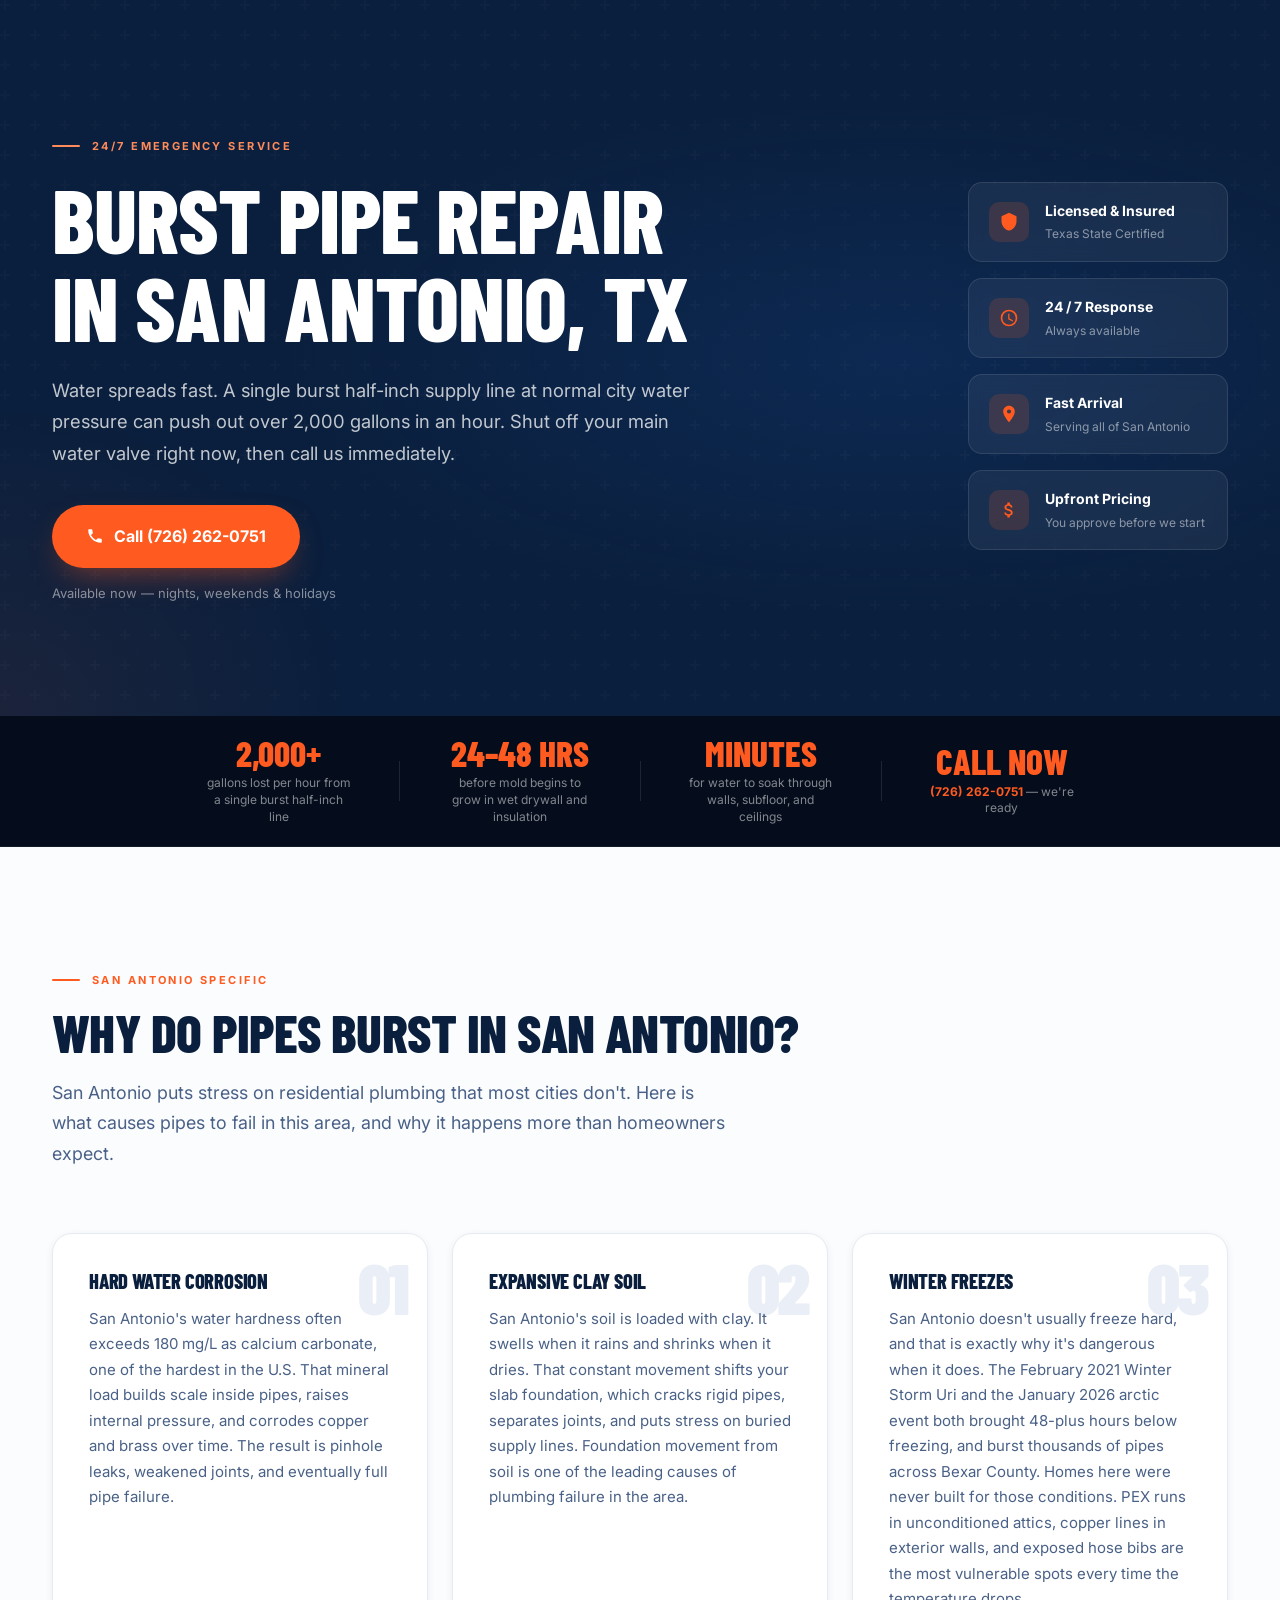
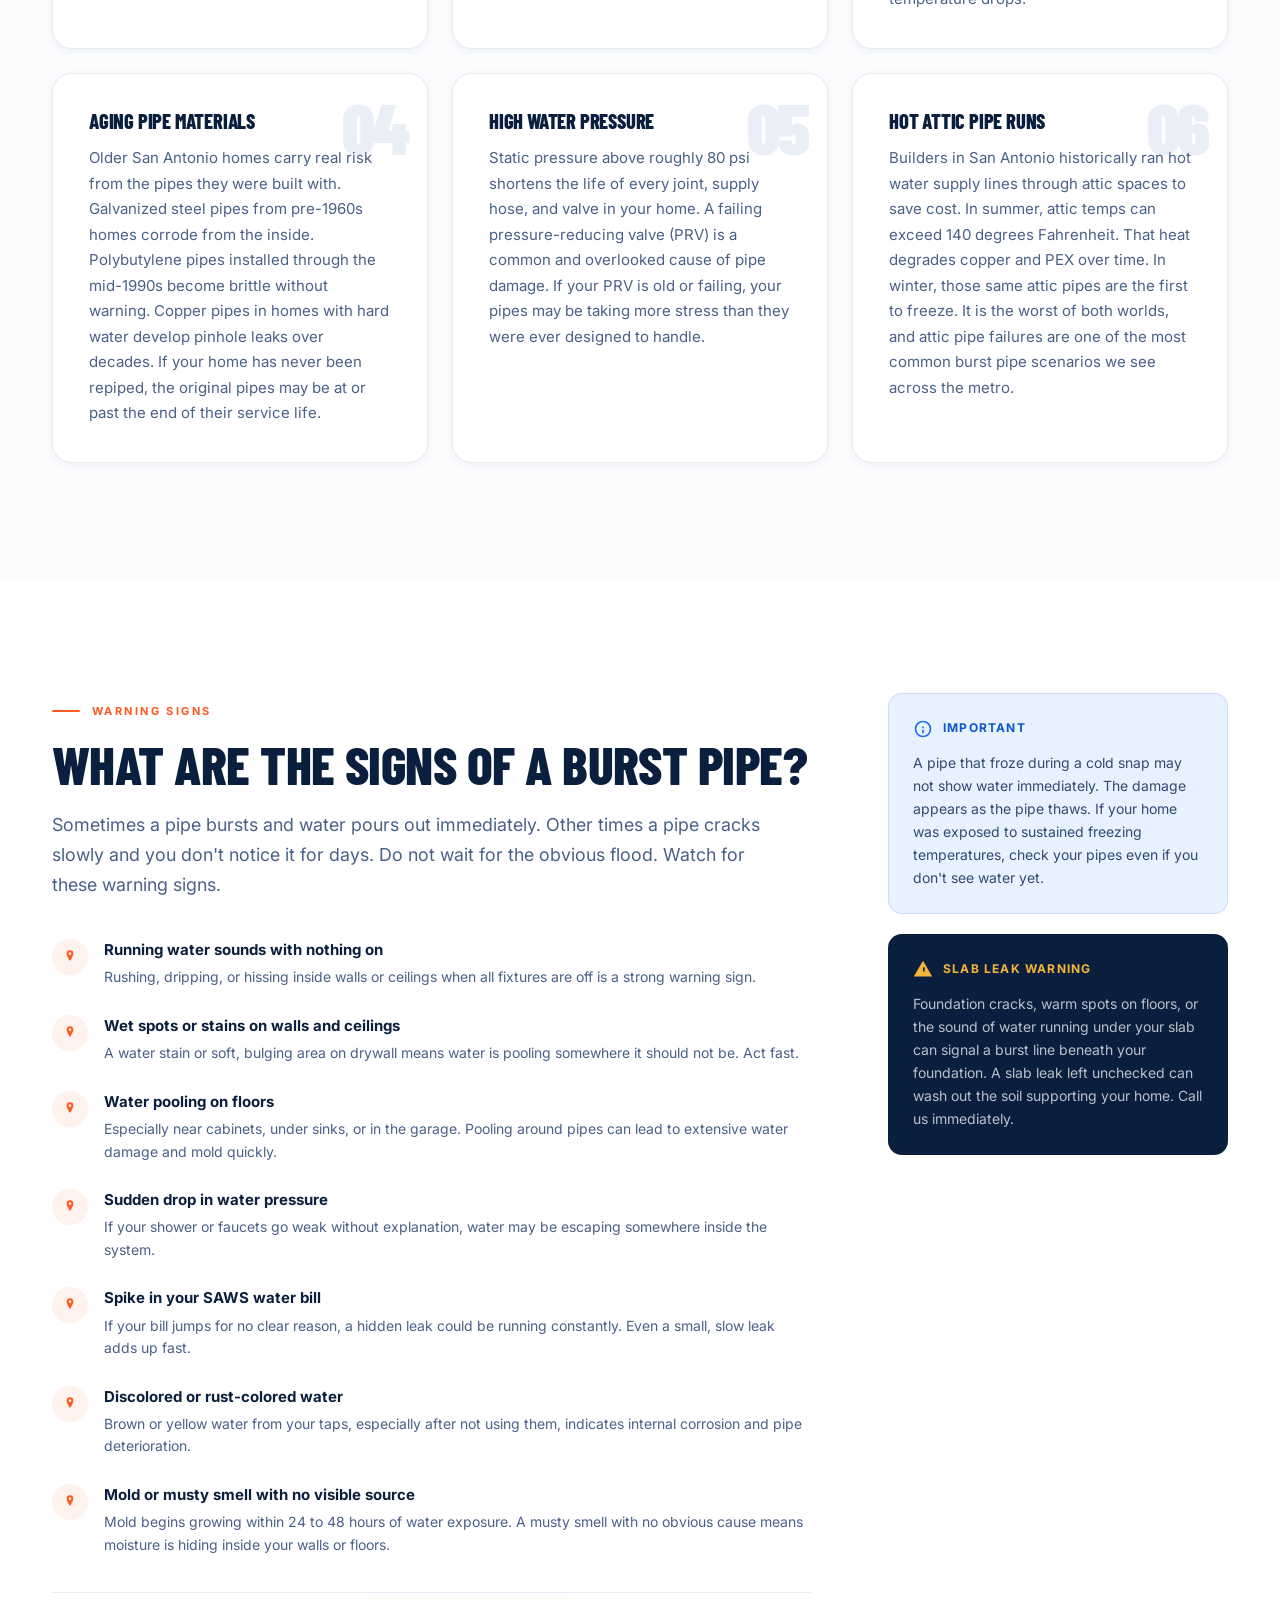
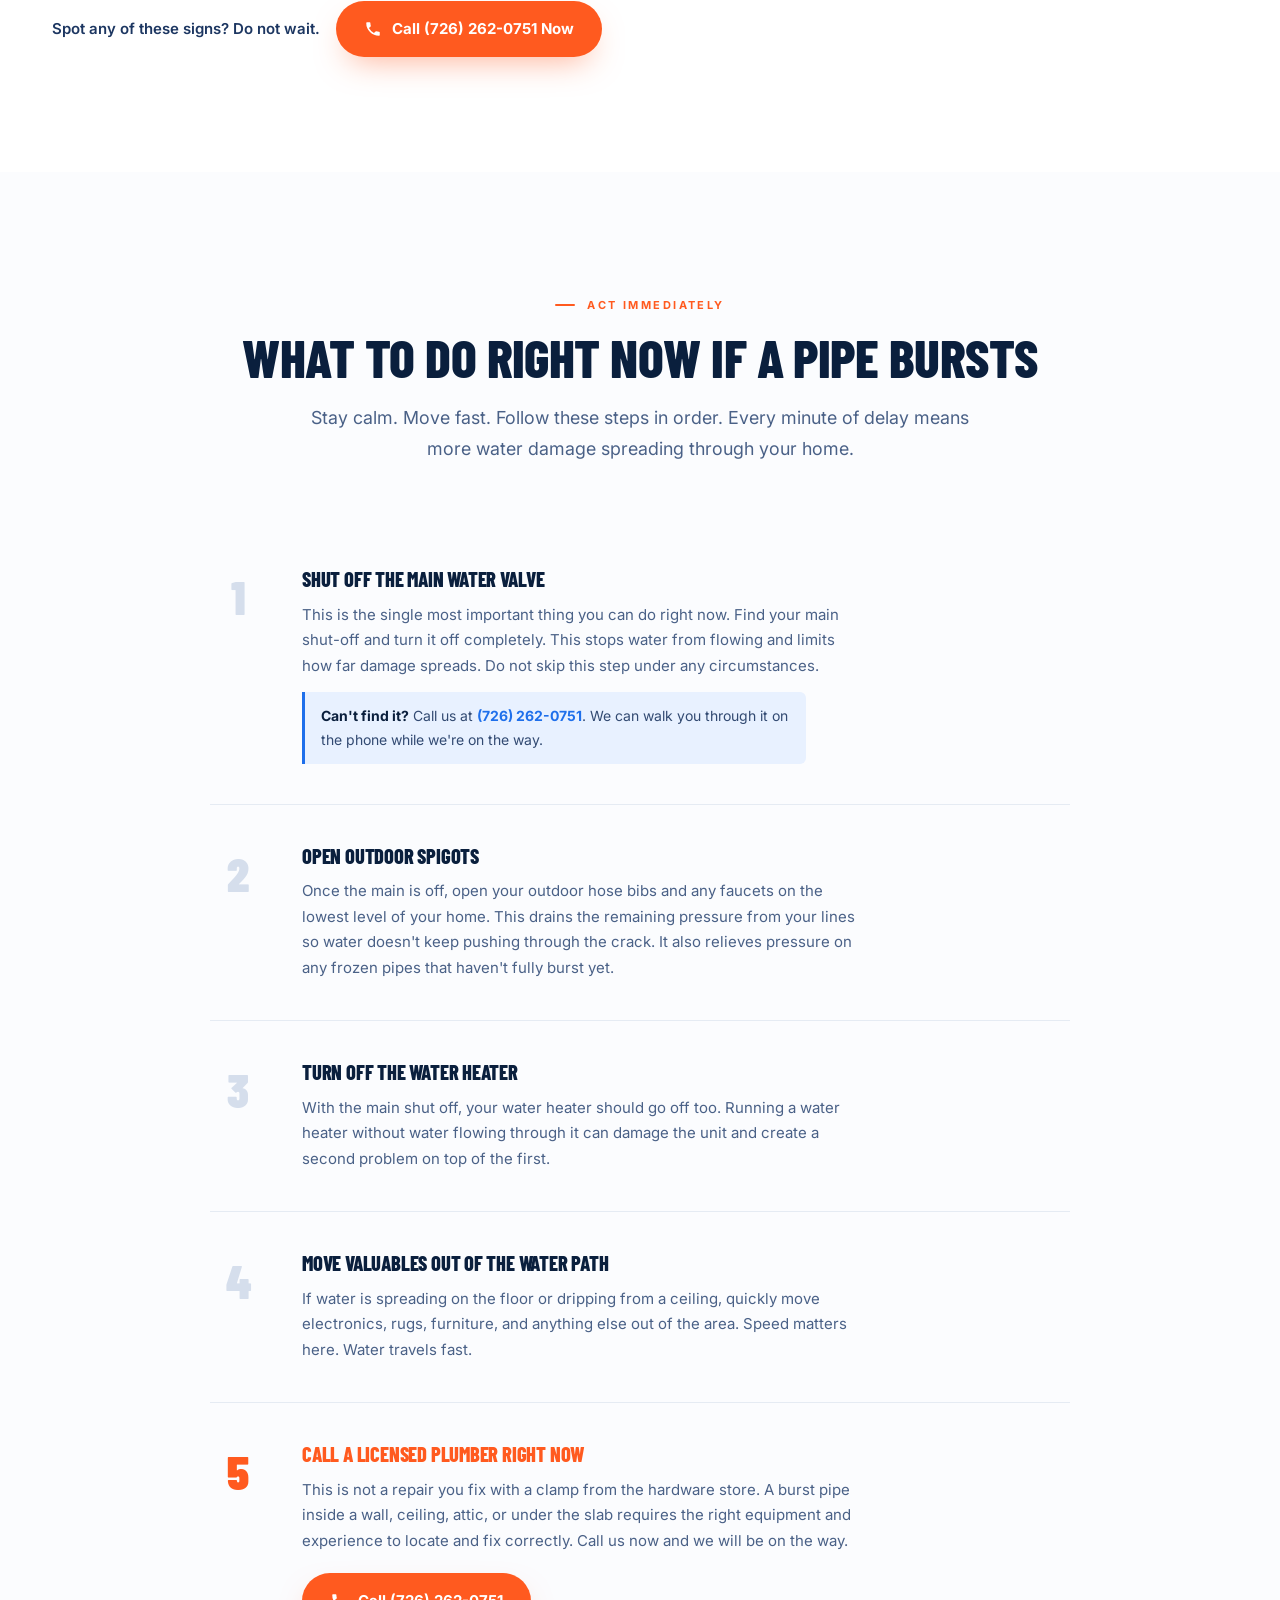
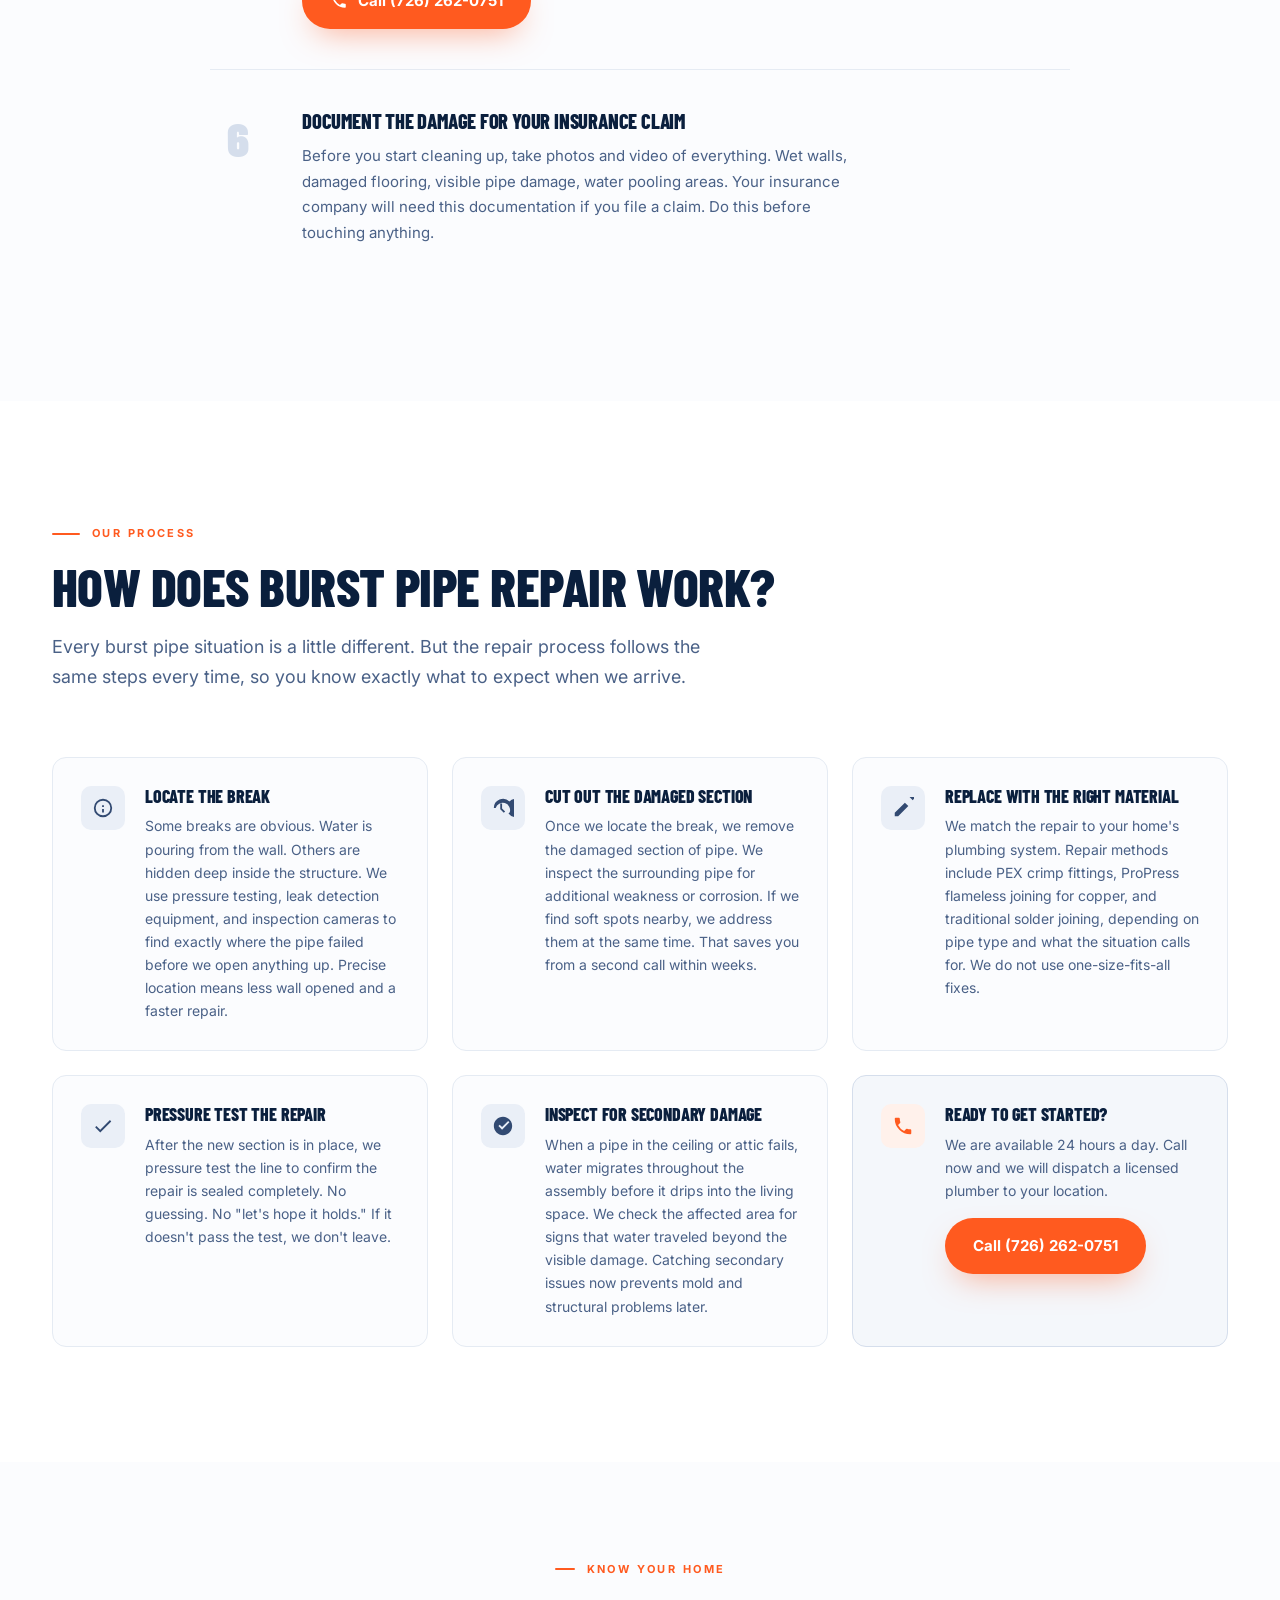
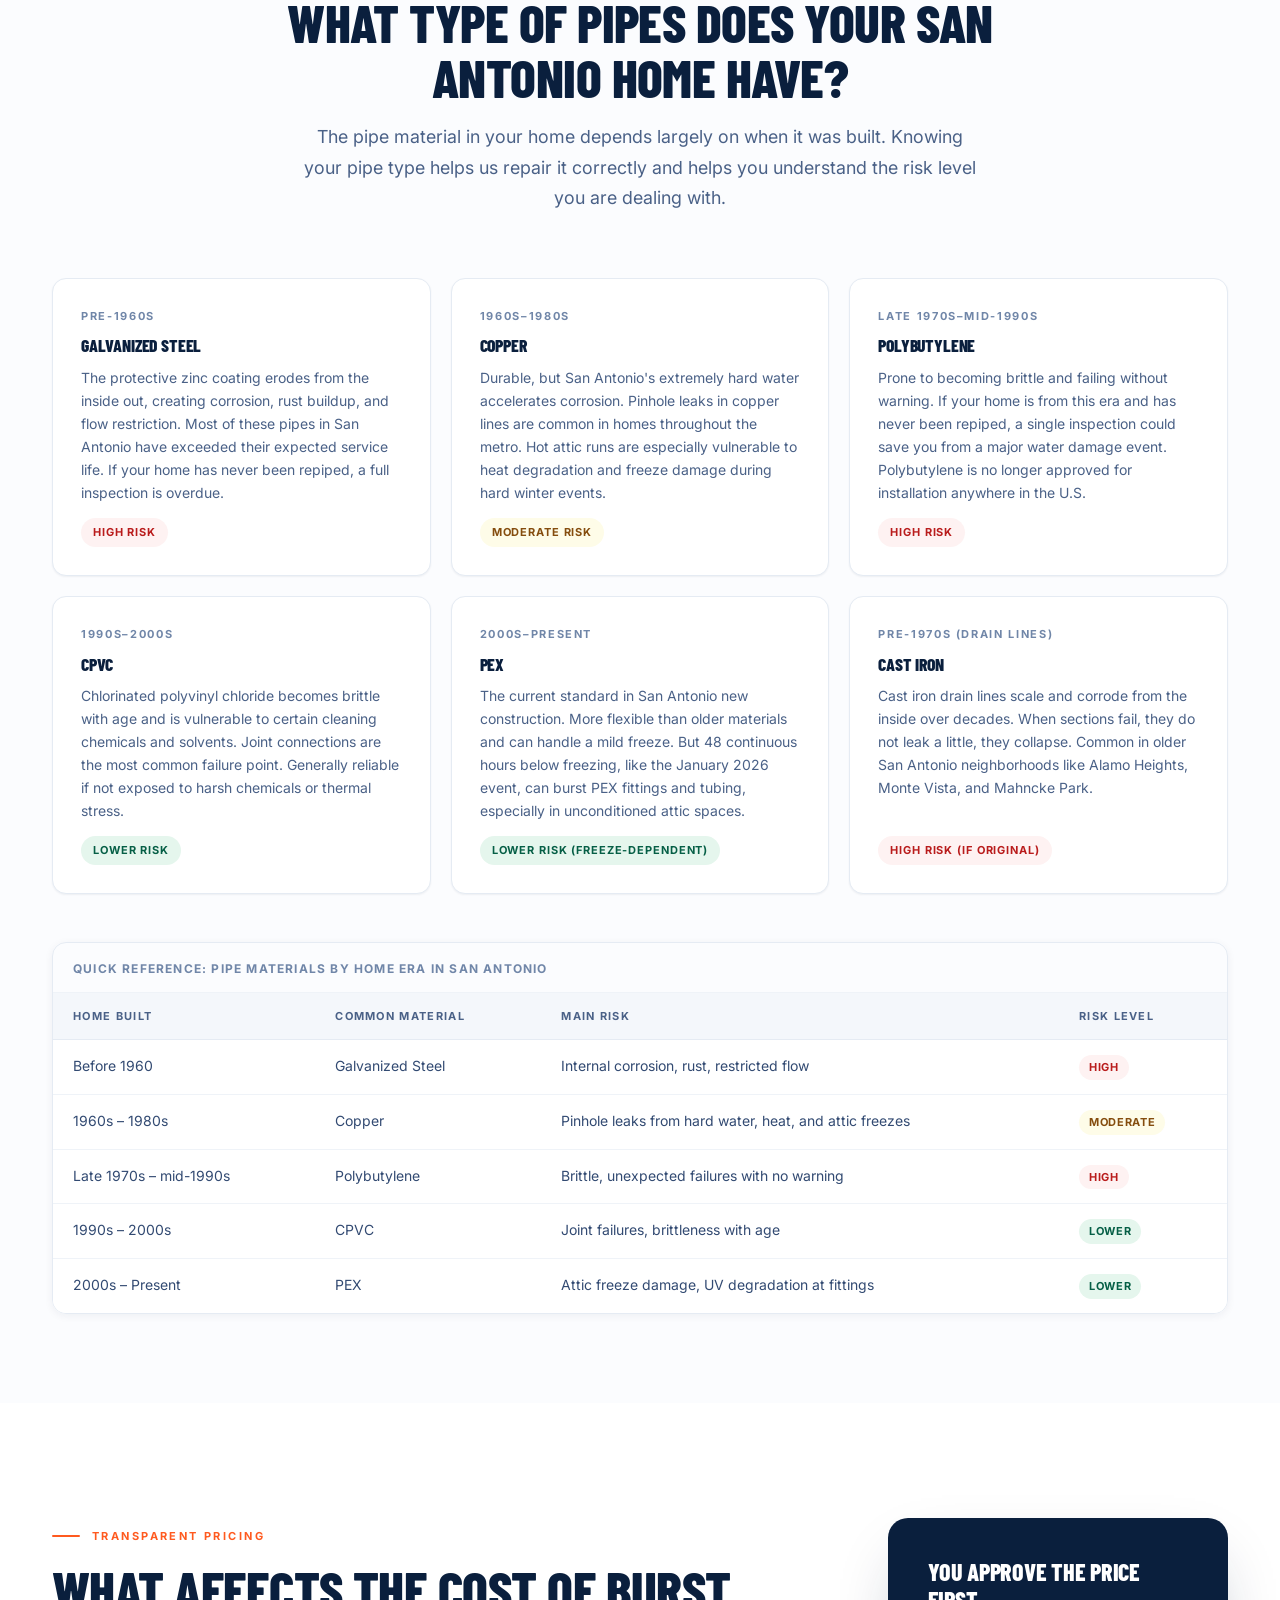
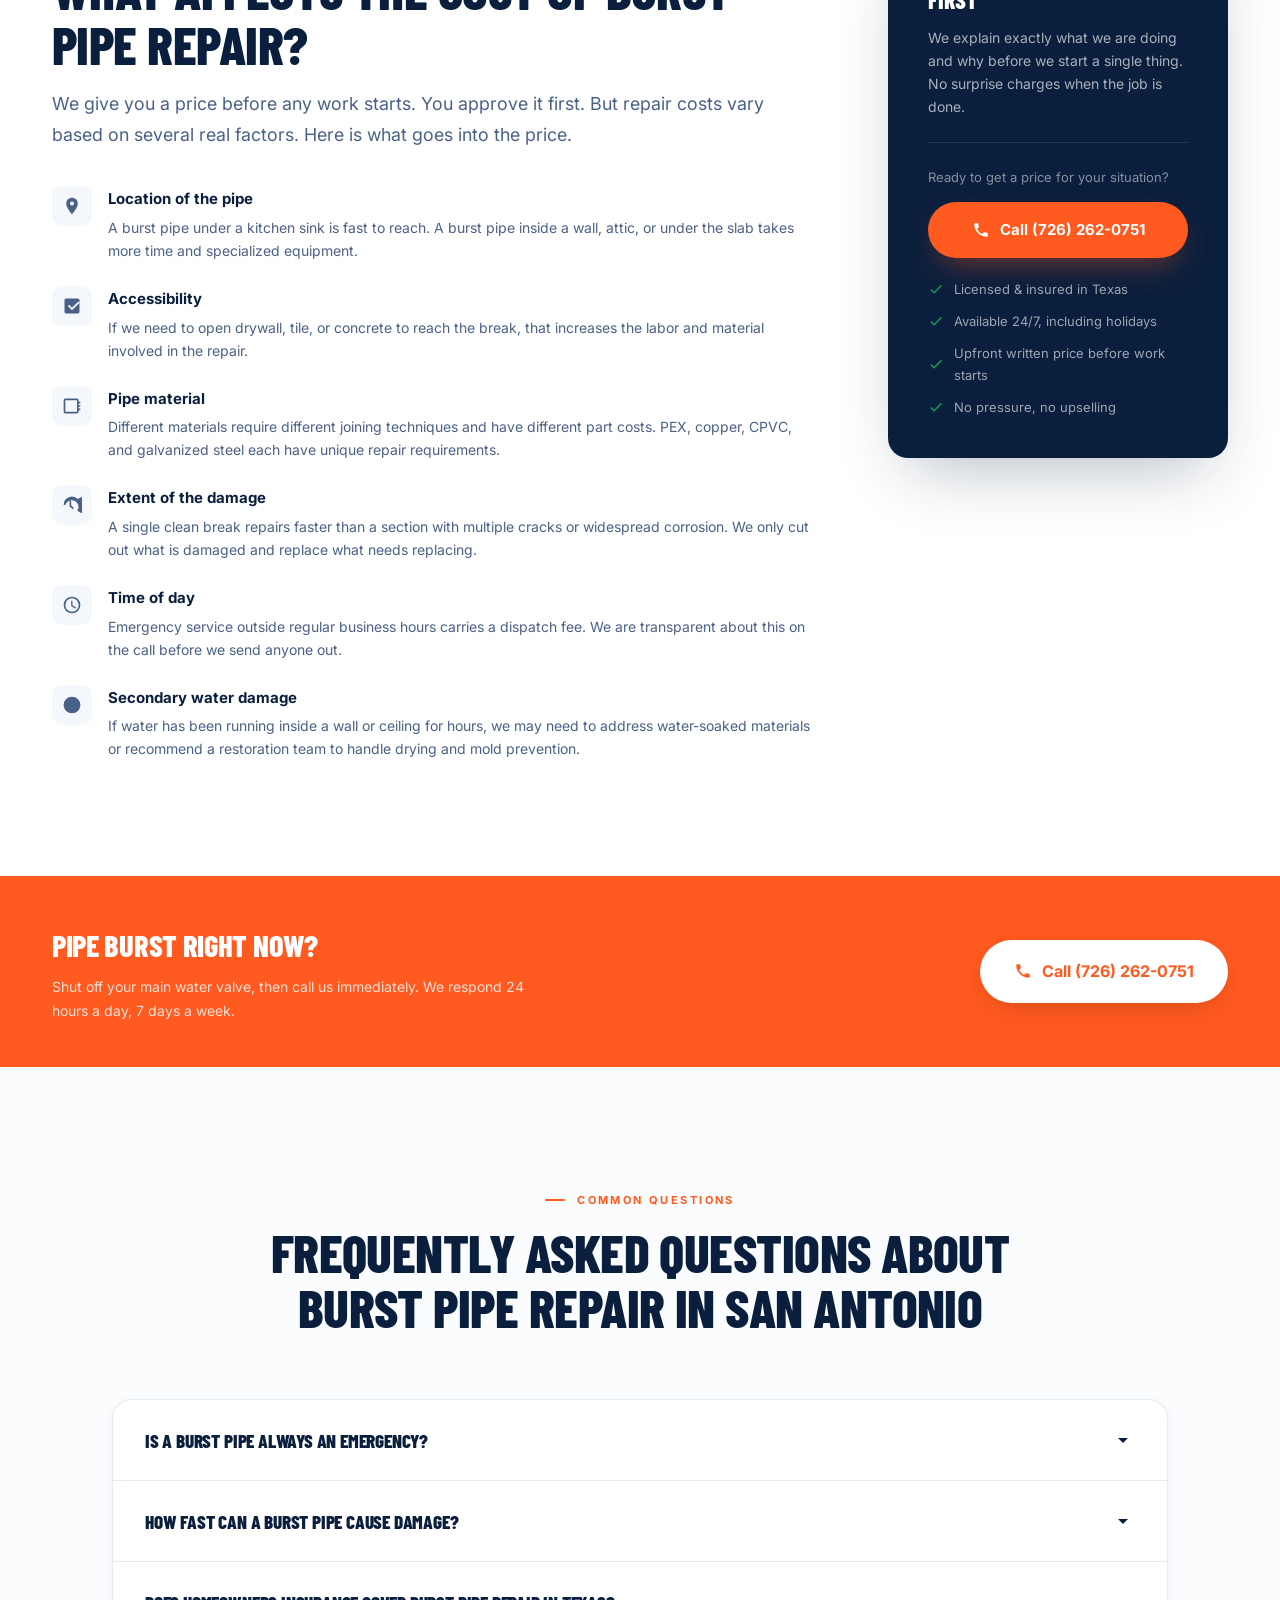
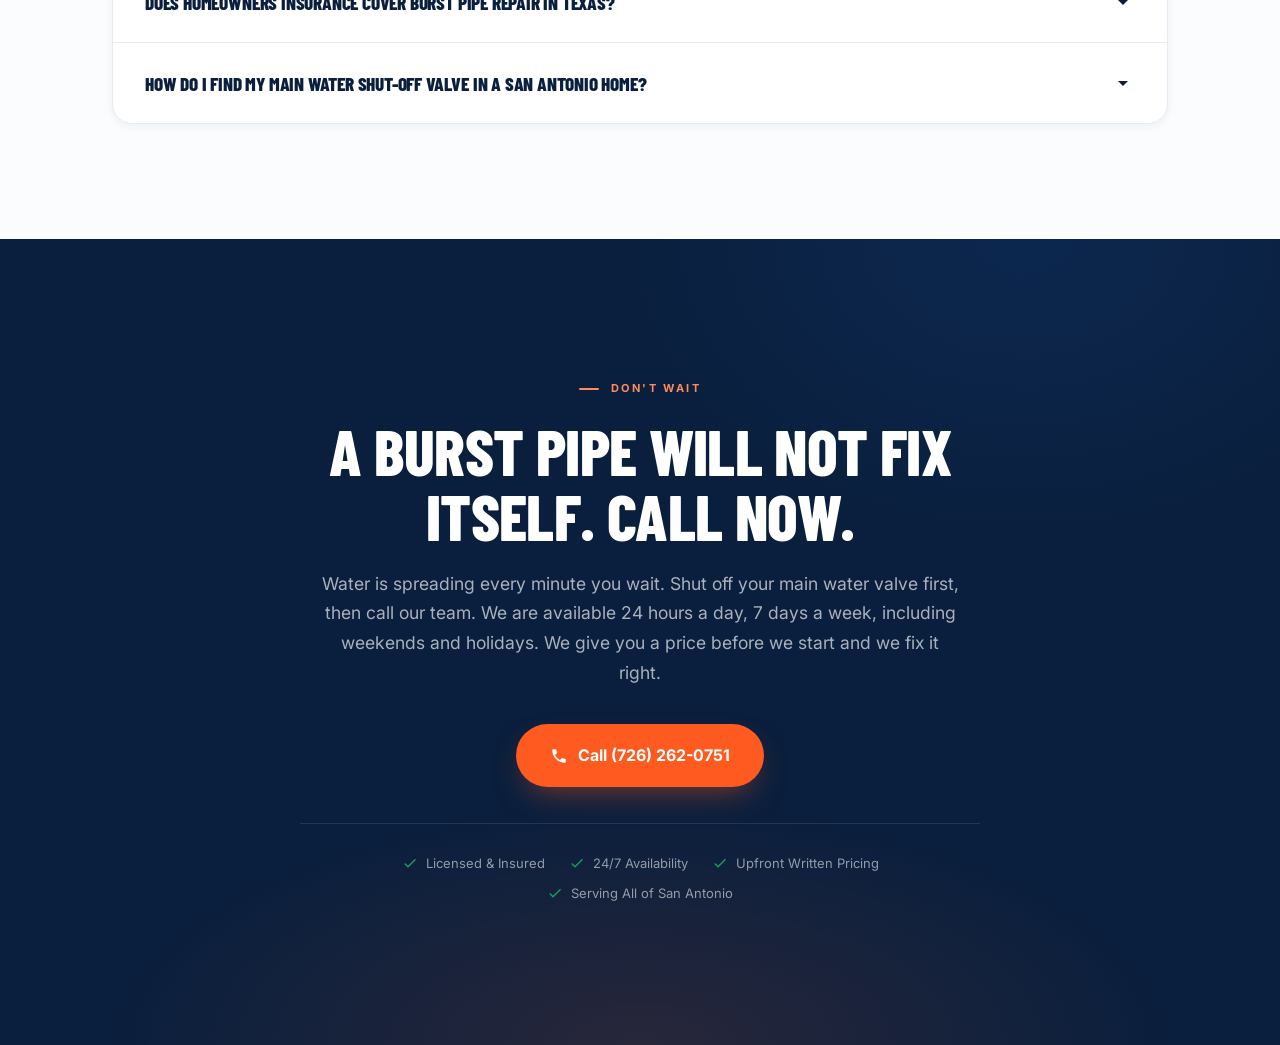
==== burst-Pipe-Repair-in-San-Antonio/index.html @ 498087d6 "add burst pipe repair page" ====
<!DOCTYPE html>
<html lang="en">
<head>
  <meta charset="UTF-8">
  <meta name="viewport" content="width=device-width, initial-scale=1.0">
  <title>Burst Pipe Repair San Antonio, TX | 24/7 Emergency Plumber</title>
  <meta name="description" content="Burst pipe in San Antonio? We respond 24/7, arrive fast, and fix it right. Licensed & insured. Upfront pricing. Call (726) 262-0751 now.">
  <link rel="canonical" href="https://emergency-plumber-san-antonio.com/burst-pipe-repair/">
  <meta name="robots" content="index, follow, max-image-preview:large, max-snippet:-1">
  <meta name="theme-color" content="#0A1F3D">

  <!-- Open Graph -->
  <meta property="og:type" content="website">
  <meta property="og:locale" content="en_US">
  <meta property="og:title" content="Burst Pipe Repair San Antonio, TX | 24/7 Emergency Plumber">
  <meta property="og:description" content="Burst pipe in San Antonio? We respond 24/7, arrive fast, and fix it right. Licensed & insured. Upfront pricing. Call (726) 262-0751 now.">
  <meta property="og:url" content="https://emergency-plumber-san-antonio.com/burst-pipe-repair/">
  <meta property="og:image" content="https://emergency-plumber-san-antonio.com/assets/images/burst-pipe-repair-san-antonio.webp">
  <meta property="og:site_name" content="Emergency Plumber San Antonio">

  <!-- Twitter -->
  <meta name="twitter:card" content="summary_large_image">
  <meta name="twitter:title" content="Burst Pipe Repair San Antonio, TX | 24/7 Emergency Plumber">
  <meta name="twitter:description" content="Burst pipe in San Antonio? We respond 24/7, arrive fast, and fix it right. Licensed & insured. Upfront pricing. Call (726) 262-0751 now.">
  <meta name="twitter:image" content="https://emergency-plumber-san-antonio.com/assets/images/burst-pipe-repair-san-antonio.webp">

  <!-- Favicons -->
  <link rel="icon" type="image/png" href="/assets/images/favicon-96x96.png" sizes="96x96">
  <link rel="icon" type="image/svg+xml" href="/assets/images/favicon.svg">
  <link rel="shortcut icon" href="/favicon.ico">
  <link rel="apple-touch-icon" sizes="180x180" href="/assets/images/apple-touch-icon.png">
  <meta name="apple-mobile-web-app-title" content="E Plumber">
  <link rel="manifest" href="/site.webmanifest">

  <!-- Fonts -->
  <link rel="preconnect" href="https://fonts.googleapis.com">
  <link rel="preconnect" href="https://fonts.gstatic.com" crossorigin>
  <link href="https://fonts.googleapis.com/css2?family=Barlow+Condensed:wght@500;600;700;800;900&family=Inter:wght@400;500;600;700&display=swap" rel="stylesheet">

  <!-- Page Styles -->
  <link rel="stylesheet" href="/assets/css/burst-Pipe-Repair-in-San-Antonio.css">

  <script>document.documentElement.classList.add('js')</script>
</head>
<body>

<!-- ============================================================
     HEADER INJECTED BY TEMPLATE
============================================================ -->

<main id="main-content">

  <!-- ============================================================
       HERO
  ============================================================ -->
  <section class="bpr-hero" aria-label="Burst pipe repair emergency service">
    <div class="bpr-hero__inner container">
      <div class="bpr-hero__content">
        <span class="eyebrow on-dark">24/7 Emergency Service</span>
        <h1 class="bpr-hero__h1">Burst Pipe Repair<br>in San Antonio, TX</h1>
        <p class="bpr-hero__lead">
          Water spreads fast. A single burst half-inch supply line at normal city water pressure can push out over 2,000 gallons in an hour. Shut off your main water valve right now, then call us immediately.
        </p>
        <div class="bpr-hero__cta-group">
          <a href="tel:+17262620751" class="btn btn-accent btn-lg bpr-pulse">
            <svg xmlns="http://www.w3.org/2000/svg" viewBox="0 0 24 24" fill="currentColor" aria-hidden="true"><path d="M6.62 10.79a15.05 15.05 0 006.59 6.59l2.2-2.2a1 1 0 011.01-.24 11.47 11.47 0 003.6.57 1 1 0 011 1V20a1 1 0 01-1 1A17 17 0 013 4a1 1 0 011-1h3.5a1 1 0 011 1 11.47 11.47 0 00.57 3.6 1 1 0 01-.25 1.01l-2.2 2.18z"/></svg>
            Call (726) 262-0751
          </a>
          <p class="bpr-hero__sub">Available now &mdash; nights, weekends &amp; holidays</p>
        </div>
      </div>
      <div class="bpr-hero__badges" aria-label="Trust indicators">
        <div class="bpr-badge">
          <div class="bpr-badge__icon" aria-hidden="true">
            <svg xmlns="http://www.w3.org/2000/svg" viewBox="0 0 24 24" fill="currentColor"><path d="M12 1l9 4v6c0 5.25-3.84 10.15-9 11.32C6.84 21.15 3 16.25 3 11V5l9-4z"/></svg>
          </div>
          <div class="bpr-badge__text">
            <strong>Licensed &amp; Insured</strong>
            <span>Texas State Certified</span>
          </div>
        </div>
        <div class="bpr-badge">
          <div class="bpr-badge__icon" aria-hidden="true">
            <svg xmlns="http://www.w3.org/2000/svg" viewBox="0 0 24 24" fill="currentColor"><path d="M12 2a10 10 0 110 20A10 10 0 0112 2zm0 2a8 8 0 100 16A8 8 0 0012 4zm.5 3v5.25l4.5 2.67-.75 1.27L11 13.5V7h1.5z"/></svg>
          </div>
          <div class="bpr-badge__text">
            <strong>24 / 7 Response</strong>
            <span>Always available</span>
          </div>
        </div>
        <div class="bpr-badge">
          <div class="bpr-badge__icon" aria-hidden="true">
            <svg xmlns="http://www.w3.org/2000/svg" viewBox="0 0 24 24" fill="currentColor"><path d="M12 2C8.13 2 5 5.13 5 9c0 5.25 7 13 7 13s7-7.75 7-13c0-3.87-3.13-7-7-7zm0 9.5a2.5 2.5 0 110-5 2.5 2.5 0 010 5z"/></svg>
          </div>
          <div class="bpr-badge__text">
            <strong>Fast Arrival</strong>
            <span>Serving all of San Antonio</span>
          </div>
        </div>
        <div class="bpr-badge">
          <div class="bpr-badge__icon" aria-hidden="true">
            <svg xmlns="http://www.w3.org/2000/svg" viewBox="0 0 24 24" fill="currentColor"><path d="M11.8 10.9c-2.27-.59-3-1.2-3-2.15 0-1.09 1.01-1.85 2.7-1.85 1.78 0 2.44.85 2.5 2.1h2.21c-.07-1.72-1.12-3.3-3.21-3.81V3h-3v2.16c-1.94.42-3.5 1.68-3.5 3.61 0 2.31 1.91 3.46 4.7 4.13 2.5.6 3 1.48 3 2.41 0 .69-.49 1.79-2.7 1.79-2.06 0-2.87-.92-2.98-2.1h-2.2c.12 2.19 1.76 3.42 3.68 3.83V21h3v-2.15c1.95-.37 3.5-1.5 3.5-3.55 0-2.84-2.43-3.81-4.7-4.4z"/></svg>
          </div>
          <div class="bpr-badge__text">
            <strong>Upfront Pricing</strong>
            <span>You approve before we start</span>
          </div>
        </div>
      </div>
    </div>
  </section>

  <!-- ============================================================
       URGENCY STRIP
  ============================================================ -->
  <div class="bpr-urgency-strip" role="complementary" aria-label="Emergency damage facts">
    <div class="container">
      <div class="bpr-urgency-strip__inner">
        <div class="bpr-urgency-item">
          <strong>2,000+</strong>
          <span>gallons lost per hour from a single burst half-inch line</span>
        </div>
        <div class="bpr-urgency-divider" aria-hidden="true"></div>
        <div class="bpr-urgency-item">
          <strong>24&ndash;48 hrs</strong>
          <span>before mold begins to grow in wet drywall and insulation</span>
        </div>
        <div class="bpr-urgency-divider" aria-hidden="true"></div>
        <div class="bpr-urgency-item">
          <strong>Minutes</strong>
          <span>for water to soak through walls, subfloor, and ceilings</span>
        </div>
        <div class="bpr-urgency-divider" aria-hidden="true"></div>
        <div class="bpr-urgency-item">
          <strong>Call Now</strong>
          <span><a href="tel:+17262620751">(726) 262-0751</a> &mdash; we're ready</span>
        </div>
      </div>
    </div>
  </div>

  <!-- ============================================================
       WHY PIPES BURST IN SAN ANTONIO
  ============================================================ -->
  <section class="sec bpr-causes" id="why-pipes-burst" aria-labelledby="causes-heading">
    <div class="container">
      <div class="sec-head">
        <span class="eyebrow">San Antonio Specific</span>
        <h2 id="causes-heading">Why Do Pipes Burst in San Antonio?</h2>
        <p class="lead">San Antonio puts stress on residential plumbing that most cities don't. Here is what causes pipes to fail in this area, and why it happens more than homeowners expect.</p>
      </div>
      <div class="bpr-causes__grid">

        <article class="bpr-cause-card">
          <div class="bpr-cause-card__num" aria-hidden="true">01</div>
          <h3>Hard Water Corrosion</h3>
          <p>San Antonio's water hardness often exceeds 180 mg/L as calcium carbonate, one of the hardest in the U.S. That mineral load builds scale inside pipes, raises internal pressure, and corrodes copper and brass over time. The result is pinhole leaks, weakened joints, and eventually full pipe failure.</p>
        </article>

        <article class="bpr-cause-card">
          <div class="bpr-cause-card__num" aria-hidden="true">02</div>
          <h3>Expansive Clay Soil</h3>
          <p>San Antonio's soil is loaded with clay. It swells when it rains and shrinks when it dries. That constant movement shifts your slab foundation, which cracks rigid pipes, separates joints, and puts stress on buried supply lines. Foundation movement from soil is one of the leading causes of plumbing failure in the area.</p>
        </article>

        <article class="bpr-cause-card">
          <div class="bpr-cause-card__num" aria-hidden="true">03</div>
          <h3>Winter Freezes</h3>
          <p>San Antonio doesn't usually freeze hard, and that is exactly why it's dangerous when it does. The February 2021 Winter Storm Uri and the January 2026 arctic event both brought 48-plus hours below freezing, and burst thousands of pipes across Bexar County. Homes here were never built for those conditions. PEX runs in unconditioned attics, copper lines in exterior walls, and exposed hose bibs are the most vulnerable spots every time the temperature drops.</p>
        </article>

        <article class="bpr-cause-card">
          <div class="bpr-cause-card__num" aria-hidden="true">04</div>
          <h3>Aging Pipe Materials</h3>
          <p>Older San Antonio homes carry real risk from the pipes they were built with. Galvanized steel pipes from pre-1960s homes corrode from the inside. Polybutylene pipes installed through the mid-1990s become brittle without warning. Copper pipes in homes with hard water develop pinhole leaks over decades. If your home has never been repiped, the original pipes may be at or past the end of their service life.</p>
        </article>

        <article class="bpr-cause-card">
          <div class="bpr-cause-card__num" aria-hidden="true">05</div>
          <h3>High Water Pressure</h3>
          <p>Static pressure above roughly 80 psi shortens the life of every joint, supply hose, and valve in your home. A failing pressure-reducing valve (PRV) is a common and overlooked cause of pipe damage. If your PRV is old or failing, your pipes may be taking more stress than they were ever designed to handle.</p>
        </article>

        <article class="bpr-cause-card">
          <div class="bpr-cause-card__num" aria-hidden="true">06</div>
          <h3>Hot Attic Pipe Runs</h3>
          <p>Builders in San Antonio historically ran hot water supply lines through attic spaces to save cost. In summer, attic temps can exceed 140 degrees Fahrenheit. That heat degrades copper and PEX over time. In winter, those same attic pipes are the first to freeze. It is the worst of both worlds, and attic pipe failures are one of the most common burst pipe scenarios we see across the metro.</p>
        </article>

      </div>
    </div>
  </section>

  <!-- ============================================================
       SIGNS OF A BURST PIPE
  ============================================================ -->
  <section class="sec bpr-signs" id="signs-burst-pipe" aria-labelledby="signs-heading">
    <div class="container">
      <div class="bpr-signs__layout">
        <div class="bpr-signs__content">
          <span class="eyebrow">Warning Signs</span>
          <h2 id="signs-heading">What Are the Signs of a Burst Pipe?</h2>
          <p class="lead">Sometimes a pipe bursts and water pours out immediately. Other times a pipe cracks slowly and you don't notice it for days. Do not wait for the obvious flood. Watch for these warning signs.</p>

          <ul class="bpr-checklist" role="list">
            <li class="bpr-checklist__item">
              <span class="bpr-checklist__icon" aria-hidden="true">
                <svg xmlns="http://www.w3.org/2000/svg" viewBox="0 0 24 24" fill="currentColor"><path d="M12 2a5 5 0 015 5c0 3.5-5 11-5 11S7 10.5 7 7a5 5 0 015-5zm0 7a2 2 0 100-4 2 2 0 000 4z"/></svg>
              </span>
              <div>
                <strong>Running water sounds with nothing on</strong>
                <p>Rushing, dripping, or hissing inside walls or ceilings when all fixtures are off is a strong warning sign.</p>
              </div>
            </li>
            <li class="bpr-checklist__item">
              <span class="bpr-checklist__icon" aria-hidden="true">
                <svg xmlns="http://www.w3.org/2000/svg" viewBox="0 0 24 24" fill="currentColor"><path d="M12 2a5 5 0 015 5c0 3.5-5 11-5 11S7 10.5 7 7a5 5 0 015-5zm0 7a2 2 0 100-4 2 2 0 000 4z"/></svg>
              </span>
              <div>
                <strong>Wet spots or stains on walls and ceilings</strong>
                <p>A water stain or soft, bulging area on drywall means water is pooling somewhere it should not be. Act fast.</p>
              </div>
            </li>
            <li class="bpr-checklist__item">
              <span class="bpr-checklist__icon" aria-hidden="true">
                <svg xmlns="http://www.w3.org/2000/svg" viewBox="0 0 24 24" fill="currentColor"><path d="M12 2a5 5 0 015 5c0 3.5-5 11-5 11S7 10.5 7 7a5 5 0 015-5zm0 7a2 2 0 100-4 2 2 0 000 4z"/></svg>
              </span>
              <div>
                <strong>Water pooling on floors</strong>
                <p>Especially near cabinets, under sinks, or in the garage. Pooling around pipes can lead to extensive water damage and mold quickly.</p>
              </div>
            </li>
            <li class="bpr-checklist__item">
              <span class="bpr-checklist__icon" aria-hidden="true">
                <svg xmlns="http://www.w3.org/2000/svg" viewBox="0 0 24 24" fill="currentColor"><path d="M12 2a5 5 0 015 5c0 3.5-5 11-5 11S7 10.5 7 7a5 5 0 015-5zm0 7a2 2 0 100-4 2 2 0 000 4z"/></svg>
              </span>
              <div>
                <strong>Sudden drop in water pressure</strong>
                <p>If your shower or faucets go weak without explanation, water may be escaping somewhere inside the system.</p>
              </div>
            </li>
            <li class="bpr-checklist__item">
              <span class="bpr-checklist__icon" aria-hidden="true">
                <svg xmlns="http://www.w3.org/2000/svg" viewBox="0 0 24 24" fill="currentColor"><path d="M12 2a5 5 0 015 5c0 3.5-5 11-5 11S7 10.5 7 7a5 5 0 015-5zm0 7a2 2 0 100-4 2 2 0 000 4z"/></svg>
              </span>
              <div>
                <strong>Spike in your SAWS water bill</strong>
                <p>If your bill jumps for no clear reason, a hidden leak could be running constantly. Even a small, slow leak adds up fast.</p>
              </div>
            </li>
            <li class="bpr-checklist__item">
              <span class="bpr-checklist__icon" aria-hidden="true">
                <svg xmlns="http://www.w3.org/2000/svg" viewBox="0 0 24 24" fill="currentColor"><path d="M12 2a5 5 0 015 5c0 3.5-5 11-5 11S7 10.5 7 7a5 5 0 015-5zm0 7a2 2 0 100-4 2 2 0 000 4z"/></svg>
              </span>
              <div>
                <strong>Discolored or rust-colored water</strong>
                <p>Brown or yellow water from your taps, especially after not using them, indicates internal corrosion and pipe deterioration.</p>
              </div>
            </li>
            <li class="bpr-checklist__item">
              <span class="bpr-checklist__icon" aria-hidden="true">
                <svg xmlns="http://www.w3.org/2000/svg" viewBox="0 0 24 24" fill="currentColor"><path d="M12 2a5 5 0 015 5c0 3.5-5 11-5 11S7 10.5 7 7a5 5 0 015-5zm0 7a2 2 0 100-4 2 2 0 000 4z"/></svg>
              </span>
              <div>
                <strong>Mold or musty smell with no visible source</strong>
                <p>Mold begins growing within 24 to 48 hours of water exposure. A musty smell with no obvious cause means moisture is hiding inside your walls or floors.</p>
              </div>
            </li>
          </ul>

          <div class="bpr-signs__cta">
            <p>Spot any of these signs? Do not wait.</p>
            <a href="tel:+17262620751" class="btn btn-accent">
              <svg xmlns="http://www.w3.org/2000/svg" viewBox="0 0 24 24" fill="currentColor" aria-hidden="true"><path d="M6.62 10.79a15.05 15.05 0 006.59 6.59l2.2-2.2a1 1 0 011.01-.24 11.47 11.47 0 003.6.57 1 1 0 011 1V20a1 1 0 01-1 1A17 17 0 013 4a1 1 0 011-1h3.5a1 1 0 011 1 11.47 11.47 0 00.57 3.6 1 1 0 01-.25 1.01l-2.2 2.18z"/></svg>
              Call (726) 262-0751 Now
            </a>
          </div>
        </div>

        <aside class="bpr-signs__aside" aria-label="Emergency tip">
          <div class="bpr-tip-card">
            <div class="bpr-tip-card__header">
              <svg xmlns="http://www.w3.org/2000/svg" viewBox="0 0 24 24" fill="currentColor" aria-hidden="true"><path d="M12 2a10 10 0 110 20A10 10 0 0112 2zm0 2a8 8 0 100 16A8 8 0 0012 4zm-1 5h2v2h-2V9zm0 4h2v4h-2v-4z"/></svg>
              <span>Important</span>
            </div>
            <p>A pipe that froze during a cold snap may not show water immediately. The damage appears as the pipe thaws. If your home was exposed to sustained freezing temperatures, check your pipes even if you don't see water yet.</p>
          </div>
          <div class="bpr-tip-card bpr-tip-card--dark">
            <div class="bpr-tip-card__header">
              <svg xmlns="http://www.w3.org/2000/svg" viewBox="0 0 24 24" fill="currentColor" aria-hidden="true"><path d="M1 21L12 2l11 19H1zm11-3v2h-0v-2h2v2h-2zm0-8v5h2V10h-2z"/></svg>
              <span>Slab Leak Warning</span>
            </div>
            <p>Foundation cracks, warm spots on floors, or the sound of water running under your slab can signal a burst line beneath your foundation. A slab leak left unchecked can wash out the soil supporting your home. Call us immediately.</p>
          </div>
        </aside>
      </div>
    </div>
  </section>

  <!-- ============================================================
       WHAT TO DO RIGHT NOW
  ============================================================ -->
  <section class="sec bpr-steps" id="what-to-do" aria-labelledby="steps-heading">
    <div class="container">
      <div class="sec-head center">
        <span class="eyebrow center">Act Immediately</span>
        <h2 id="steps-heading">What to Do Right Now If a Pipe Bursts</h2>
        <p class="lead">Stay calm. Move fast. Follow these steps in order. Every minute of delay means more water damage spreading through your home.</p>
      </div>
      <ol class="bpr-steps__list" role="list">
        <li class="bpr-step">
          <div class="bpr-step__num" aria-label="Step 1">1</div>
          <div class="bpr-step__body">
            <h3>Shut Off the Main Water Valve</h3>
            <p>This is the single most important thing you can do right now. Find your main shut-off and turn it off completely. This stops water from flowing and limits how far damage spreads. Do not skip this step under any circumstances.</p>
            <div class="bpr-step__tip">
              <strong>Can't find it?</strong> Call us at <a href="tel:+17262620751">(726) 262-0751</a>. We can walk you through it on the phone while we're on the way.
            </div>
          </div>
        </li>
        <li class="bpr-step">
          <div class="bpr-step__num" aria-label="Step 2">2</div>
          <div class="bpr-step__body">
            <h3>Open Outdoor Spigots</h3>
            <p>Once the main is off, open your outdoor hose bibs and any faucets on the lowest level of your home. This drains the remaining pressure from your lines so water doesn't keep pushing through the crack. It also relieves pressure on any frozen pipes that haven't fully burst yet.</p>
          </div>
        </li>
        <li class="bpr-step">
          <div class="bpr-step__num" aria-label="Step 3">3</div>
          <div class="bpr-step__body">
            <h3>Turn Off the Water Heater</h3>
            <p>With the main shut off, your water heater should go off too. Running a water heater without water flowing through it can damage the unit and create a second problem on top of the first.</p>
          </div>
        </li>
        <li class="bpr-step">
          <div class="bpr-step__num" aria-label="Step 4">4</div>
          <div class="bpr-step__body">
            <h3>Move Valuables Out of the Water Path</h3>
            <p>If water is spreading on the floor or dripping from a ceiling, quickly move electronics, rugs, furniture, and anything else out of the area. Speed matters here. Water travels fast.</p>
          </div>
        </li>
        <li class="bpr-step bpr-step--accent">
          <div class="bpr-step__num" aria-label="Step 5">5</div>
          <div class="bpr-step__body">
            <h3>Call a Licensed Plumber Right Now</h3>
            <p>This is not a repair you fix with a clamp from the hardware store. A burst pipe inside a wall, ceiling, attic, or under the slab requires the right equipment and experience to locate and fix correctly. Call us now and we will be on the way.</p>
            <a href="tel:+17262620751" class="btn btn-accent bpr-step__call">
              <svg xmlns="http://www.w3.org/2000/svg" viewBox="0 0 24 24" fill="currentColor" aria-hidden="true"><path d="M6.62 10.79a15.05 15.05 0 006.59 6.59l2.2-2.2a1 1 0 011.01-.24 11.47 11.47 0 003.6.57 1 1 0 011 1V20a1 1 0 01-1 1A17 17 0 013 4a1 1 0 011-1h3.5a1 1 0 011 1 11.47 11.47 0 00.57 3.6 1 1 0 01-.25 1.01l-2.2 2.18z"/></svg>
              Call (726) 262-0751
            </a>
          </div>
        </li>
        <li class="bpr-step">
          <div class="bpr-step__num" aria-label="Step 6">6</div>
          <div class="bpr-step__body">
            <h3>Document the Damage for Your Insurance Claim</h3>
            <p>Before you start cleaning up, take photos and video of everything. Wet walls, damaged flooring, visible pipe damage, water pooling areas. Your insurance company will need this documentation if you file a claim. Do this before touching anything.</p>
          </div>
        </li>
      </ol>
    </div>
  </section>

  <!-- ============================================================
       HOW REPAIR WORKS
  ============================================================ -->
  <section class="sec bpr-process" id="how-repair-works" aria-labelledby="process-heading">
    <div class="container">
      <div class="sec-head">
        <span class="eyebrow">Our Process</span>
        <h2 id="process-heading">How Does Burst Pipe Repair Work?</h2>
        <p class="lead">Every burst pipe situation is a little different. But the repair process follows the same steps every time, so you know exactly what to expect when we arrive.</p>
      </div>
      <div class="bpr-process__grid">
        <div class="bpr-process-step">
          <div class="bpr-process-step__icon" aria-hidden="true">
            <svg xmlns="http://www.w3.org/2000/svg" viewBox="0 0 24 24" fill="currentColor"><path d="M12 2a10 10 0 110 20A10 10 0 0112 2zm0 2a8 8 0 100 16A8 8 0 0012 4zm-1 5h2v2h-2V9zm0 4h2v4h-2v-4z"/></svg>
          </div>
          <div class="bpr-process-step__content">
            <h3>Locate the Break</h3>
            <p>Some breaks are obvious. Water is pouring from the wall. Others are hidden deep inside the structure. We use pressure testing, leak detection equipment, and inspection cameras to find exactly where the pipe failed before we open anything up. Precise location means less wall opened and a faster repair.</p>
          </div>
        </div>
        <div class="bpr-process-step">
          <div class="bpr-process-step__icon" aria-hidden="true">
            <svg xmlns="http://www.w3.org/2000/svg" viewBox="0 0 24 24" fill="currentColor"><path d="M19.07 4.93A10 10 0 1118 18.07l1.41-1.41A8 8 0 104 12H2a10 10 0 0117.07-7.07zM11 7v5.41l3.29 3.3-1.41 1.41L9 13.41V7h2z"/></svg>
          </div>
          <div class="bpr-process-step__content">
            <h3>Cut Out the Damaged Section</h3>
            <p>Once we locate the break, we remove the damaged section of pipe. We inspect the surrounding pipe for additional weakness or corrosion. If we find soft spots nearby, we address them at the same time. That saves you from a second call within weeks.</p>
          </div>
        </div>
        <div class="bpr-process-step">
          <div class="bpr-process-step__icon" aria-hidden="true">
            <svg xmlns="http://www.w3.org/2000/svg" viewBox="0 0 24 24" fill="currentColor"><path d="M3 17.25V21h3.75L17.81 9.94l-3.75-3.75L3 17.25zm21.41-15.66a1 1 0 000-1.41l-2.34-2.34a1 1 0 00-1.41 0l-1.83 1.83 3.75 3.75 1.83-1.83z"/></svg>
          </div>
          <div class="bpr-process-step__content">
            <h3>Replace With the Right Material</h3>
            <p>We match the repair to your home's plumbing system. Repair methods include PEX crimp fittings, ProPress flameless joining for copper, and traditional solder joining, depending on pipe type and what the situation calls for. We do not use one-size-fits-all fixes.</p>
          </div>
        </div>
        <div class="bpr-process-step">
          <div class="bpr-process-step__icon" aria-hidden="true">
            <svg xmlns="http://www.w3.org/2000/svg" viewBox="0 0 24 24" fill="currentColor"><path d="M9 16.17L4.83 12l-1.42 1.41L9 19 21 7l-1.41-1.41L9 16.17z"/></svg>
          </div>
          <div class="bpr-process-step__content">
            <h3>Pressure Test the Repair</h3>
            <p>After the new section is in place, we pressure test the line to confirm the repair is sealed completely. No guessing. No "let's hope it holds." If it doesn't pass the test, we don't leave.</p>
          </div>
        </div>
        <div class="bpr-process-step">
          <div class="bpr-process-step__icon" aria-hidden="true">
            <svg xmlns="http://www.w3.org/2000/svg" viewBox="0 0 24 24" fill="currentColor"><path d="M12 2C6.48 2 2 6.48 2 12s4.48 10 10 10 10-4.48 10-10S17.52 2 12 2zm-1 14l-4-4 1.41-1.41L11 13.17l6.59-6.59L19 8l-8 8z"/></svg>
          </div>
          <div class="bpr-process-step__content">
            <h3>Inspect for Secondary Damage</h3>
            <p>When a pipe in the ceiling or attic fails, water migrates throughout the assembly before it drips into the living space. We check the affected area for signs that water traveled beyond the visible damage. Catching secondary issues now prevents mold and structural problems later.</p>
          </div>
        </div>
        <div class="bpr-process-step bpr-process-step--cta">
          <div class="bpr-process-step__icon bpr-process-step__icon--accent" aria-hidden="true">
            <svg xmlns="http://www.w3.org/2000/svg" viewBox="0 0 24 24" fill="currentColor"><path d="M6.62 10.79a15.05 15.05 0 006.59 6.59l2.2-2.2a1 1 0 011.01-.24 11.47 11.47 0 003.6.57 1 1 0 011 1V20a1 1 0 01-1 1A17 17 0 013 4a1 1 0 011-1h3.5a1 1 0 011 1 11.47 11.47 0 00.57 3.6 1 1 0 01-.25 1.01l-2.2 2.18z"/></svg>
          </div>
          <div class="bpr-process-step__content">
            <h3>Ready to Get Started?</h3>
            <p>We are available 24 hours a day. Call now and we will dispatch a licensed plumber to your location.</p>
            <a href="tel:+17262620751" class="btn btn-accent" style="margin-top:16px;">Call (726) 262-0751</a>
          </div>
        </div>
      </div>
    </div>
  </section>

  <!-- ============================================================
       PIPE MATERIALS TABLE
  ============================================================ -->
  <section class="sec-narrow bpr-materials" id="pipe-materials" aria-labelledby="materials-heading">
    <div class="container">
      <div class="sec-head center">
        <span class="eyebrow center">Know Your Home</span>
        <h2 id="materials-heading">What Type of Pipes Does Your San Antonio Home Have?</h2>
        <p class="lead">The pipe material in your home depends largely on when it was built. Knowing your pipe type helps us repair it correctly and helps you understand the risk level you are dealing with.</p>
      </div>

      <div class="bpr-materials__desc-grid">
        <div class="bpr-mat-card">
          <div class="bpr-mat-card__era">Pre-1960s</div>
          <h3>Galvanized Steel</h3>
          <p>The protective zinc coating erodes from the inside out, creating corrosion, rust buildup, and flow restriction. Most of these pipes in San Antonio have exceeded their expected service life. If your home has never been repiped, a full inspection is overdue.</p>
          <div class="bpr-mat-card__risk bpr-mat-card__risk--high">High Risk</div>
        </div>
        <div class="bpr-mat-card">
          <div class="bpr-mat-card__era">1960s&ndash;1980s</div>
          <h3>Copper</h3>
          <p>Durable, but San Antonio's extremely hard water accelerates corrosion. Pinhole leaks in copper lines are common in homes throughout the metro. Hot attic runs are especially vulnerable to heat degradation and freeze damage during hard winter events.</p>
          <div class="bpr-mat-card__risk bpr-mat-card__risk--medium">Moderate Risk</div>
        </div>
        <div class="bpr-mat-card">
          <div class="bpr-mat-card__era">Late 1970s&ndash;mid-1990s</div>
          <h3>Polybutylene</h3>
          <p>Prone to becoming brittle and failing without warning. If your home is from this era and has never been repiped, a single inspection could save you from a major water damage event. Polybutylene is no longer approved for installation anywhere in the U.S.</p>
          <div class="bpr-mat-card__risk bpr-mat-card__risk--high">High Risk</div>
        </div>
        <div class="bpr-mat-card">
          <div class="bpr-mat-card__era">1990s&ndash;2000s</div>
          <h3>CPVC</h3>
          <p>Chlorinated polyvinyl chloride becomes brittle with age and is vulnerable to certain cleaning chemicals and solvents. Joint connections are the most common failure point. Generally reliable if not exposed to harsh chemicals or thermal stress.</p>
          <div class="bpr-mat-card__risk bpr-mat-card__risk--low">Lower Risk</div>
        </div>
        <div class="bpr-mat-card">
          <div class="bpr-mat-card__era">2000s&ndash;Present</div>
          <h3>PEX</h3>
          <p>The current standard in San Antonio new construction. More flexible than older materials and can handle a mild freeze. But 48 continuous hours below freezing, like the January 2026 event, can burst PEX fittings and tubing, especially in unconditioned attic spaces.</p>
          <div class="bpr-mat-card__risk bpr-mat-card__risk--low">Lower Risk (freeze-dependent)</div>
        </div>
        <div class="bpr-mat-card">
          <div class="bpr-mat-card__era">Pre-1970s (Drain Lines)</div>
          <h3>Cast Iron</h3>
          <p>Cast iron drain lines scale and corrode from the inside over decades. When sections fail, they do not leak a little, they collapse. Common in older San Antonio neighborhoods like Alamo Heights, Monte Vista, and Mahncke Park.</p>
          <div class="bpr-mat-card__risk bpr-mat-card__risk--high">High Risk (if original)</div>
        </div>
      </div>

      <div class="bpr-materials__table-wrap" role="region" aria-label="Pipe material quick reference table" tabindex="0">
        <table class="bpr-table">
          <caption class="bpr-table__caption">Quick Reference: Pipe Materials by Home Era in San Antonio</caption>
          <thead>
            <tr>
              <th scope="col">Home Built</th>
              <th scope="col">Common Material</th>
              <th scope="col">Main Risk</th>
              <th scope="col">Risk Level</th>
            </tr>
          </thead>
          <tbody>
            <tr>
              <td data-label="Home Built">Before 1960</td>
              <td data-label="Common Material">Galvanized Steel</td>
              <td data-label="Main Risk">Internal corrosion, rust, restricted flow</td>
              <td data-label="Risk Level"><span class="bpr-risk bpr-risk--high">High</span></td>
            </tr>
            <tr>
              <td data-label="Home Built">1960s &ndash; 1980s</td>
              <td data-label="Common Material">Copper</td>
              <td data-label="Main Risk">Pinhole leaks from hard water, heat, and attic freezes</td>
              <td data-label="Risk Level"><span class="bpr-risk bpr-risk--medium">Moderate</span></td>
            </tr>
            <tr>
              <td data-label="Home Built">Late 1970s &ndash; mid-1990s</td>
              <td data-label="Common Material">Polybutylene</td>
              <td data-label="Main Risk">Brittle, unexpected failures with no warning</td>
              <td data-label="Risk Level"><span class="bpr-risk bpr-risk--high">High</span></td>
            </tr>
            <tr>
              <td data-label="Home Built">1990s &ndash; 2000s</td>
              <td data-label="Common Material">CPVC</td>
              <td data-label="Main Risk">Joint failures, brittleness with age</td>
              <td data-label="Risk Level"><span class="bpr-risk bpr-risk--low">Lower</span></td>
            </tr>
            <tr>
              <td data-label="Home Built">2000s &ndash; Present</td>
              <td data-label="Common Material">PEX</td>
              <td data-label="Main Risk">Attic freeze damage, UV degradation at fittings</td>
              <td data-label="Risk Level"><span class="bpr-risk bpr-risk--low">Lower</span></td>
            </tr>
          </tbody>
        </table>
      </div>
    </div>
  </section>

  <!-- ============================================================
       COST FACTORS
  ============================================================ -->
  <section class="sec bpr-cost" id="cost-factors" aria-labelledby="cost-heading">
    <div class="container">
      <div class="bpr-cost__layout">
        <div class="bpr-cost__content">
          <span class="eyebrow">Transparent Pricing</span>
          <h2 id="cost-heading">What Affects the Cost of Burst Pipe Repair?</h2>
          <p class="lead">We give you a price before any work starts. You approve it first. But repair costs vary based on several real factors. Here is what goes into the price.</p>
          <ul class="bpr-cost__list" role="list">
            <li>
              <div class="bpr-cost__icon" aria-hidden="true">
                <svg xmlns="http://www.w3.org/2000/svg" viewBox="0 0 24 24" fill="currentColor"><path d="M12 2C8.13 2 5 5.13 5 9c0 5.25 7 13 7 13s7-7.75 7-13c0-3.87-3.13-7-7-7zm0 9.5a2.5 2.5 0 110-5 2.5 2.5 0 010 5z"/></svg>
              </div>
              <div>
                <strong>Location of the pipe</strong>
                <p>A burst pipe under a kitchen sink is fast to reach. A burst pipe inside a wall, attic, or under the slab takes more time and specialized equipment.</p>
              </div>
            </li>
            <li>
              <div class="bpr-cost__icon" aria-hidden="true">
                <svg xmlns="http://www.w3.org/2000/svg" viewBox="0 0 24 24" fill="currentColor"><path d="M19 3H5c-1.1 0-2 .9-2 2v14c0 1.1.9 2 2 2h14c1.1 0 2-.9 2-2V5c0-1.1-.9-2-2-2zm-7 14l-5-5 1.41-1.41L12 14.17l7.59-7.59L21 8l-9 9z"/></svg>
              </div>
              <div>
                <strong>Accessibility</strong>
                <p>If we need to open drywall, tile, or concrete to reach the break, that increases the labor and material involved in the repair.</p>
              </div>
            </li>
            <li>
              <div class="bpr-cost__icon" aria-hidden="true">
                <svg xmlns="http://www.w3.org/2000/svg" viewBox="0 0 24 24" fill="currentColor"><path d="M22 9V7h-2V5c0-1.1-.9-2-2-2H4c-1.1 0-2 .9-2 2v14c0 1.1.9 2 2 2h14c1.1 0 2-.9 2-2v-2h2v-2h-2v-2h2v-2h-2V9h2zm-4 10H4V5h14v14z"/></svg>
              </div>
              <div>
                <strong>Pipe material</strong>
                <p>Different materials require different joining techniques and have different part costs. PEX, copper, CPVC, and galvanized steel each have unique repair requirements.</p>
              </div>
            </li>
            <li>
              <div class="bpr-cost__icon" aria-hidden="true">
                <svg xmlns="http://www.w3.org/2000/svg" viewBox="0 0 24 24" fill="currentColor"><path d="M19.07 4.93A10 10 0 1118 18.07l1.41-1.41A8 8 0 104 12H2a10 10 0 0117.07-7.07zM11 7v5.41l3.29 3.3-1.41 1.41L9 13.41V7h2z"/></svg>
              </div>
              <div>
                <strong>Extent of the damage</strong>
                <p>A single clean break repairs faster than a section with multiple cracks or widespread corrosion. We only cut out what is damaged and replace what needs replacing.</p>
              </div>
            </li>
            <li>
              <div class="bpr-cost__icon" aria-hidden="true">
                <svg xmlns="http://www.w3.org/2000/svg" viewBox="0 0 24 24" fill="currentColor"><path d="M12 2a10 10 0 110 20A10 10 0 0112 2zm0 2a8 8 0 100 16A8 8 0 0012 4zm.5 3v5.25l4.5 2.67-.75 1.27L11 13.5V7h1.5z"/></svg>
              </div>
              <div>
                <strong>Time of day</strong>
                <p>Emergency service outside regular business hours carries a dispatch fee. We are transparent about this on the call before we send anyone out.</p>
              </div>
            </li>
            <li>
              <div class="bpr-cost__icon" aria-hidden="true">
                <svg xmlns="http://www.w3.org/2000/svg" viewBox="0 0 24 24" fill="currentColor"><path d="M12 2a10 10 0 110 20A10 10 0 0112 2zm-1 5h2v2h-2V7zm0 4h2v6h-2v-6z"/></svg>
              </div>
              <div>
                <strong>Secondary water damage</strong>
                <p>If water has been running inside a wall or ceiling for hours, we may need to address water-soaked materials or recommend a restoration team to handle drying and mold prevention.</p>
              </div>
            </li>
          </ul>
        </div>
        <aside class="bpr-cost__aside">
          <div class="bpr-price-card">
            <h3>You Approve the Price First</h3>
            <p>We explain exactly what we are doing and why before we start a single thing. No surprise charges when the job is done.</p>
            <div class="bpr-price-card__divider" aria-hidden="true"></div>
            <p class="bpr-price-card__sub">Ready to get a price for your situation?</p>
            <a href="tel:+17262620751" class="btn btn-accent" style="width:100%; justify-content:center;">
              <svg xmlns="http://www.w3.org/2000/svg" viewBox="0 0 24 24" fill="currentColor" aria-hidden="true"><path d="M6.62 10.79a15.05 15.05 0 006.59 6.59l2.2-2.2a1 1 0 011.01-.24 11.47 11.47 0 003.6.57 1 1 0 011 1V20a1 1 0 01-1 1A17 17 0 013 4a1 1 0 011-1h3.5a1 1 0 011 1 11.47 11.47 0 00.57 3.6 1 1 0 01-.25 1.01l-2.2 2.18z"/></svg>
              Call (726) 262-0751
            </a>
            <ul class="bpr-price-card__trust" role="list">
              <li>
                <svg xmlns="http://www.w3.org/2000/svg" viewBox="0 0 24 24" fill="currentColor" aria-hidden="true"><path d="M9 16.17L4.83 12l-1.42 1.41L9 19 21 7l-1.41-1.41L9 16.17z"/></svg>
                Licensed &amp; insured in Texas
              </li>
              <li>
                <svg xmlns="http://www.w3.org/2000/svg" viewBox="0 0 24 24" fill="currentColor" aria-hidden="true"><path d="M9 16.17L4.83 12l-1.42 1.41L9 19 21 7l-1.41-1.41L9 16.17z"/></svg>
                Available 24/7, including holidays
              </li>
              <li>
                <svg xmlns="http://www.w3.org/2000/svg" viewBox="0 0 24 24" fill="currentColor" aria-hidden="true"><path d="M9 16.17L4.83 12l-1.42 1.41L9 19 21 7l-1.41-1.41L9 16.17z"/></svg>
                Upfront written price before work starts
              </li>
              <li>
                <svg xmlns="http://www.w3.org/2000/svg" viewBox="0 0 24 24" fill="currentColor" aria-hidden="true"><path d="M9 16.17L4.83 12l-1.42 1.41L9 19 21 7l-1.41-1.41L9 16.17z"/></svg>
                No pressure, no upselling
              </li>
            </ul>
          </div>
        </aside>
      </div>
    </div>
  </section>

  <!-- ============================================================
       MID-PAGE CTA BANNER
  ============================================================ -->
  <div class="bpr-mid-cta" role="complementary" aria-label="Emergency call to action">
    <div class="container">
      <div class="bpr-mid-cta__inner">
        <div class="bpr-mid-cta__text">
          <strong>Pipe burst right now?</strong>
          <span>Shut off your main water valve, then call us immediately. We respond 24 hours a day, 7 days a week.</span>
        </div>
        <a href="tel:+17262620751" class="btn btn-accent btn-lg">
          <svg xmlns="http://www.w3.org/2000/svg" viewBox="0 0 24 24" fill="currentColor" aria-hidden="true"><path d="M6.62 10.79a15.05 15.05 0 006.59 6.59l2.2-2.2a1 1 0 011.01-.24 11.47 11.47 0 003.6.57 1 1 0 011 1V20a1 1 0 01-1 1A17 17 0 013 4a1 1 0 011-1h3.5a1 1 0 011 1 11.47 11.47 0 00.57 3.6 1 1 0 01-.25 1.01l-2.2 2.18z"/></svg>
          Call (726) 262-0751
        </a>
      </div>
    </div>
  </div>

  <!-- ============================================================
       FAQ
  ============================================================ -->
  <section class="sec bpr-faq" id="faq" aria-labelledby="faq-heading">
    <div class="container-tight">
      <div class="sec-head center">
        <span class="eyebrow center">Common Questions</span>
        <h2 id="faq-heading">Frequently Asked Questions About Burst Pipe Repair in San Antonio</h2>
      </div>
      <div class="bpr-faq__list" role="list">

        <div class="bpr-faq__item" role="listitem">
          <button
            class="bpr-faq__question"
            aria-expanded="false"
            aria-controls="faq-answer-1"
            id="faq-q-1"
          >
            <span>Is a burst pipe always an emergency?</span>
            <svg class="bpr-faq__chevron" xmlns="http://www.w3.org/2000/svg" viewBox="0 0 24 24" fill="currentColor" aria-hidden="true"><path d="M7 10l5 5 5-5H7z"/></svg>
          </button>
          <div class="bpr-faq__answer" id="faq-answer-1" role="region" aria-labelledby="faq-q-1" hidden>
            <p>Yes. Every time. A burst pipe is not something you monitor or address tomorrow. A single burst line at normal municipal pressure can release over 2,000 gallons of water in an hour. Within minutes, water soaks drywall, insulation, and subfloor materials. Within 24 to 48 hours, mold begins growing in wet building materials. The longer water runs inside your walls, floors, or ceilings, the more structural damage it causes and the more expensive the total repair becomes.</p>
            <p>Shut off your main water valve immediately and call us at <a href="tel:+17262620751">(726) 262-0751</a>. Do not wait until morning. Do not try to monitor it.</p>
          </div>
        </div>

        <div class="bpr-faq__item" role="listitem">
          <button
            class="bpr-faq__question"
            aria-expanded="false"
            aria-controls="faq-answer-2"
            id="faq-q-2"
          >
            <span>How fast can a burst pipe cause damage?</span>
            <svg class="bpr-faq__chevron" xmlns="http://www.w3.org/2000/svg" viewBox="0 0 24 24" fill="currentColor" aria-hidden="true"><path d="M7 10l5 5 5-5H7z"/></svg>
          </button>
          <div class="bpr-faq__answer" id="faq-answer-2" role="region" aria-labelledby="faq-q-2" hidden>
            <p>Very fast. Within minutes, water soaks into drywall, insulation, and subfloor. Within hours, it can saturate load-bearing materials and travel far beyond the original break point. A burst pipe behind a second-floor bathroom wall can flood every level of your home before you realize what is happening.</p>
            <p>Mold begins growing within 24 to 48 hours. If a burst pipe goes undetected overnight or over a weekend, the water damage remediation cost can far exceed the plumbing repair itself. Fast action is the only way to control the damage.</p>
          </div>
        </div>

        <div class="bpr-faq__item" role="listitem">
          <button
            class="bpr-faq__question"
            aria-expanded="false"
            aria-controls="faq-answer-3"
            id="faq-q-3"
          >
            <span>Does homeowners insurance cover burst pipe repair in Texas?</span>
            <svg class="bpr-faq__chevron" xmlns="http://www.w3.org/2000/svg" viewBox="0 0 24 24" fill="currentColor" aria-hidden="true"><path d="M7 10l5 5 5-5H7z"/></svg>
          </button>
          <div class="bpr-faq__answer" id="faq-answer-3" role="region" aria-labelledby="faq-q-3" hidden>
            <p>It depends on how the damage happened and what your specific policy covers. Here is the short answer:</p>
            <p>Texas homeowners insurance generally covers sudden and accidental pipe damage, such as a pipe that bursts during a freeze or fails without warning. It typically pays for water damage to walls, floors, ceilings, and personal belongings. It generally does not cover the pipe repair itself. And it does not cover slow leaks caused by corrosion or neglect over time.</p>
            <p>Common exclusions include failure to maintain the property and gradual leaking or seepage rather than a single sudden event. Always call your insurance company after a burst pipe. Take photos and video before cleanup begins. We can provide an itemized repair invoice to support your claim. For specific policy questions, contact your insurance agent directly.</p>
          </div>
        </div>

        <div class="bpr-faq__item" role="listitem">
          <button
            class="bpr-faq__question"
            aria-expanded="false"
            aria-controls="faq-answer-4"
            id="faq-q-4"
          >
            <span>How do I find my main water shut-off valve in a San Antonio home?</span>
            <svg class="bpr-faq__chevron" xmlns="http://www.w3.org/2000/svg" viewBox="0 0 24 24" fill="currentColor" aria-hidden="true"><path d="M7 10l5 5 5-5H7z"/></svg>
          </button>
          <div class="bpr-faq__answer" id="faq-answer-4" role="region" aria-labelledby="faq-q-4" hidden>
            <p>In most San Antonio homes, the main shut-off valve is in one of these locations:</p>
            <ul>
              <li><strong>Outside near the front of the house,</strong> close to where the main water line enters the foundation, often behind a small access panel or near the hose bib.</li>
              <li><strong>Inside a utility closet or laundry room,</strong> along an interior wall on the side of the house facing the street.</li>
              <li><strong>At the street meter box,</strong> usually near the curb in a ground-level box with a plastic or metal lid. Turning this off requires a meter key or an adjustable wrench.</li>
            </ul>
            <p>If you cannot find it, call us at <a href="tel:+17262620751">(726) 262-0751</a>. We can walk you through it on the phone while we are on the way. Every San Antonio homeowner should know where their shut-off is before a pipe ever bursts.</p>
          </div>
        </div>

      </div>
    </div>
  </section>

  <!-- ============================================================
       FINAL CTA
  ============================================================ -->
  <section class="bpr-final-cta" id="call-now" aria-labelledby="final-cta-heading">
    <div class="container">
      <div class="bpr-final-cta__inner">
        <span class="eyebrow on-dark center">Don't Wait</span>
        <h2 id="final-cta-heading">A Burst Pipe Will Not Fix Itself. Call Now.</h2>
        <p>Water is spreading every minute you wait. Shut off your main water valve first, then call our team. We are available 24 hours a day, 7 days a week, including weekends and holidays. We give you a price before we start and we fix it right.</p>
        <div class="bpr-final-cta__actions">
          <a href="tel:+17262620751" class="btn btn-accent btn-lg bpr-pulse">
            <svg xmlns="http://www.w3.org/2000/svg" viewBox="0 0 24 24" fill="currentColor" aria-hidden="true"><path d="M6.62 10.79a15.05 15.05 0 006.59 6.59l2.2-2.2a1 1 0 011.01-.24 11.47 11.47 0 003.6.57 1 1 0 011 1V20a1 1 0 01-1 1A17 17 0 013 4a1 1 0 011-1h3.5a1 1 0 011 1 11.47 11.47 0 00.57 3.6 1 1 0 01-.25 1.01l-2.2 2.18z"/></svg>
            Call (726) 262-0751
          </a>
        </div>
        <ul class="bpr-final-cta__trust" role="list" aria-label="Trust indicators">
          <li>
            <svg xmlns="http://www.w3.org/2000/svg" viewBox="0 0 24 24" fill="currentColor" aria-hidden="true"><path d="M9 16.17L4.83 12l-1.42 1.41L9 19 21 7l-1.41-1.41L9 16.17z"/></svg>
            Licensed &amp; Insured
          </li>
          <li>
            <svg xmlns="http://www.w3.org/2000/svg" viewBox="0 0 24 24" fill="currentColor" aria-hidden="true"><path d="M9 16.17L4.83 12l-1.42 1.41L9 19 21 7l-1.41-1.41L9 16.17z"/></svg>
            24/7 Availability
          </li>
          <li>
            <svg xmlns="http://www.w3.org/2000/svg" viewBox="0 0 24 24" fill="currentColor" aria-hidden="true"><path d="M9 16.17L4.83 12l-1.42 1.41L9 19 21 7l-1.41-1.41L9 16.17z"/></svg>
            Upfront Written Pricing
          </li>
          <li>
            <svg xmlns="http://www.w3.org/2000/svg" viewBox="0 0 24 24" fill="currentColor" aria-hidden="true"><path d="M9 16.17L4.83 12l-1.42 1.41L9 19 21 7l-1.41-1.41L9 16.17z"/></svg>
            Serving All of San Antonio
          </li>
        </ul>
      </div>
    </div>
  </section>

</main>

<!-- ============================================================
     FOOTER INJECTED BY TEMPLATE
============================================================ -->

<!-- ============================================================
     FAQ ACCORDION SCRIPT
============================================================ -->
<script>
  (function () {
    var questions = document.querySelectorAll('.bpr-faq__question');
    questions.forEach(function (btn) {
      btn.addEventListener('click', function () {
        var expanded = this.getAttribute('aria-expanded') === 'true';
        var answerId = this.getAttribute('aria-controls');
        var answer = document.getElementById(answerId);

        // Close all others
        questions.forEach(function (other) {
          if (other !== btn) {
            other.setAttribute('aria-expanded', 'false');
            var otherId = other.getAttribute('aria-controls');
            var otherAnswer = document.getElementById(otherId);
            otherAnswer.hidden = true;
          }
        });

        // Toggle this one
        this.setAttribute('aria-expanded', String(!expanded));
        answer.hidden = expanded;
      });
    });
  })();
</script>

<!-- SEO: Service Schema -->
<script type="application/ld+json">
{
  "@context": "https://schema.org",
  "@type": "Service",
  "serviceType": "Burst Pipe Repair",
  "name": "Burst Pipe Repair San Antonio",
  "description": "24/7 emergency burst pipe repair in San Antonio, TX. We locate the break, replace the damaged section, pressure test the repair, and inspect for secondary damage. Licensed and insured plumbers serving all of Bexar County.",
  "areaServed": {
    "@type": "City",
    "name": "San Antonio",
    "containedInPlace": { "@type": "State", "name": "Texas" }
  },
  "provider": {
    "@type": "Plumber",
    "name": "Emergency Plumber San Antonio",
    "url": "https://emergency-plumber-san-antonio.com/",
    "telephone": "+1-726-262-0751",
    "address": {
      "@type": "PostalAddress",
      "addressLocality": "San Antonio",
      "addressRegion": "TX",
      "addressCountry": "US"
    }
  },
  "offers": {
    "@type": "Offer",
    "availability": "https://schema.org/InStock",
    "priceCurrency": "USD"
  }
}
</script>

<!-- SEO: FAQ Schema -->
<script type="application/ld+json">
{
  "@context": "https://schema.org",
  "@type": "FAQPage",
  "mainEntity": [
    {
      "@type": "Question",
      "name": "Is a burst pipe always an emergency?",
      "acceptedAnswer": {
        "@type": "Answer",
        "text": "Yes. Every time. A burst pipe is not something you monitor or address tomorrow. A single burst line at normal municipal pressure can release over 2,000 gallons of water in an hour. Mold begins growing within 24 to 48 hours. Shut off your main water valve immediately and call a licensed plumber. Do not wait until morning."
      }
    },
    {
      "@type": "Question",
      "name": "How fast can a burst pipe cause damage?",
      "acceptedAnswer": {
        "@type": "Answer",
        "text": "Very fast. Within minutes, water soaks into drywall, insulation, and subfloor. Within hours, it can saturate load-bearing materials and travel far beyond the original break. Mold begins growing within 24 to 48 hours. Fast action is the only way to control the total damage and cost."
      }
    },
    {
      "@type": "Question",
      "name": "Does homeowners insurance cover burst pipe repair in Texas?",
      "acceptedAnswer": {
        "@type": "Answer",
        "text": "Texas homeowners insurance generally covers sudden and accidental pipe damage, such as a pipe that bursts during a freeze or fails without warning. It typically pays for water damage to walls, floors, ceilings, and personal belongings. It generally does not cover the pipe repair itself and does not cover slow leaks caused by corrosion or long-term neglect. Always call your insurance company after a burst pipe and document everything before cleanup begins."
      }
    },
    {
      "@type": "Question",
      "name": "How do I find my main water shut-off valve in a San Antonio home?",
      "acceptedAnswer": {
        "@type": "Answer",
        "text": "In most San Antonio homes, the main shut-off valve is located outside near the front of the house where the main water line enters the foundation, inside a utility closet or laundry room along an interior wall facing the street, or at the street meter box near the curb. If you cannot find it, call a plumber immediately. They can walk you through it by phone while on the way."
      }
    }
  ]
}
</script>

</body>
</html>
---- assets/css/burst-Pipe-Repair-in-San-Antonio.css ----
/* ============================================================
   BURST PIPE REPAIR PAGE — burst-pipe-repair.css
   Isolated stylesheet. Tokens redeclared for page independence.
============================================================ */

/* ============================================================
   TOKENS (mirrored from global styles.css)
============================================================ */
:root {
  --ink-950: #050d1c;
  --ink-900: #0A1F3D;
  --ink-800: #12294a;
  --ink-700: #1c3661;
  --ink-600: #324a72;
  --ink-500: #4a6187;
  --ink-400: #7086a8;
  --ink-300: #a9b8ce;
  --ink-200: #d5deec;
  --ink-100: #eaeff7;
  --ink-050: #f4f7fb;

  --blue: #1e6feb;
  --blue-dark: #0f56c9;
  --blue-050: #e8f1ff;

  --accent: #ff5a1f;
  --accent-dark: #e64409;
  --accent-050: #fff1eb;

  --gold: #f5b53b;
  --success: #12a05a;
  --success-050: #e5f6ed;

  --line: #e5ebf3;
  --line-soft: #eff3f8;
  --paper: #ffffff;
  --paper-alt: #fbfcfe;

  --font-display: "Barlow Condensed", -apple-system, "Segoe UI", sans-serif;
  --font-body: "Inter", -apple-system, "Segoe UI", sans-serif;

  --r-xs: 6px;
  --r-sm: 10px;
  --r-md: 14px;
  --r-lg: 20px;
  --r-xl: 28px;
  --r-2xl: 36px;

  --sh-xs: 0 1px 2px rgba(10, 31, 61, .06);
  --sh-sm: 0 2px 8px rgba(10, 31, 61, .06);
  --sh-md: 0 12px 32px -14px rgba(10, 31, 61, .22);
  --sh-lg: 0 28px 64px -22px rgba(10, 31, 61, .32);
  --sh-xl: 0 44px 90px -30px rgba(10, 31, 61, .4);
  --sh-accent: 0 14px 32px -12px rgba(255, 90, 31, .5);

  --head-h: 74px;
  --ticker-h: 44px;
  --wrap: 1240px;
  --wrap-tight: 1120px;
}

/* ============================================================
   RESET & BASE
============================================================ */
*, *::before, *::after {
  box-sizing: border-box;
  margin: 0;
  padding: 0;
}

html {
  scroll-behavior: smooth;
  -webkit-text-size-adjust: 100%;
}

@media (prefers-reduced-motion: reduce) {
  html { scroll-behavior: auto; }
  *, *::before, *::after { animation-duration: .01ms !important; transition-duration: .01ms !important; }
}

body {
  font-family: var(--font-body);
  color: var(--ink-600);
  background: var(--paper);
  font-size: 16px;
  line-height: 1.7;
  -webkit-font-smoothing: antialiased;
  -moz-osx-font-smoothing: grayscale;
  text-rendering: optimizeLegibility;
  overflow-x: hidden;
}

img, svg { display: block; max-width: 100%; }
img { height: auto; }
a { color: var(--blue); text-decoration: none; transition: color .2s ease; }
a:hover { color: var(--blue-dark); }
ul, ol { list-style: none; }
button { font: inherit; cursor: pointer; border: 0; background: none; color: inherit; }
:focus-visible { outline: 3px solid var(--blue); outline-offset: 3px; border-radius: 4px; }
::selection { background: var(--ink-900); color: #fff; }

h1, h2, h3, h4, .display {
  font-family: var(--font-display);
  color: var(--ink-900);
  font-weight: 800;
  line-height: 1.02;
  letter-spacing: -.01em;
  text-transform: uppercase;
}
h1 { font-size: clamp(2.6rem, 6.5vw, 5.5rem); }
h2 { font-size: clamp(2rem, 4.2vw, 3.4rem); }
h3 { font-size: clamp(1.15rem, 1.6vw, 1.35rem); line-height: 1.15; }
h4 { font-size: 1rem; letter-spacing: .02em; }

p { max-width: 66ch; }
strong { color: var(--ink-900); font-weight: 700; }

.container {
  width: 100%;
  max-width: var(--wrap);
  margin-inline: auto;
  padding-inline: clamp(20px, 3vw, 32px);
}

.container-tight {
  max-width: var(--wrap-tight);
  margin-inline: auto;
  padding-inline: clamp(20px, 3vw, 32px);
}

section { scroll-margin-top: calc(var(--head-h) + var(--ticker-h) + 24px); }

.sec { padding: clamp(72px, 9vw, 128px) 0; position: relative; }
.sec-narrow { padding: clamp(56px, 7vw, 96px) 0; position: relative; }

.eyebrow {
  display: inline-flex;
  align-items: center;
  gap: 12px;
  font-family: var(--font-body);
  font-size: 11px;
  font-weight: 700;
  letter-spacing: .22em;
  text-transform: uppercase;
  color: var(--accent);
}
.eyebrow::before {
  content: "";
  width: 28px;
  height: 2px;
  background: currentColor;
  border-radius: 2px;
}
.eyebrow.on-dark { color: #ff8a5a; }
.eyebrow.center { justify-content: center; }
.eyebrow.center::before { width: 20px; }

.sec-head { max-width: 820px; margin-bottom: clamp(40px, 5vw, 64px); }
.sec-head h2 { margin: 16px 0 18px; }
.sec-head .lead { font-size: clamp(1.02rem, 1.4vw, 1.15rem); color: var(--ink-500); max-width: 62ch; }
.sec-head.center { text-align: center; margin-inline: auto; }
.sec-head.center h2, .sec-head.center .lead { margin-inline: auto; }

.lead { font-size: clamp(1.02rem, 1.4vw, 1.15rem); color: var(--ink-500); line-height: 1.7; }

/* ============================================================
   BUTTONS
============================================================ */
.btn {
  display: inline-flex;
  align-items: center;
  justify-content: center;
  gap: 10px;
  font-family: var(--font-body);
  font-weight: 700;
  font-size: 15px;
  padding: 15px 28px;
  border-radius: 999px;
  transition: transform .25s cubic-bezier(.2, .8, .25, 1), box-shadow .25s ease, background .2s ease, border-color .2s ease, color .2s ease;
  white-space: nowrap;
  position: relative;
  overflow: hidden;
}
.btn svg { width: 18px; height: 18px; flex: 0 0 auto; }
.btn-accent { background: var(--accent); color: #fff !important; box-shadow: var(--sh-accent); }
.btn-accent:hover { background: var(--accent-dark); transform: translateY(-2px); box-shadow: 0 20px 40px -12px rgba(255, 90, 31, .55); }
.btn-lg { padding: 18px 34px; font-size: 16px; }
.btn::after {
  content: "";
  position: absolute;
  top: 0;
  left: -100%;
  width: 60%;
  height: 100%;
  background: linear-gradient(90deg, transparent, rgba(255, 255, 255, .2), transparent);
  transform: skewX(-20deg);
  transition: left .6s ease;
}
.btn:hover::after { left: 130%; }

/* ============================================================
   PULSE ANIMATION (for primary CTA buttons)
============================================================ */
@keyframes bpr-pulse-ring {
  0% { box-shadow: 0 0 0 0 rgba(255, 90, 31, .5), var(--sh-accent); }
  70% { box-shadow: 0 0 0 12px rgba(255, 90, 31, 0), var(--sh-accent); }
  100% { box-shadow: 0 0 0 0 rgba(255, 90, 31, 0), var(--sh-accent); }
}

.bpr-pulse {
  animation: bpr-pulse-ring 2.4s cubic-bezier(.4, 0, .6, 1) infinite;
}

.bpr-pulse:hover {
  animation: none;
}

/* ============================================================
   HERO
============================================================ */
.bpr-hero {
  background: var(--ink-900);
  background-image:
    radial-gradient(ellipse 80% 60% at 70% 50%, rgba(30, 111, 235, .12) 0%, transparent 60%),
    radial-gradient(ellipse 50% 80% at 0% 100%, rgba(255, 90, 31, .07) 0%, transparent 55%);
  padding: clamp(72px, 10vw, 128px) 0 clamp(64px, 9vw, 112px);
  position: relative;
  overflow: hidden;
}

.bpr-hero::before {
  content: "";
  position: absolute;
  inset: 0;
  background-image: url("data:image/svg+xml,%3Csvg width='60' height='60' viewBox='0 0 60 60' xmlns='http://www.w3.org/2000/svg'%3E%3Cg fill='none' fill-rule='evenodd'%3E%3Cg fill='%23ffffff' fill-opacity='0.02'%3E%3Cpath d='M36 34v-4h-2v4h-4v2h4v4h2v-4h4v-2h-4zm0-30V0h-2v4h-4v2h4v4h2V6h4V4h-4zM6 34v-4H4v4H0v2h4v4h2v-4h4v-2H6zM6 4V0H4v4H0v2h4v4h2V6h4V4H6z'/%3E%3C/g%3E%3C/g%3E%3C/svg%3E");
  pointer-events: none;
}

.bpr-hero__inner {
  display: grid;
  grid-template-columns: 1fr;
  gap: clamp(48px, 6vw, 72px);
  position: relative;
  z-index: 1;
}

@media (min-width: 900px) {
  .bpr-hero__inner {
    grid-template-columns: 1fr auto;
    align-items: center;
    gap: clamp(48px, 6vw, 80px);
  }
}

.bpr-hero__content { max-width: 640px; }

.bpr-hero__h1 {
  color: #fff;
  margin: 20px 0 24px;
  font-size: clamp(2.8rem, 7vw, 5.8rem);
  line-height: .98;
}

.bpr-hero__lead {
  color: rgba(255, 255, 255, .75);
  font-size: clamp(1rem, 1.5vw, 1.15rem);
  line-height: 1.7;
  max-width: 56ch;
  margin-bottom: 36px;
}

.bpr-hero__cta-group {
  display: flex;
  flex-direction: column;
  align-items: flex-start;
  gap: 14px;
}

.bpr-hero__sub {
  color: rgba(255, 255, 255, .5);
  font-size: 13px;
  max-width: 100%;
}

/* Hero badges */
.bpr-hero__badges {
  display: grid;
  grid-template-columns: 1fr;
  gap: 16px;
}

@media (min-width: 500px) and (max-width: 899px) {
  .bpr-hero__badges {
    grid-template-columns: 1fr 1fr;
  }
}

@media (min-width: 900px) {
  .bpr-hero__badges {
    grid-template-columns: 1fr;
    flex-shrink: 0;
    width: 260px;
  }
}

.bpr-badge {
  display: flex;
  align-items: center;
  gap: 16px;
  background: rgba(255, 255, 255, .06);
  border: 1px solid rgba(255, 255, 255, .1);
  border-radius: var(--r-md);
  padding: 16px 20px;
  backdrop-filter: blur(8px);
}

.bpr-badge__icon {
  width: 40px;
  height: 40px;
  border-radius: var(--r-sm);
  background: rgba(255, 90, 31, .15);
  display: flex;
  align-items: center;
  justify-content: center;
  flex-shrink: 0;
}

.bpr-badge__icon svg {
  width: 20px;
  height: 20px;
  color: var(--accent);
  fill: var(--accent);
}

.bpr-badge__text {
  display: flex;
  flex-direction: column;
  gap: 2px;
}

.bpr-badge__text strong {
  color: #fff;
  font-size: 14px;
  font-weight: 700;
}

.bpr-badge__text span {
  color: rgba(255, 255, 255, .5);
  font-size: 12px;
}

/* ============================================================
   URGENCY STRIP
============================================================ */
.bpr-urgency-strip {
  background: var(--ink-950);
  padding: 20px 0;
  border-bottom: 1px solid rgba(255, 255, 255, .06);
}

.bpr-urgency-strip__inner {
  display: flex;
  flex-wrap: wrap;
  align-items: center;
  justify-content: center;
  gap: 16px 0;
}

.bpr-urgency-item {
  display: flex;
  flex-direction: column;
  align-items: center;
  text-align: center;
  padding: 0 clamp(20px, 4vw, 48px);
}

.bpr-urgency-item strong {
  font-family: var(--font-display);
  font-size: clamp(1.5rem, 3vw, 2.2rem);
  font-weight: 800;
  color: var(--accent);
  line-height: 1;
  text-transform: uppercase;
}

.bpr-urgency-item span {
  font-size: 12px;
  color: rgba(255, 255, 255, .5);
  margin-top: 4px;
  max-width: 18ch;
  line-height: 1.4;
}

.bpr-urgency-item a {
  color: var(--accent);
  font-weight: 700;
}

.bpr-urgency-divider {
  width: 1px;
  height: 40px;
  background: rgba(255, 255, 255, .1);
  flex-shrink: 0;
}

@media (max-width: 600px) {
  .bpr-urgency-divider { display: none; }
  .bpr-urgency-strip__inner { gap: 0; }
  .bpr-urgency-item {
    width: 50%;
    padding: 12px 16px;
    border-bottom: 1px solid rgba(255, 255, 255, .06);
  }
  .bpr-urgency-item:nth-child(odd) { border-right: 1px solid rgba(255, 255, 255, .06); }
}

/* ============================================================
   CAUSES SECTION
============================================================ */
.bpr-causes {
  background: var(--paper-alt);
}

.bpr-causes__grid {
  display: grid;
  grid-template-columns: repeat(auto-fill, minmax(min(100%, 340px), 1fr));
  gap: 24px;
}

.bpr-cause-card {
  background: var(--paper);
  border: 1px solid var(--line);
  border-radius: var(--r-lg);
  padding: clamp(24px, 3vw, 36px);
  box-shadow: var(--sh-sm);
  position: relative;
  overflow: hidden;
  transition: transform .25s ease, box-shadow .25s ease;
}

.bpr-cause-card:hover {
  transform: translateY(-4px);
  box-shadow: var(--sh-md);
}

.bpr-cause-card__num {
  font-family: var(--font-display);
  font-size: 4.5rem;
  font-weight: 900;
  color: var(--ink-100);
  line-height: 1;
  position: absolute;
  top: 16px;
  right: 20px;
  letter-spacing: -.04em;
  user-select: none;
  pointer-events: none;
}

.bpr-cause-card h3 {
  color: var(--ink-900);
  margin-bottom: 12px;
  position: relative;
  z-index: 1;
}

.bpr-cause-card p {
  font-size: 15px;
  color: var(--ink-500);
  max-width: 100%;
  position: relative;
  z-index: 1;
}

/* ============================================================
   SIGNS SECTION
============================================================ */
.bpr-signs {
  background: var(--paper);
}

.bpr-signs__layout {
  display: grid;
  grid-template-columns: 1fr;
  gap: clamp(48px, 6vw, 80px);
  align-items: start;
}

@media (min-width: 900px) {
  .bpr-signs__layout {
    grid-template-columns: 1fr 340px;
  }
}

.bpr-signs__content .eyebrow { margin-bottom: 0; }
.bpr-signs__content h2 { margin: 16px 0 18px; }
.bpr-signs__content .lead { margin-bottom: 36px; }

.bpr-checklist {
  display: flex;
  flex-direction: column;
  gap: 24px;
  margin-bottom: 36px;
}

.bpr-checklist__item {
  display: flex;
  gap: 16px;
  align-items: flex-start;
}

.bpr-checklist__icon {
  width: 36px;
  height: 36px;
  border-radius: 50%;
  background: var(--accent-050);
  display: flex;
  align-items: center;
  justify-content: center;
  flex-shrink: 0;
  margin-top: 2px;
}

.bpr-checklist__icon svg {
  width: 16px;
  height: 16px;
  fill: var(--accent);
}

.bpr-checklist__item strong {
  display: block;
  font-size: 15px;
  color: var(--ink-900);
  margin-bottom: 4px;
  font-weight: 700;
}

.bpr-checklist__item p {
  font-size: 14px;
  color: var(--ink-500);
  max-width: 100%;
  line-height: 1.6;
}

.bpr-signs__cta {
  display: flex;
  align-items: center;
  flex-wrap: wrap;
  gap: 16px;
  padding-top: 8px;
  border-top: 1px solid var(--line);
}

.bpr-signs__cta p {
  font-size: 15px;
  color: var(--ink-700);
  font-weight: 600;
  max-width: 100%;
}

/* Aside cards */
.bpr-signs__aside {
  display: flex;
  flex-direction: column;
  gap: 20px;
  position: sticky;
  top: calc(var(--head-h) + var(--ticker-h) + 32px);
}

.bpr-tip-card {
  background: var(--blue-050);
  border: 1px solid rgba(30, 111, 235, .15);
  border-radius: var(--r-md);
  padding: 24px;
}

.bpr-tip-card--dark {
  background: var(--ink-900);
  border-color: transparent;
}

.bpr-tip-card__header {
  display: flex;
  align-items: center;
  gap: 10px;
  margin-bottom: 12px;
}

.bpr-tip-card__header svg {
  width: 20px;
  height: 20px;
  flex-shrink: 0;
}

.bpr-tip-card__header span {
  font-size: 12px;
  font-weight: 700;
  letter-spacing: .1em;
  text-transform: uppercase;
}

.bpr-tip-card .bpr-tip-card__header svg { fill: var(--blue); }
.bpr-tip-card .bpr-tip-card__header span { color: var(--blue-dark); }
.bpr-tip-card p { font-size: 14px; color: var(--ink-600); max-width: 100%; line-height: 1.65; }

.bpr-tip-card--dark .bpr-tip-card__header svg { fill: var(--gold); }
.bpr-tip-card--dark .bpr-tip-card__header span { color: var(--gold); }
.bpr-tip-card--dark p { color: rgba(255, 255, 255, .72); }

/* ============================================================
   STEPS SECTION
============================================================ */
.bpr-steps {
  background: var(--paper-alt);
}

.bpr-steps__list {
  display: flex;
  flex-direction: column;
  gap: 0;
  counter-reset: steps;
  max-width: 860px;
  margin-inline: auto;
}

.bpr-step {
  display: flex;
  gap: clamp(20px, 3vw, 36px);
  align-items: flex-start;
  padding: clamp(24px, 3.5vw, 40px) 0;
  border-bottom: 1px solid var(--line);
  position: relative;
}

.bpr-step:last-child { border-bottom: 0; }

.bpr-step__num {
  font-family: var(--font-display);
  font-size: clamp(2rem, 4vw, 3rem);
  font-weight: 900;
  color: var(--ink-200);
  line-height: 1;
  flex-shrink: 0;
  width: 56px;
  text-align: center;
  letter-spacing: -.02em;
  padding-top: 4px;
  transition: color .25s ease;
}

.bpr-step--accent .bpr-step__num {
  color: var(--accent);
}

.bpr-step__body { flex: 1; }

.bpr-step__body h3 {
  color: var(--ink-900);
  margin-bottom: 10px;
}

.bpr-step--accent .bpr-step__body h3 {
  color: var(--accent);
}

.bpr-step__body p {
  font-size: 15px;
  color: var(--ink-500);
  max-width: 62ch;
}

.bpr-step__tip {
  margin-top: 14px;
  background: var(--blue-050);
  border-left: 3px solid var(--blue);
  border-radius: 0 var(--r-xs) var(--r-xs) 0;
  padding: 12px 16px;
  font-size: 14px;
  color: var(--ink-600);
  max-width: 56ch;
}

.bpr-step__tip a {
  font-weight: 700;
}

.bpr-step__call {
  margin-top: 20px;
}

/* ============================================================
   HOW REPAIR WORKS
============================================================ */
.bpr-process {
  background: var(--paper);
}

.bpr-process__grid {
  display: grid;
  grid-template-columns: repeat(auto-fill, minmax(min(100%, 320px), 1fr));
  gap: 24px;
}

.bpr-process-step {
  display: flex;
  gap: 20px;
  align-items: flex-start;
  background: var(--paper-alt);
  border: 1px solid var(--line);
  border-radius: var(--r-md);
  padding: clamp(20px, 2.5vw, 28px);
  transition: transform .25s ease, box-shadow .25s ease;
}

.bpr-process-step:hover {
  transform: translateY(-3px);
  box-shadow: var(--sh-sm);
}

.bpr-process-step--cta {
  background: var(--ink-050);
  border-color: var(--ink-200);
}

.bpr-process-step__icon {
  width: 44px;
  height: 44px;
  border-radius: var(--r-sm);
  background: var(--ink-100);
  display: flex;
  align-items: center;
  justify-content: center;
  flex-shrink: 0;
}

.bpr-process-step__icon svg {
  width: 22px;
  height: 22px;
  fill: var(--ink-600);
}

.bpr-process-step__icon--accent {
  background: var(--accent-050);
}

.bpr-process-step__icon--accent svg {
  fill: var(--accent);
}

.bpr-process-step__content h3 {
  margin-bottom: 8px;
  font-size: clamp(1rem, 1.4vw, 1.2rem);
}

.bpr-process-step__content p {
  font-size: 14px;
  color: var(--ink-500);
  max-width: 100%;
  line-height: 1.65;
}

/* ============================================================
   PIPE MATERIALS SECTION
============================================================ */
.bpr-materials {
  background: var(--paper-alt);
}

.bpr-materials__desc-grid {
  display: grid;
  grid-template-columns: repeat(auto-fill, minmax(min(100%, 300px), 1fr));
  gap: 20px;
  margin-bottom: 48px;
}

.bpr-mat-card {
  background: var(--paper);
  border: 1px solid var(--line);
  border-radius: var(--r-md);
  padding: clamp(20px, 2.5vw, 28px);
  display: flex;
  flex-direction: column;
  gap: 10px;
  box-shadow: var(--sh-xs);
  transition: transform .25s ease, box-shadow .25s ease;
}

.bpr-mat-card:hover {
  transform: translateY(-3px);
  box-shadow: var(--sh-sm);
}

.bpr-mat-card__era {
  font-size: 11px;
  font-weight: 700;
  letter-spacing: .15em;
  text-transform: uppercase;
  color: var(--ink-400);
}

.bpr-mat-card h3 {
  font-size: 1.1rem;
  color: var(--ink-900);
  margin: 0;
}

.bpr-mat-card p {
  font-size: 14px;
  color: var(--ink-500);
  line-height: 1.65;
  max-width: 100%;
  flex: 1;
}

.bpr-mat-card__risk {
  display: inline-block;
  font-size: 11px;
  font-weight: 700;
  letter-spacing: .08em;
  text-transform: uppercase;
  padding: 5px 12px;
  border-radius: 999px;
  align-self: flex-start;
  margin-top: 4px;
}

.bpr-mat-card__risk--high {
  background: #fef2f2;
  color: #b91c1c;
}

.bpr-mat-card__risk--medium {
  background: #fefce8;
  color: #854d0e;
}

.bpr-mat-card__risk--low {
  background: var(--success-050);
  color: #065f46;
}

/* Table */
.bpr-materials__table-wrap {
  overflow-x: auto;
  border-radius: var(--r-md);
  border: 1px solid var(--line);
  box-shadow: var(--sh-sm);
}

.bpr-table {
  width: 100%;
  border-collapse: collapse;
  font-size: 14px;
  background: var(--paper);
}

.bpr-table__caption {
  text-align: left;
  padding: 16px 20px 12px;
  font-size: 12px;
  font-weight: 700;
  letter-spacing: .1em;
  text-transform: uppercase;
  color: var(--ink-400);
  border-bottom: 1px solid var(--line-soft);
}

.bpr-table thead tr {
  background: var(--ink-050);
}

.bpr-table th {
  text-align: left;
  padding: 14px 20px;
  font-size: 11px;
  font-weight: 700;
  letter-spacing: .12em;
  text-transform: uppercase;
  color: var(--ink-500);
  border-bottom: 1px solid var(--line);
  white-space: nowrap;
}

.bpr-table td {
  padding: 14px 20px;
  color: var(--ink-600);
  border-bottom: 1px solid var(--line-soft);
  vertical-align: top;
}

.bpr-table tbody tr:last-child td { border-bottom: 0; }

.bpr-table tbody tr:hover { background: var(--ink-050); }

.bpr-risk {
  display: inline-block;
  padding: 3px 10px;
  border-radius: 999px;
  font-size: 11px;
  font-weight: 700;
  letter-spacing: .06em;
  text-transform: uppercase;
  white-space: nowrap;
}

.bpr-risk--high { background: #fef2f2; color: #b91c1c; }
.bpr-risk--medium { background: #fefce8; color: #854d0e; }
.bpr-risk--low { background: var(--success-050); color: #065f46; }

/* Responsive table */
@media (max-width: 640px) {
  .bpr-table thead { display: none; }
  .bpr-table, .bpr-table tbody, .bpr-table tr, .bpr-table td { display: block; width: 100%; }
  .bpr-table tr { border-bottom: 1px solid var(--line); padding: 16px 20px; }
  .bpr-table tr:last-child { border-bottom: 0; }
  .bpr-table td {
    display: flex;
    justify-content: space-between;
    align-items: flex-start;
    gap: 12px;
    padding: 6px 0;
    border-bottom: 0;
  }
  .bpr-table td::before {
    content: attr(data-label);
    font-size: 11px;
    font-weight: 700;
    text-transform: uppercase;
    letter-spacing: .1em;
    color: var(--ink-400);
    flex-shrink: 0;
    width: 120px;
  }
}

/* ============================================================
   COST SECTION
============================================================ */
.bpr-cost {
  background: var(--paper);
}

.bpr-cost__layout {
  display: grid;
  grid-template-columns: 1fr;
  gap: clamp(48px, 6vw, 80px);
  align-items: start;
}

@media (min-width: 900px) {
  .bpr-cost__layout {
    grid-template-columns: 1fr 340px;
  }
}

.bpr-cost__content .eyebrow { margin-bottom: 0; }
.bpr-cost__content h2 { margin: 16px 0 18px; }
.bpr-cost__content .lead { margin-bottom: 36px; }

.bpr-cost__list {
  display: flex;
  flex-direction: column;
  gap: 24px;
}

.bpr-cost__list li {
  display: flex;
  gap: 16px;
  align-items: flex-start;
}

.bpr-cost__icon {
  width: 40px;
  height: 40px;
  border-radius: var(--r-sm);
  background: var(--ink-050);
  display: flex;
  align-items: center;
  justify-content: center;
  flex-shrink: 0;
}

.bpr-cost__icon svg {
  width: 20px;
  height: 20px;
  fill: var(--ink-500);
}

.bpr-cost__list strong {
  display: block;
  font-size: 15px;
  color: var(--ink-900);
  font-weight: 700;
  margin-bottom: 4px;
}

.bpr-cost__list p {
  font-size: 14px;
  color: var(--ink-500);
  max-width: 100%;
  line-height: 1.65;
}

/* Sticky price card */
.bpr-cost__aside {
  position: sticky;
  top: calc(var(--head-h) + var(--ticker-h) + 32px);
}

.bpr-price-card {
  background: var(--ink-900);
  border-radius: var(--r-lg);
  padding: clamp(28px, 3.5vw, 40px);
  box-shadow: var(--sh-lg);
}

.bpr-price-card h3 {
  color: #fff;
  font-size: clamp(1.2rem, 2vw, 1.5rem);
  margin-bottom: 12px;
}

.bpr-price-card p {
  color: rgba(255, 255, 255, .65);
  font-size: 14px;
  max-width: 100%;
  line-height: 1.65;
}

.bpr-price-card__divider {
  height: 1px;
  background: rgba(255, 255, 255, .1);
  margin: 24px 0;
}

.bpr-price-card__sub {
  color: rgba(255, 255, 255, .5) !important;
  font-size: 13px !important;
  margin-bottom: 14px;
}

.bpr-price-card__trust {
  margin-top: 20px;
  display: flex;
  flex-direction: column;
  gap: 10px;
}

.bpr-price-card__trust li {
  display: flex;
  align-items: center;
  gap: 10px;
  font-size: 13px;
  color: rgba(255, 255, 255, .6);
}

.bpr-price-card__trust svg {
  width: 16px;
  height: 16px;
  fill: var(--success);
  flex-shrink: 0;
}

/* ============================================================
   MID-PAGE CTA BANNER
============================================================ */
.bpr-mid-cta {
  background: var(--accent);
  padding: clamp(28px, 4vw, 44px) 0;
}

.bpr-mid-cta__inner {
  display: flex;
  flex-wrap: wrap;
  align-items: center;
  justify-content: space-between;
  gap: 20px;
}

.bpr-mid-cta__text {
  display: flex;
  flex-direction: column;
  gap: 4px;
}

.bpr-mid-cta__text strong {
  font-family: var(--font-display);
  font-size: clamp(1.4rem, 2.5vw, 1.9rem);
  font-weight: 800;
  color: #fff;
  text-transform: uppercase;
  letter-spacing: -.01em;
}

.bpr-mid-cta__text span {
  color: rgba(255, 255, 255, .82);
  font-size: 14px;
  max-width: 55ch;
}

.bpr-mid-cta .btn-accent {
  background: #fff;
  color: var(--accent) !important;
  box-shadow: 0 8px 24px -8px rgba(0, 0, 0, .2);
}

.bpr-mid-cta .btn-accent:hover {
  background: var(--ink-050);
  color: var(--accent-dark) !important;
}

/* ============================================================
   FAQ SECTION
============================================================ */
.bpr-faq {
  background: var(--paper-alt);
}

.bpr-faq__list {
  display: flex;
  flex-direction: column;
  gap: 0;
  border: 1px solid var(--line);
  border-radius: var(--r-lg);
  overflow: hidden;
  box-shadow: var(--sh-sm);
  background: var(--paper);
}

.bpr-faq__item {
  border-bottom: 1px solid var(--line);
}

.bpr-faq__item:last-child {
  border-bottom: 0;
}

.bpr-faq__question {
  width: 100%;
  display: flex;
  align-items: center;
  justify-content: space-between;
  gap: 16px;
  padding: clamp(20px, 2.5vw, 28px) clamp(20px, 3vw, 32px);
  text-align: left;
  font-family: var(--font-display);
  font-size: clamp(1rem, 1.5vw, 1.2rem);
  font-weight: 800;
  color: var(--ink-900);
  text-transform: uppercase;
  letter-spacing: -.01em;
  line-height: 1.1;
  cursor: pointer;
  transition: background .2s ease, color .2s ease;
  background: transparent;
}

.bpr-faq__question:hover {
  background: var(--ink-050);
  color: var(--accent);
}

.bpr-faq__question[aria-expanded="true"] {
  background: var(--ink-050);
  color: var(--accent);
}

.bpr-faq__chevron {
  width: 24px;
  height: 24px;
  fill: currentColor;
  flex-shrink: 0;
  transition: transform .3s ease;
}

.bpr-faq__question[aria-expanded="true"] .bpr-faq__chevron {
  transform: rotate(180deg);
}

.bpr-faq__answer {
  padding: 0 clamp(20px, 3vw, 32px) clamp(20px, 2.5vw, 28px);
  border-top: 1px solid var(--line-soft);
}

.bpr-faq__answer p {
  font-size: 15px;
  color: var(--ink-600);
  line-height: 1.75;
  max-width: 72ch;
  margin-bottom: 12px;
}

.bpr-faq__answer p:last-child { margin-bottom: 0; }

.bpr-faq__answer ul {
  list-style: disc;
  padding-left: 20px;
  display: flex;
  flex-direction: column;
  gap: 8px;
  margin-bottom: 12px;
}

.bpr-faq__answer li {
  font-size: 15px;
  color: var(--ink-600);
  line-height: 1.65;
}

.bpr-faq__answer a {
  font-weight: 700;
  color: var(--accent);
}

.bpr-faq__answer a:hover {
  color: var(--accent-dark);
}

/* ============================================================
   FINAL CTA SECTION
============================================================ */
.bpr-final-cta {
  background: var(--ink-900);
  background-image:
    radial-gradient(ellipse 70% 50% at 50% 100%, rgba(255, 90, 31, .12) 0%, transparent 60%),
    radial-gradient(ellipse 60% 70% at 80% 0%, rgba(30, 111, 235, .1) 0%, transparent 55%);
  padding: clamp(80px, 11vw, 140px) 0;
  text-align: center;
  position: relative;
  overflow: hidden;
}

.bpr-final-cta__inner {
  max-width: 680px;
  margin-inline: auto;
  display: flex;
  flex-direction: column;
  align-items: center;
  gap: 0;
}

.bpr-final-cta__inner h2 {
  color: #fff;
  margin: 20px 0 20px;
  font-size: clamp(2.2rem, 5vw, 4rem);
}

.bpr-final-cta__inner p {
  color: rgba(255, 255, 255, .65);
  font-size: clamp(1rem, 1.4vw, 1.1rem);
  line-height: 1.7;
  margin-bottom: 36px;
  max-width: 58ch;
  text-align: center;
  margin-inline: auto;
}

.bpr-final-cta__actions {
  display: flex;
  flex-wrap: wrap;
  gap: 16px;
  justify-content: center;
  margin-bottom: 36px;
}

.bpr-final-cta__trust {
  display: flex;
  flex-wrap: wrap;
  justify-content: center;
  gap: 8px 24px;
  padding-top: 28px;
  border-top: 1px solid rgba(255, 255, 255, .1);
  width: 100%;
}

.bpr-final-cta__trust li {
  display: flex;
  align-items: center;
  gap: 8px;
  font-size: 13px;
  color: rgba(255, 255, 255, .55);
}

.bpr-final-cta__trust svg {
  width: 16px;
  height: 16px;
  fill: var(--success);
  flex-shrink: 0;
}

/* ============================================================
   RESPONSIVE ADJUSTMENTS
============================================================ */
@media (max-width: 899px) {
  .bpr-signs__aside {
    position: static;
  }

  .bpr-cost__aside {
    position: static;
  }
}

@media (max-width: 600px) {
  .bpr-hero__h1 {
    font-size: clamp(2.4rem, 11vw, 3.4rem);
  }

  .bpr-urgency-strip__inner {
    flex-direction: column;
    gap: 0;
  }

  .bpr-mid-cta__inner {
    flex-direction: column;
    text-align: center;
  }

  .bpr-mid-cta__inner .btn {
    width: 100%;
  }

  .bpr-step {
    flex-direction: column;
    gap: 12px;
  }

  .bpr-step__num {
    width: auto;
    font-size: 1.5rem;
    text-align: left;
  }

  .bpr-process-step {
    flex-direction: column;
  }

  .bpr-final-cta__actions .btn {
    width: 100%;
  }
}
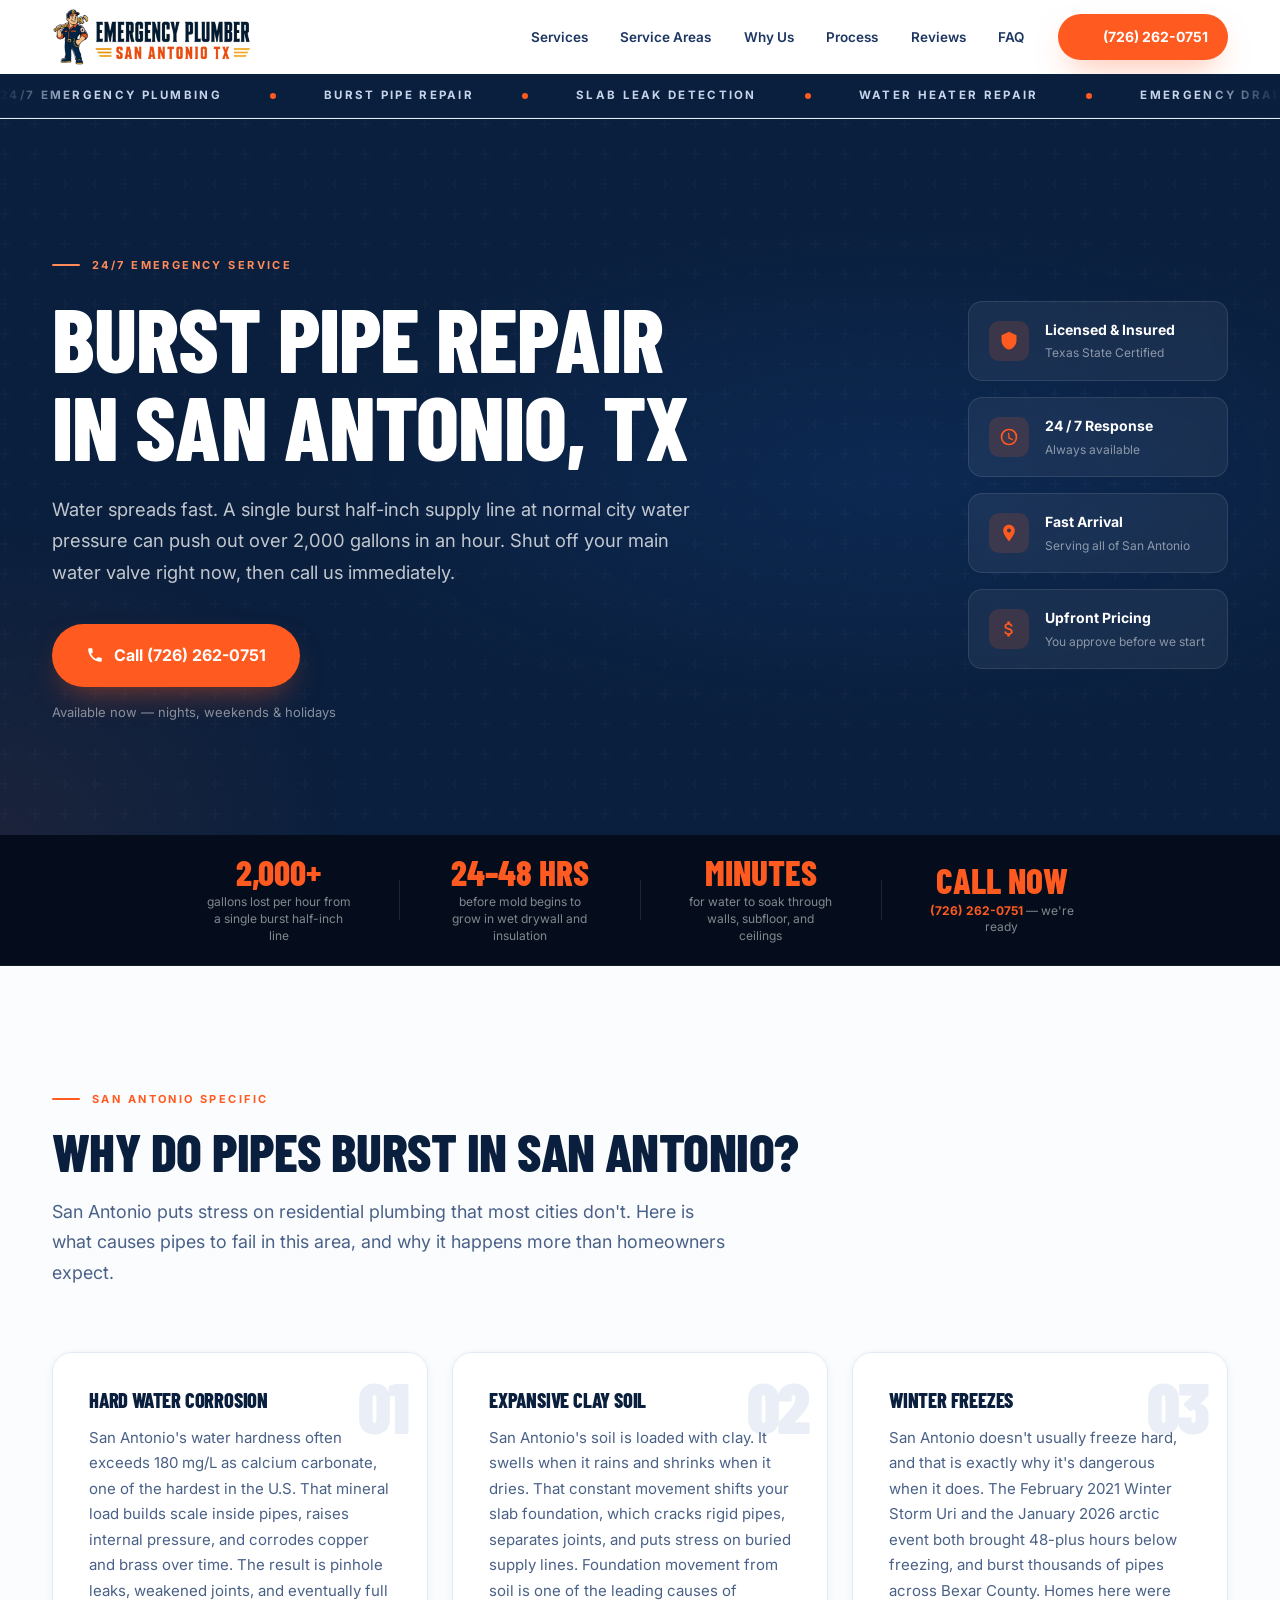
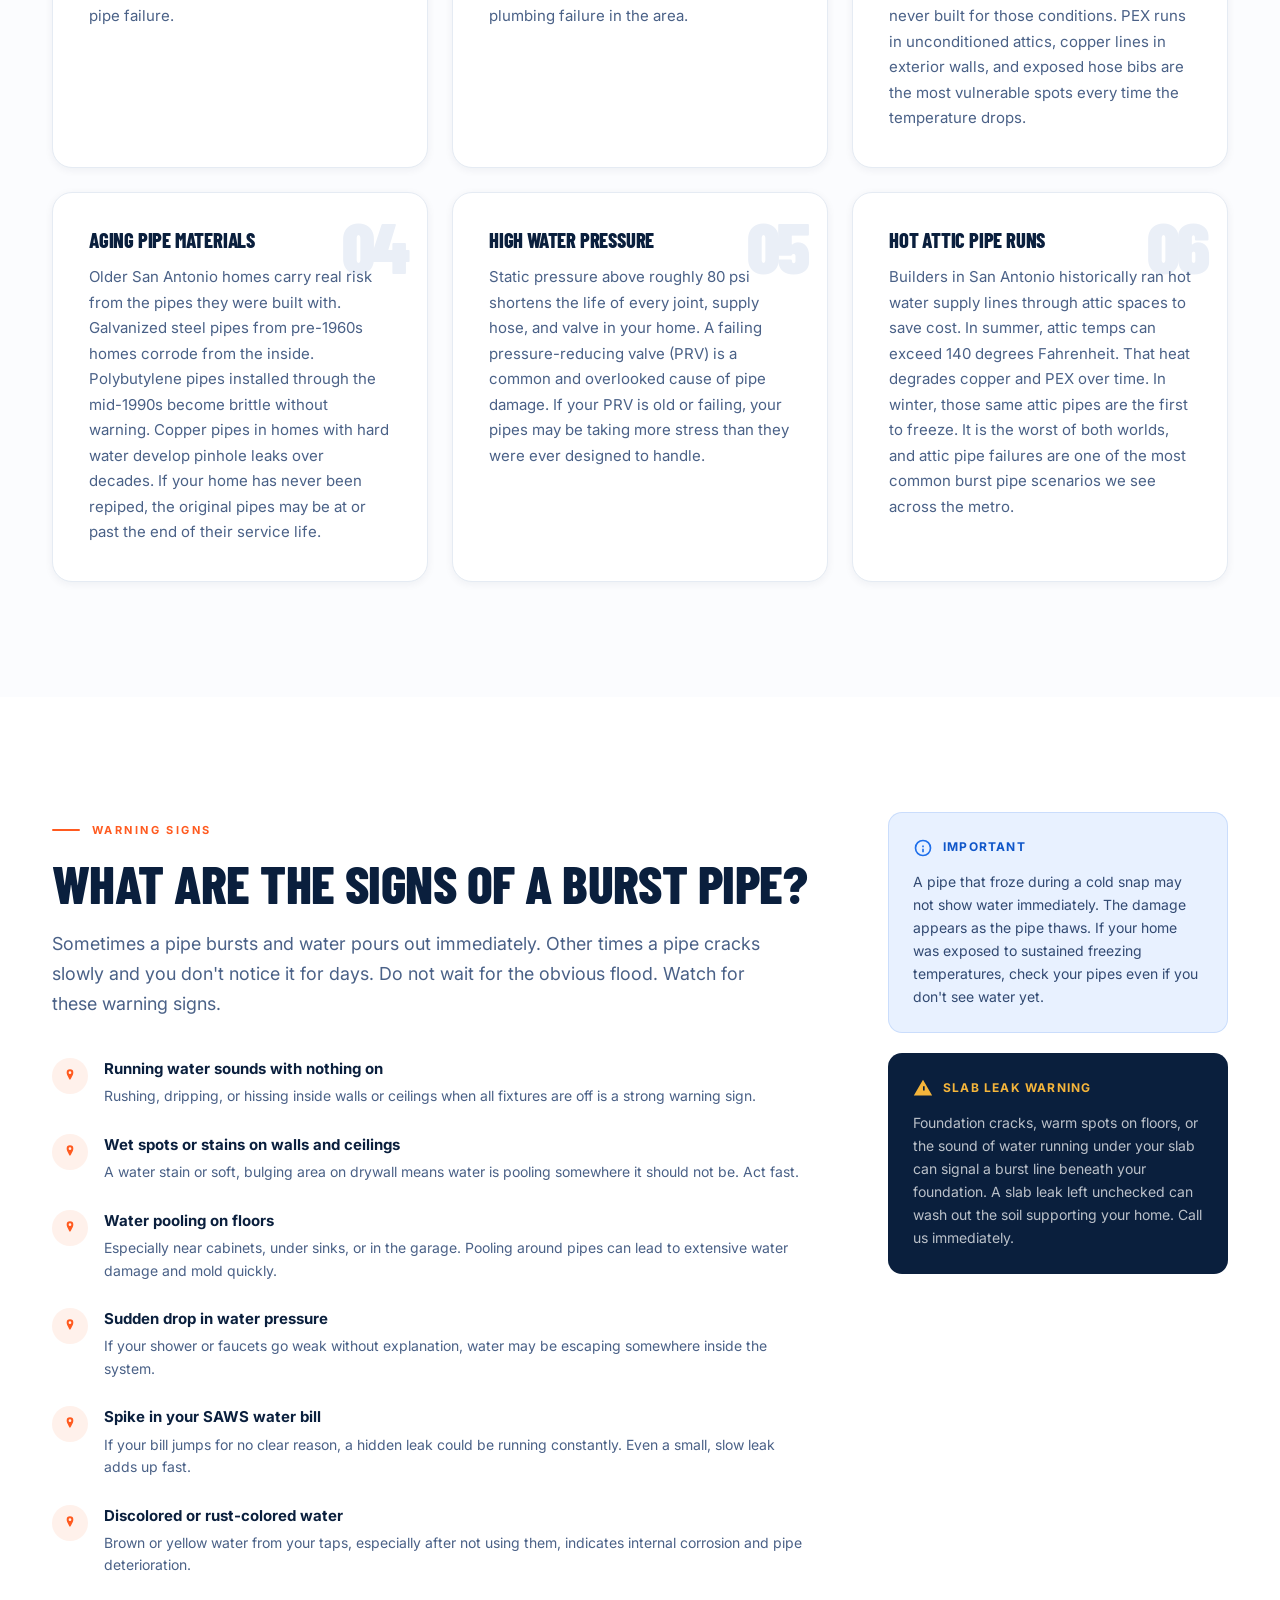
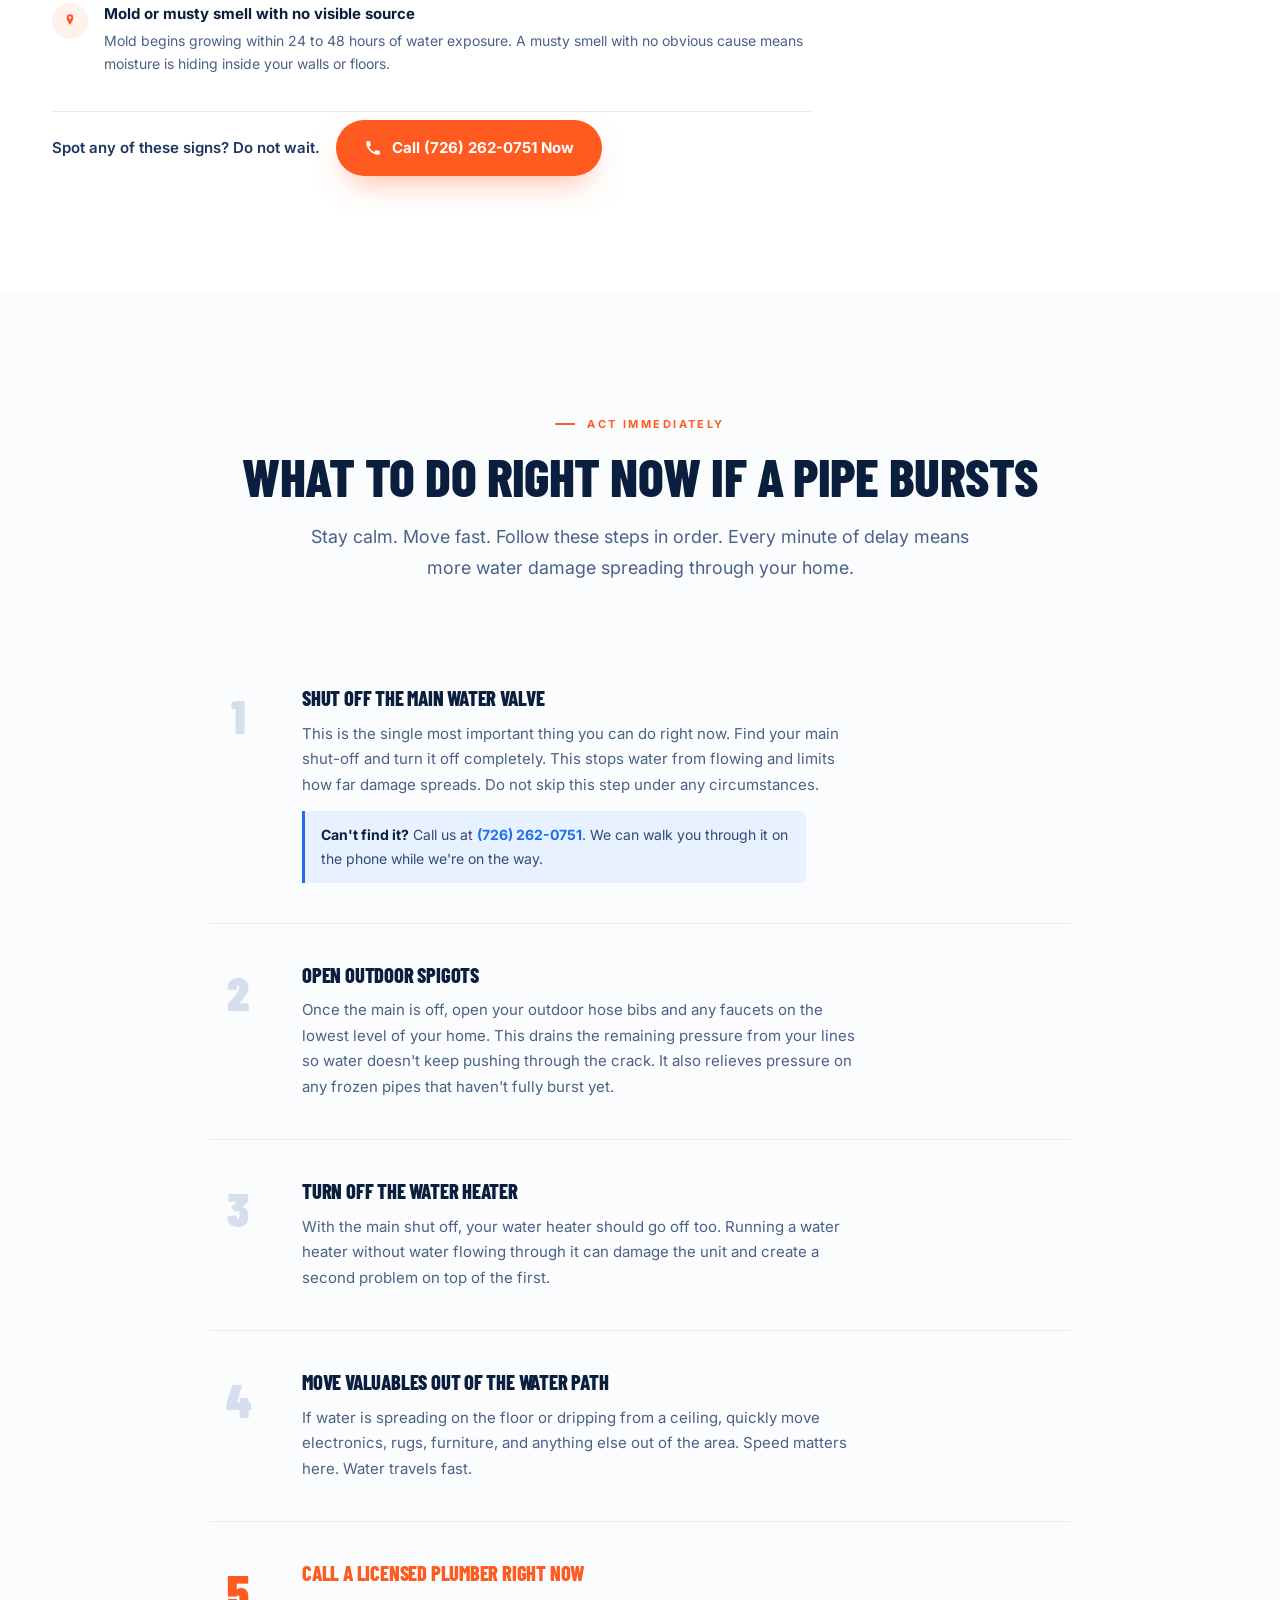
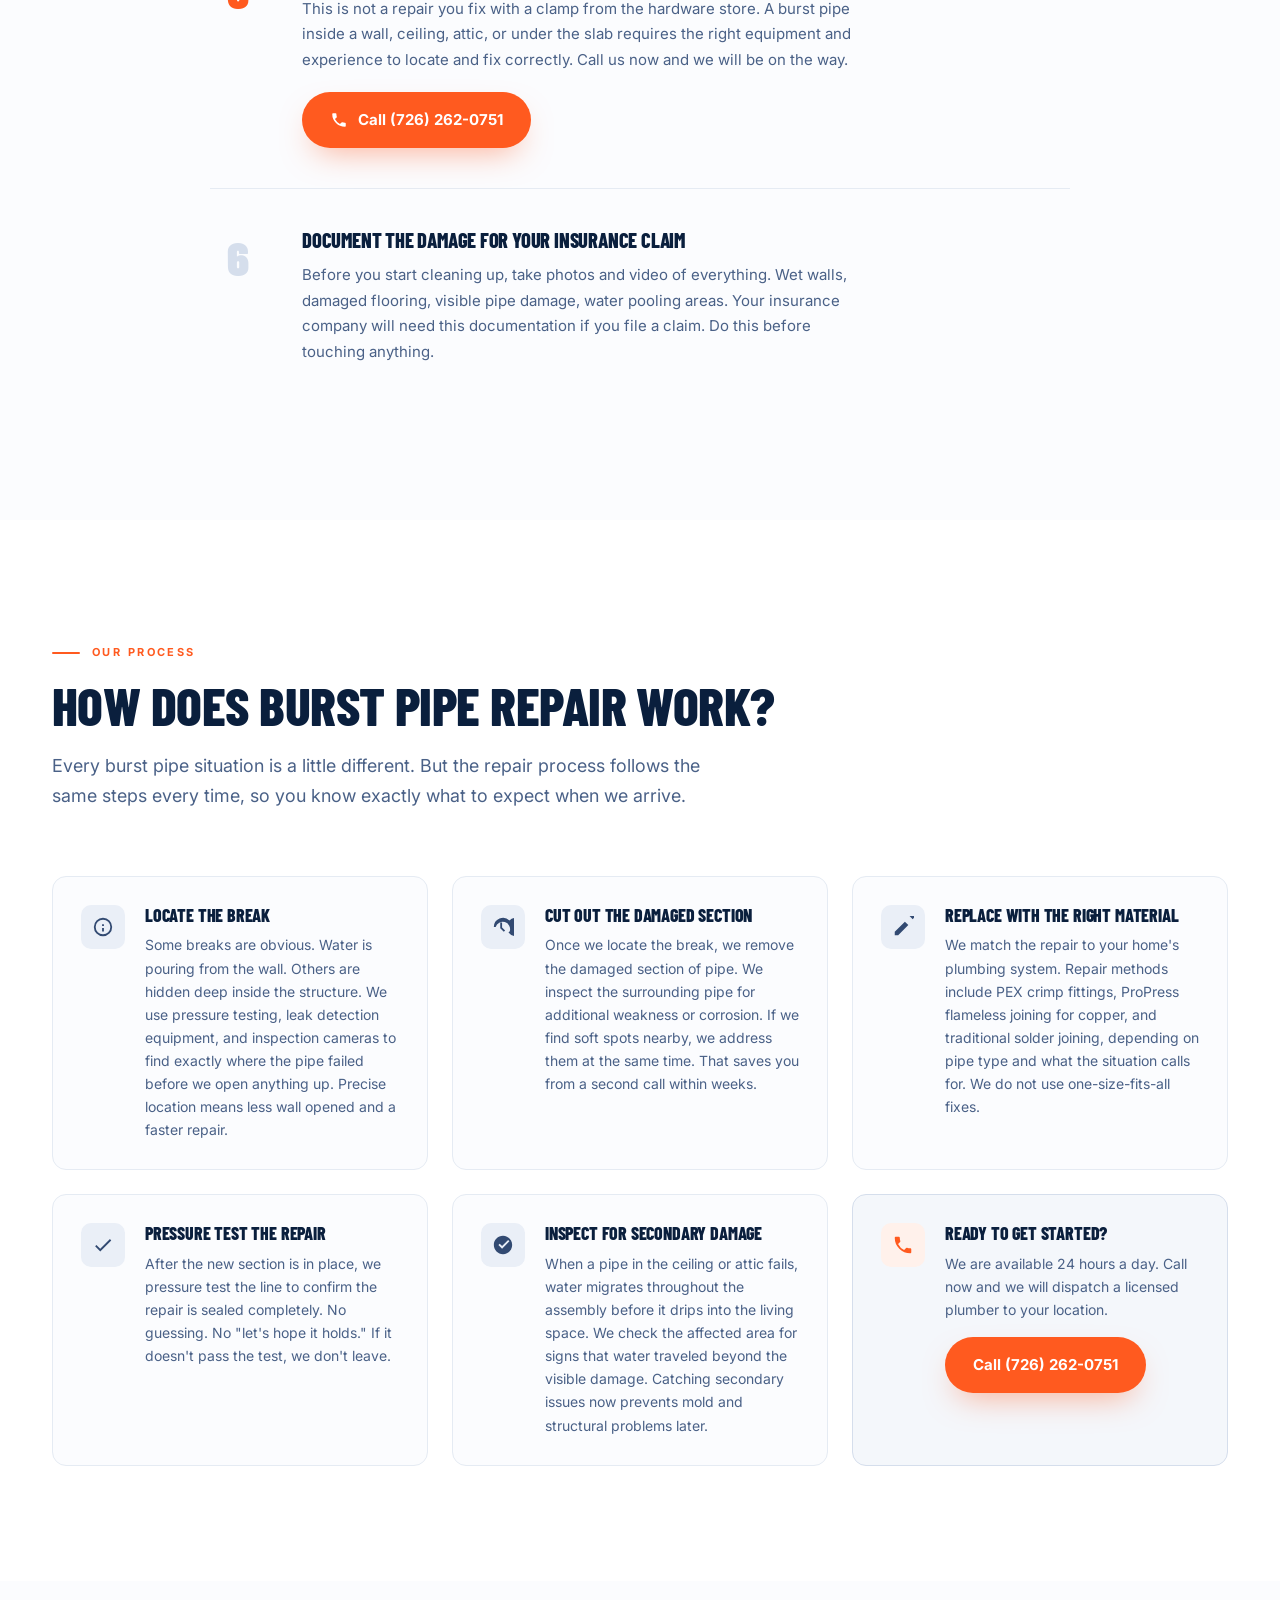
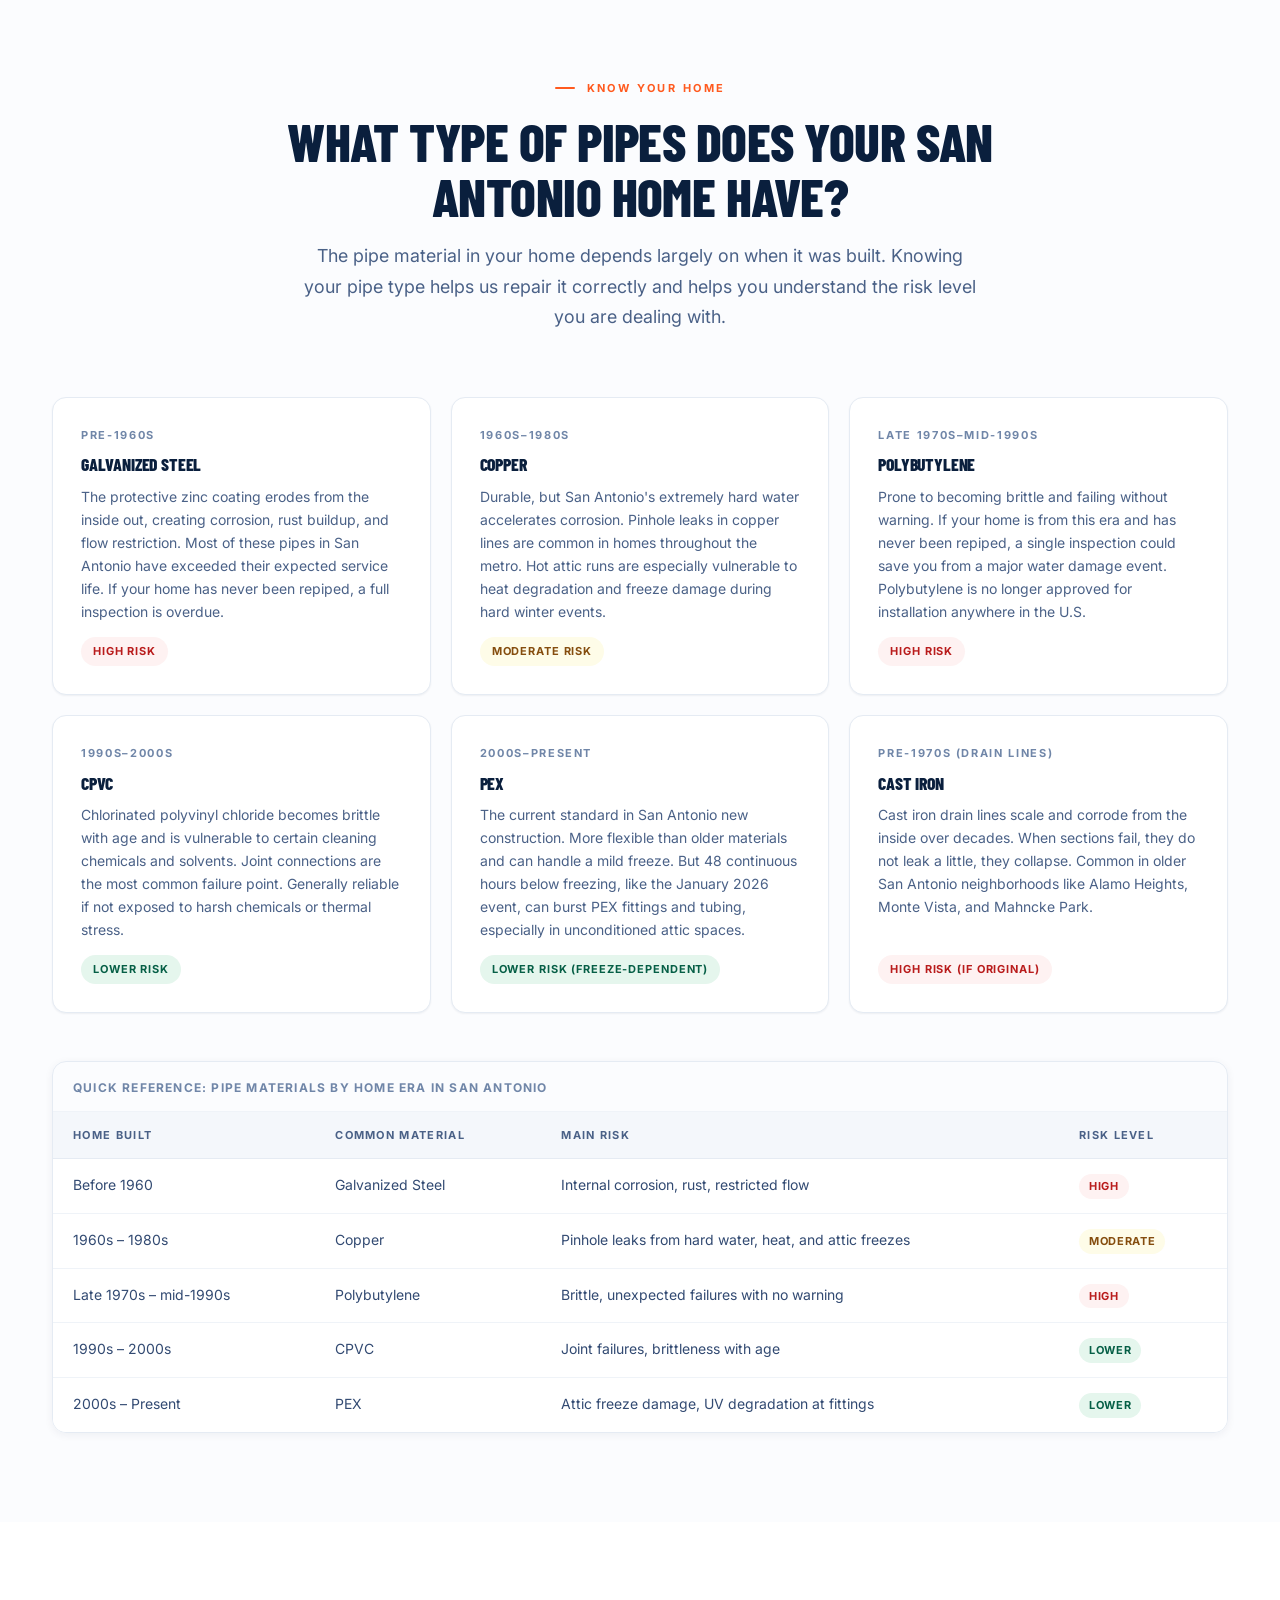
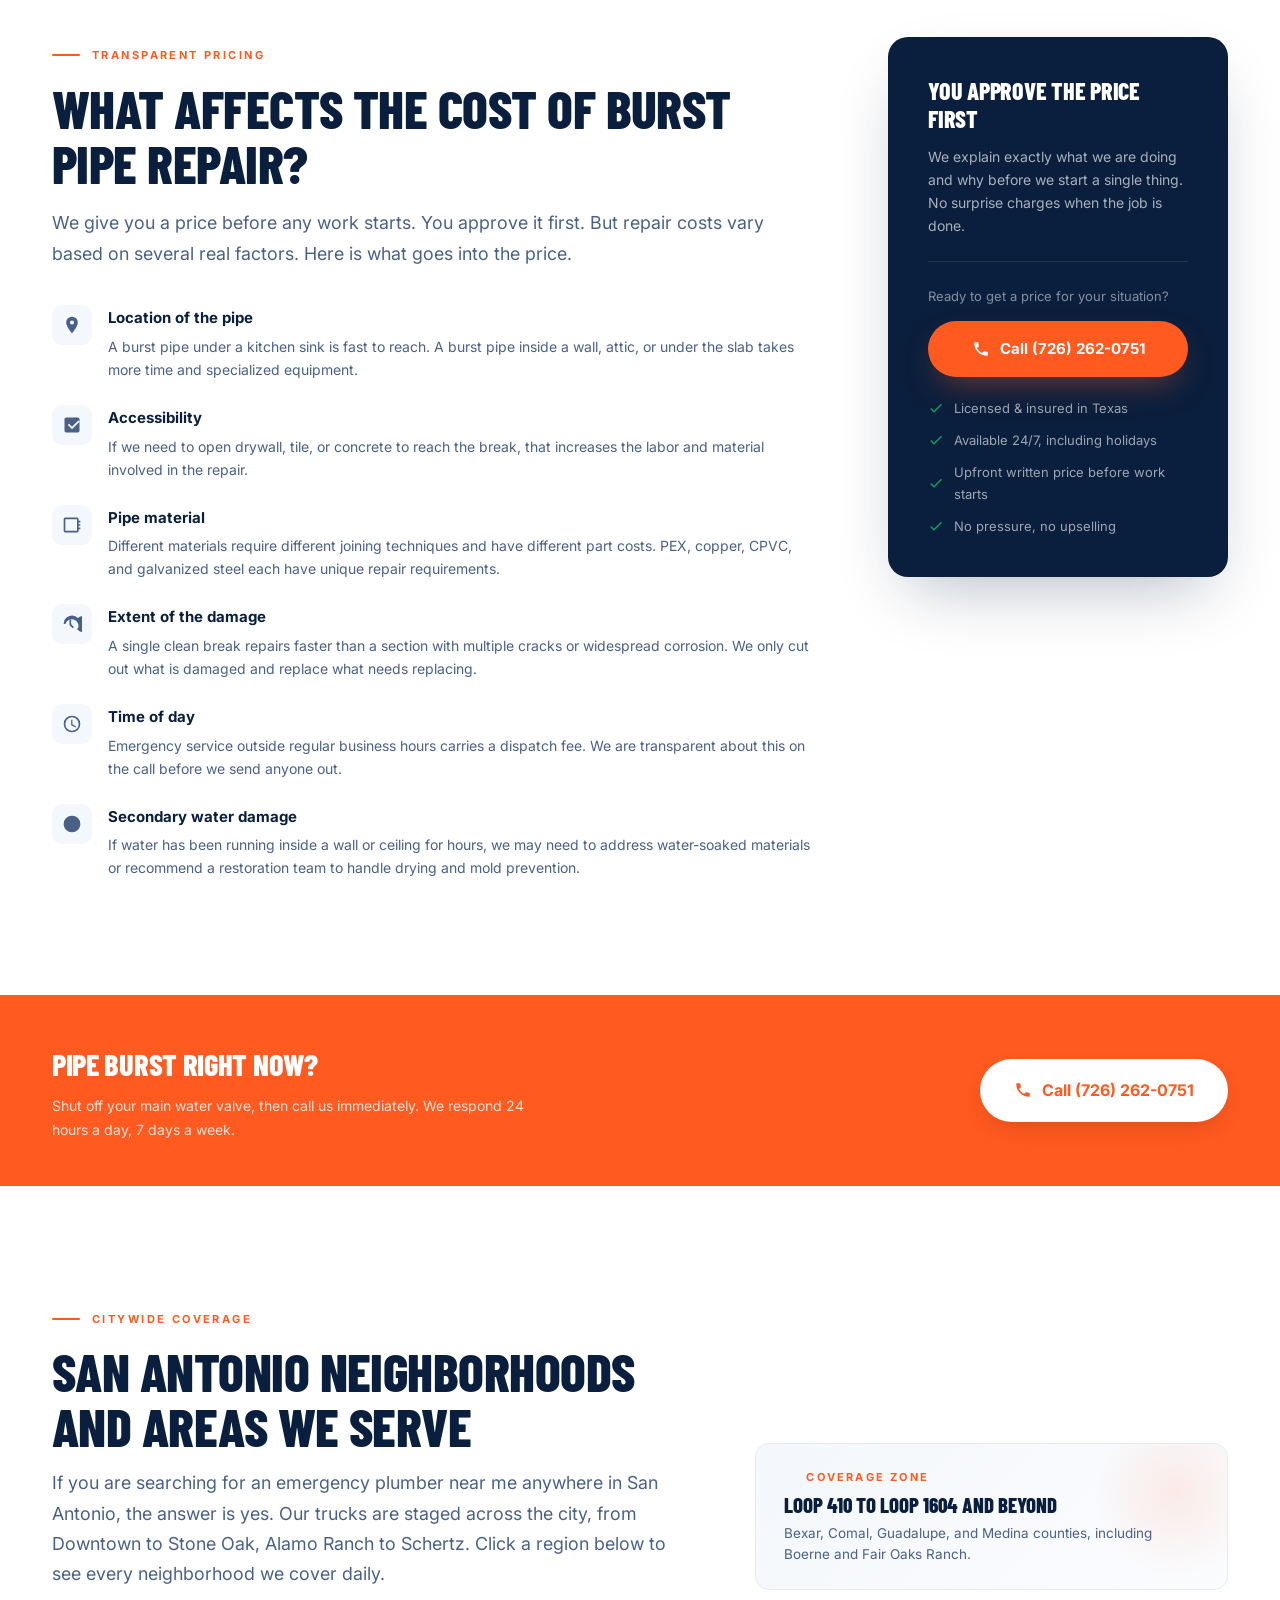
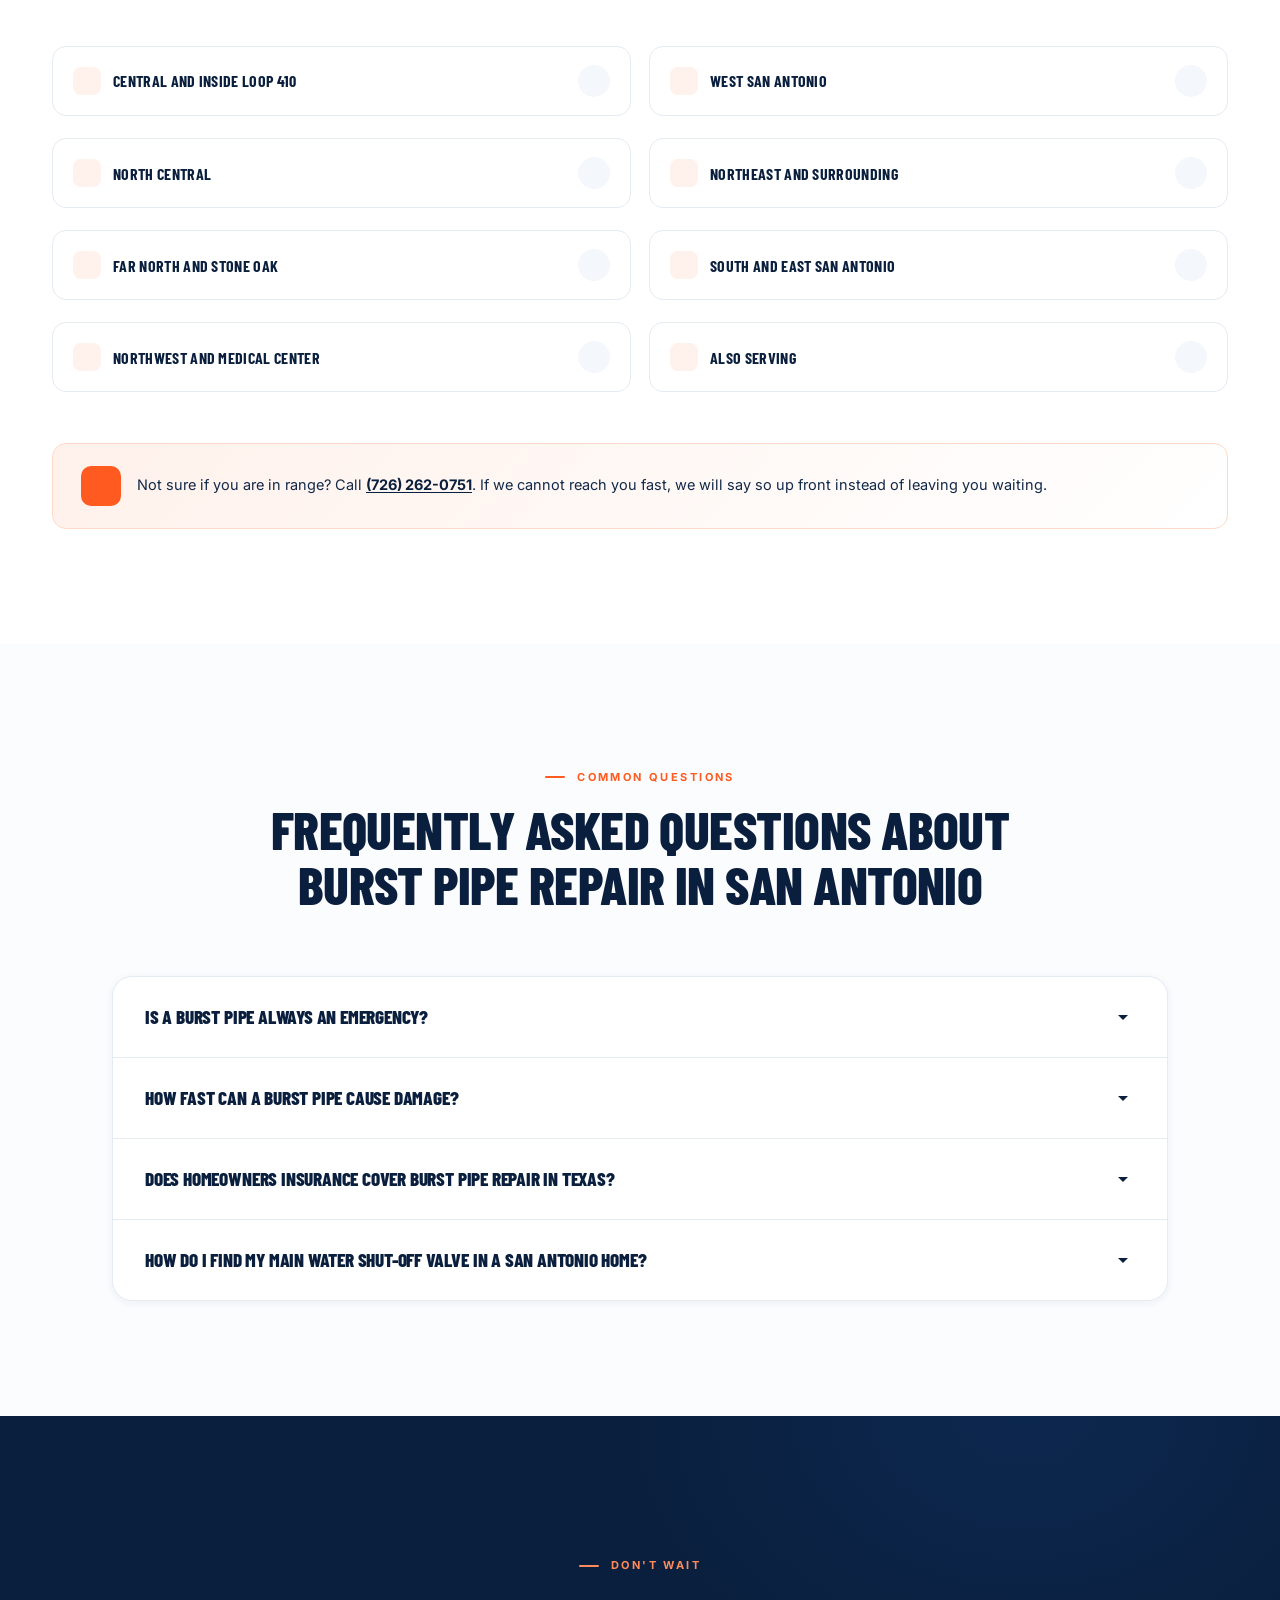
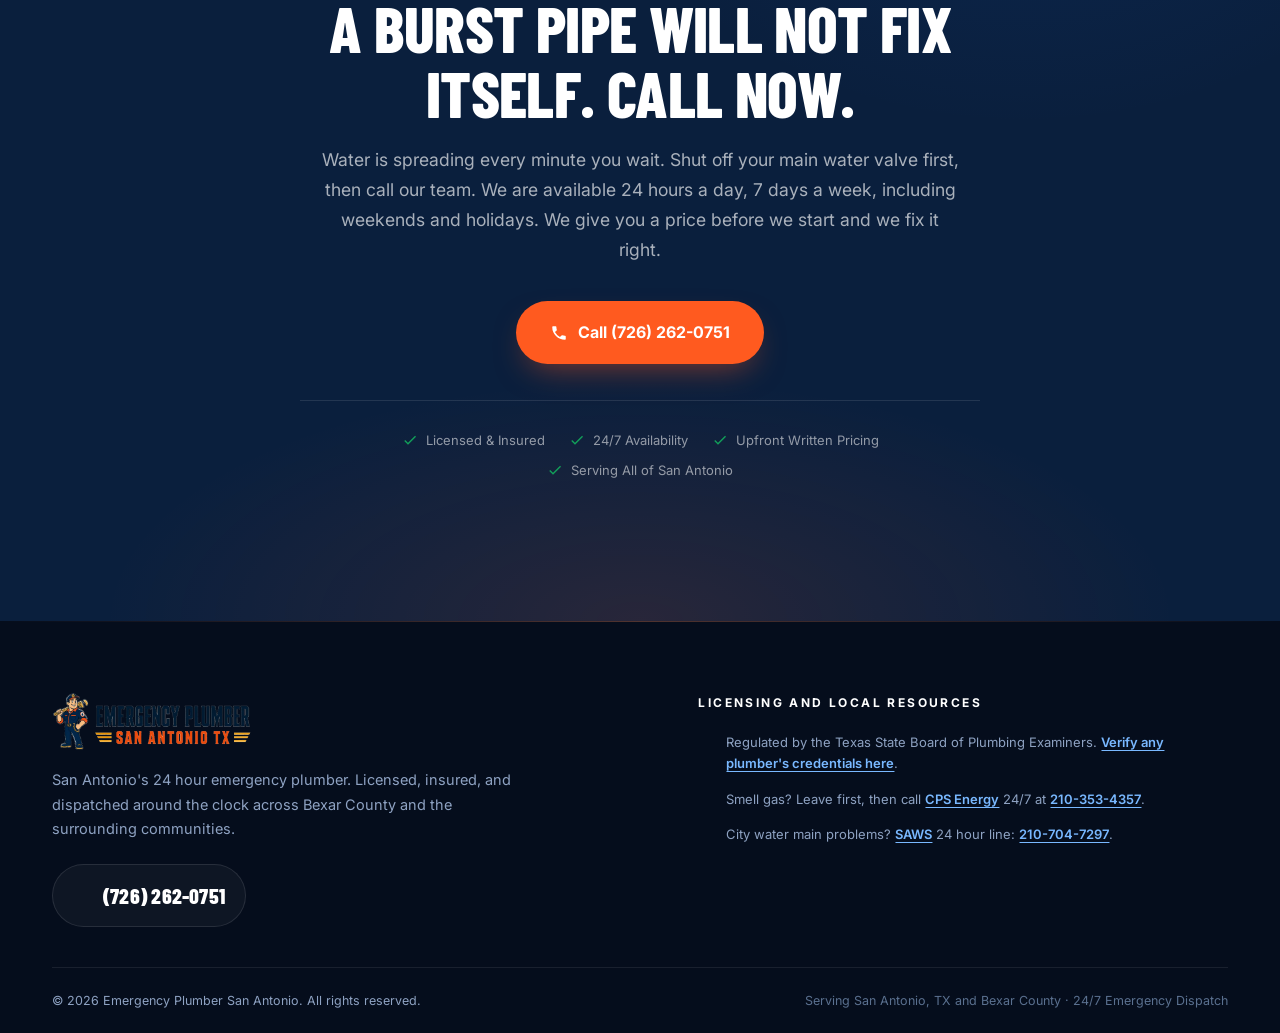
==== commit fa6b3ceb: "fix sitemap, paste header footer and areas serve code to the new page" ====
--- a/burst-Pipe-Repair-in-San-Antonio/index.html
+++ b/burst-Pipe-Repair-in-San-Antonio/index.html
@@ -38,6 +38,7 @@
   <link href="https://fonts.googleapis.com/css2?family=Barlow+Condensed:wght@500;600;700;800;900&family=Inter:wght@400;500;600;700&display=swap" rel="stylesheet">
 
   <!-- Page Styles -->
+  <link rel="stylesheet" href="/assets/css/styles.css">
   <link rel="stylesheet" href="/assets/css/burst-Pipe-Repair-in-San-Antonio.css">
 
   <script>document.documentElement.classList.add('js')</script>
@@ -47,6 +48,68 @@
 <!-- ============================================================
      HEADER INJECTED BY TEMPLATE
 ============================================================ -->
+
+<!-- ============ HEADER ============ -->
+<header class="site-head" id="siteHead">
+  <div class="container nav-inner">
+    <a class="logo" href="#top" aria-label="Emergency Plumber San Antonio, back to top">
+      <img src="/assets/images/logo.webp" alt="Emergency Plumber San Antonio Logo" width="1280" height="362" class="logo-img">
+    </a>
+    <button class="burger" id="burger" aria-expanded="false" aria-controls="navList" aria-label="Open menu">
+      <svg class="ic-menu" aria-hidden="true"><use href="#i-menu"/></svg>
+      <svg class="ic-x" aria-hidden="true"><use href="#i-x"/></svg>
+    </button>
+    <nav class="main-nav" aria-label="Primary">
+      <ul id="navList">
+        <li><a href="#services">Services</a></li>
+        <li><a href="#areas">Service Areas</a></li>
+        <li><a href="#why-us">Why Us</a></li>
+        <li><a href="#process">Process</a></li>
+        <li><a href="#reviews">Reviews</a></li>
+        <li><a href="#faq">FAQ</a></li>
+      </ul>
+    </nav>
+    <a class="head-call" href="tel:+17262620751">
+      <svg aria-hidden="true"><use href="#i-phone"/></svg>
+      (726) 262-0751
+    </a>
+  </div>
+
+  <!-- Marquee ticker -->
+  <div class="ticker" aria-hidden="true">
+    <div class="ticker-track">
+      <div class="ticker-set">
+        <span class="ticker-item">24/7 Emergency Plumbing</span>
+        <span class="ticker-item">Burst Pipe Repair</span>
+        <span class="ticker-item">Slab Leak Detection</span>
+        <span class="ticker-item">Water Heater Repair</span>
+        <span class="ticker-item">Emergency Drain Cleaning</span>
+        <span class="ticker-item">Sewer Line Repair</span>
+        <span class="ticker-item">Gas Leak Repair</span>
+        <span class="ticker-item">Toilet Overflow Repair</span>
+        <span class="ticker-item">Water Line Repair</span>
+        <span class="ticker-item">Frozen Pipe Thawing</span>
+        <span class="ticker-item">60 Minute Arrival</span>
+        <span class="ticker-item">Licensed and Insured</span>
+      </div>
+      <div class="ticker-set" aria-hidden="true">
+        <span class="ticker-item">24/7 Emergency Plumbing</span>
+        <span class="ticker-item">Burst Pipe Repair</span>
+        <span class="ticker-item">Slab Leak Detection</span>
+        <span class="ticker-item">Water Heater Repair</span>
+        <span class="ticker-item">Emergency Drain Cleaning</span>
+        <span class="ticker-item">Sewer Line Repair</span>
+        <span class="ticker-item">Gas Leak Repair</span>
+        <span class="ticker-item">Toilet Overflow Repair</span>
+        <span class="ticker-item">Water Line Repair</span>
+        <span class="ticker-item">Frozen Pipe Thawing</span>
+        <span class="ticker-item">60 Minute Arrival</span>
+        <span class="ticker-item">Licensed and Insured</span>
+      </div>
+    </div>
+  </div>
+</header>
+
 
 <main id="main-content">
 
@@ -648,6 +711,154 @@
     </div>
   </div>
 
+
+
+
+<!-- ============ AREAS ============ -->
+<section class="sec areas" id="areas">
+  <div class="container">
+    <div class="areas-head">
+      <div class="reveal">
+        <p class="eyebrow">Citywide Coverage</p>
+        <h2 style="margin-top:16px">San Antonio Neighborhoods and Areas We Serve</h2>
+        <p class="lead">If you are searching for an emergency plumber near me anywhere in San Antonio, the answer is yes. Our trucks are staged across the city, from Downtown to Stone Oak, Alamo Ranch to Schertz. Click a region below to see every neighborhood we cover daily.</p>
+      </div>
+      <div class="areas-mini-map reveal" style="--d:.08s">
+        <div class="amm-label">
+          <svg aria-hidden="true"><use href="#i-pin"/></svg>
+          Coverage zone
+        </div>
+        <div class="amm-title">Loop 410 to Loop 1604 and beyond</div>
+        <p>Bexar, Comal, Guadalupe, and Medina counties, including Boerne and Fair Oaks Ranch.</p>
+      </div>
+    </div>
+
+    <div class="areas-grid">
+      <details class="area-group reveal">
+        <summary>
+          <span class="ag-ic"><svg aria-hidden="true"><use href="#i-pin"/></svg></span>
+          <span class="ag-title">Central and Inside Loop 410</span>
+          <span class="ag-chev"><svg aria-hidden="true"><use href="#i-plus"/></svg></span>
+        </summary>
+        <div class="chips-wrap">
+          <ul class="chips">
+            <li>Downtown</li><li>Pearl District</li><li>Tobin Hill</li><li>King William</li>
+            <li>Southtown</li><li>Lavaca</li><li>Government Hill</li><li>Dignowity Hill</li>
+            <li>Denver Heights</li><li>Monte Vista</li><li>Olmos Park</li><li>Mahncke Park</li>
+          </ul>
+        </div>
+      </details>
+
+      <details class="area-group reveal">
+        <summary>
+          <span class="ag-ic"><svg aria-hidden="true"><use href="#i-pin"/></svg></span>
+          <span class="ag-title">North Central</span>
+          <span class="ag-chev"><svg aria-hidden="true"><use href="#i-plus"/></svg></span>
+        </summary>
+        <div class="chips-wrap">
+          <ul class="chips">
+            <li>Alamo Heights</li><li>Terrell Hills</li><li>Broadway Corridor</li><li>Shearer Hills</li>
+            <li>Oak Park / Northwood</li><li>Wilshire</li><li>Colonies North</li><li>Castle Hills</li>
+          </ul>
+        </div>
+      </details>
+
+      <details class="area-group reveal">
+        <summary>
+          <span class="ag-ic"><svg aria-hidden="true"><use href="#i-pin"/></svg></span>
+          <span class="ag-title">Far North and Stone Oak</span>
+          <span class="ag-chev"><svg aria-hidden="true"><use href="#i-plus"/></svg></span>
+        </summary>
+        <div class="chips-wrap">
+          <ul class="chips">
+            <li>Stone Oak</li><li>Sonterra</li><li>Rogers Ranch</li><li>The Dominion</li>
+            <li>Inwood</li><li>Deerfield</li><li>Encino Park</li><li>Timberwood Park</li>
+            <li>Bulverde Village</li><li>Hollywood Park</li><li>Hill Country Village</li><li>Shavano Park</li>
+          </ul>
+        </div>
+      </details>
+
+      <details class="area-group reveal">
+        <summary>
+          <span class="ag-ic"><svg aria-hidden="true"><use href="#i-pin"/></svg></span>
+          <span class="ag-title">Northwest and Medical Center</span>
+          <span class="ag-chev"><svg aria-hidden="true"><use href="#i-plus"/></svg></span>
+        </summary>
+        <div class="chips-wrap">
+          <ul class="chips">
+            <li>Medical Center</li><li>Leon Valley</li><li>Balcones Heights</li><li>Helotes</li>
+            <li>Great Northwest</li><li>Woodlawn Hills</li><li>Jefferson</li><li>Monticello Park</li>
+            <li>Woodlawn Lake</li>
+          </ul>
+        </div>
+      </details>
+
+      <details class="area-group reveal">
+        <summary>
+          <span class="ag-ic"><svg aria-hidden="true"><use href="#i-pin"/></svg></span>
+          <span class="ag-title">West San Antonio</span>
+          <span class="ag-chev"><svg aria-hidden="true"><use href="#i-plus"/></svg></span>
+        </summary>
+        <div class="chips-wrap">
+          <ul class="chips">
+            <li>Alamo Ranch</li><li>Westover Hills</li><li>Stillwater Ranch</li><li>Braun Station</li>
+            <li>Potranco</li><li>Marbach</li>
+          </ul>
+        </div>
+      </details>
+
+      <details class="area-group reveal">
+        <summary>
+          <span class="ag-ic"><svg aria-hidden="true"><use href="#i-pin"/></svg></span>
+          <span class="ag-title">Northeast and Surrounding</span>
+          <span class="ag-chev"><svg aria-hidden="true"><use href="#i-plus"/></svg></span>
+        </summary>
+        <div class="chips-wrap">
+          <ul class="chips">
+            <li>Live Oak</li><li>Universal City</li><li>Selma</li><li>Schertz</li>
+            <li>Cibolo</li><li>Converse</li><li>Windcrest</li><li>Kirby</li>
+          </ul>
+        </div>
+      </details>
+
+      <details class="area-group reveal">
+        <summary>
+          <span class="ag-ic"><svg aria-hidden="true"><use href="#i-pin"/></svg></span>
+          <span class="ag-title">South and East San Antonio</span>
+          <span class="ag-chev"><svg aria-hidden="true"><use href="#i-plus"/></svg></span>
+        </summary>
+        <div class="chips-wrap">
+          <ul class="chips">
+            <li>Harlandale</li><li>Palm Heights</li><li>Highland Hills</li><li>Mission San José</li>
+            <li>Brooks</li><li>Southside</li><li>Eastside</li><li>China Grove</li><li>St. Hedwig</li>
+          </ul>
+        </div>
+      </details>
+
+      <details class="area-group reveal">
+        <summary>
+          <span class="ag-ic"><svg aria-hidden="true"><use href="#i-pin"/></svg></span>
+          <span class="ag-title">Also Serving</span>
+          <span class="ag-chev"><svg aria-hidden="true"><use href="#i-plus"/></svg></span>
+        </summary>
+        <div class="chips-wrap">
+          <ul class="chips">
+            <li>All of Bexar County</li><li>Comal County</li><li>Guadalupe County</li><li>Medina County</li>
+            <li>Boerne area</li><li>Fair Oaks Ranch</li>
+          </ul>
+        </div>
+      </details>
+    </div>
+
+    <div class="areas-note reveal">
+      <span class="an-ic"><svg aria-hidden="true"><use href="#i-clock"/></svg></span>
+      <span>Not sure if you are in range? Call <a href="tel:+17262620751"><strong>(726) 262-0751</strong></a>. If we cannot reach you fast, we will say so up front instead of leaving you waiting.</span>
+    </div>
+  </div>
+</section>
+
+
+
   <!-- ============================================================
        FAQ
   ============================================================ -->
@@ -775,6 +986,47 @@
 <!-- ============================================================
      FOOTER INJECTED BY TEMPLATE
 ============================================================ -->
+
+<footer>
+  <div class="container">
+    <div class="ft-simple">
+      <div class="ft-brand">
+        <a class="logo" href="/" aria-label="Emergency Plumber San Antonio, go to homepage">
+          <img src="/assets/images/logo.webp" alt="Emergency Plumber San Antonio Logo" width="1280" height="362" class="logo-img">
+        </a>
+        <p>San Antonio's 24 hour emergency plumber. Licensed, insured, and dispatched around the clock across Bexar County and the surrounding communities.</p>
+        <a class="ft-brand-call" href="tel:+17262620751">
+          <svg aria-hidden="true"><use href="#i-phone"/></svg>
+          (726) 262-0751
+        </a>
+      </div>
+
+      <div class="ft-resources">
+        <p class="ft-h">Licensing and Local Resources</p>
+        <ul class="ft-reg">
+          <li>
+            <svg aria-hidden="true"><use href="#i-shield"/></svg>
+            <span>Regulated by the Texas State Board of Plumbing Examiners. <a href="https://tsbpe.texas.gov/find-a-licenseregistration/" target="_blank" rel="noopener">Verify any plumber's credentials here</a>.</span>
+          </li>
+          <li>
+            <svg aria-hidden="true"><use href="#i-alert"/></svg>
+            <span>Smell gas? Leave first, then call <a href="https://www.cpsenergy.com/en.html" target="_blank" rel="noopener noreferrer">CPS Energy</a> 24/7 at <a href="tel:+12103534357">210-353-4357</a>.</span>
+          </li>
+          <li>
+            <svg aria-hidden="true"><use href="#i-drop"/></svg>
+            <span>City water main problems? <a href="https://www.saws.org/" target="_blank" rel="noopener noreferrer">SAWS</a> 24 hour line: <a href="tel:+12107047297">210-704-7297</a>.</span>
+          </li>
+        </ul>
+      </div>
+    </div>
+
+    <div class="ft-bottom">
+      <p>&copy; <span id="footYear"></span> Emergency Plumber San Antonio. All rights reserved.</p>
+      <p class="reg-line">Serving San Antonio, TX and Bexar County · 24/7 Emergency Dispatch</p>
+    </div>
+  </div>
+</footer>
+
 
 <!-- ============================================================
      FAQ ACCORDION SCRIPT
@@ -880,6 +1132,6 @@
   ]
 }
 </script>
-
+<script src="/assets/js/script.js"></script>
 </body>
 </html>
--- a/assets/css/styles.css
+++ b/assets/css/styles.css
@@ -0,0 +1,3058 @@
+/* ============================================================
+   TOKENS
+============================================================ */
+:root{
+  /* Palette */
+  --ink-950:#050d1c;
+  --ink-900:#0A1F3D;
+  --ink-800:#12294a;
+  --ink-700:#1c3661;
+  --ink-600:#324a72;
+  --ink-500:#4a6187;
+  --ink-400:#7086a8;
+  --ink-300:#a9b8ce;
+  --ink-200:#d5deec;
+  --ink-100:#eaeff7;
+  --ink-050:#f4f7fb;
+
+  --blue:#1e6feb;
+  --blue-dark:#0f56c9;
+  --blue-050:#e8f1ff;
+
+  --accent:#ff5a1f;
+  --accent-dark:#e64409;
+  --accent-050:#fff1eb;
+
+  --gold:#f5b53b;
+  --success:#12a05a;
+  --success-050:#e5f6ed;
+
+  --line:#e5ebf3;
+  --line-soft:#eff3f8;
+  --paper:#ffffff;
+  --paper-alt:#fbfcfe;
+
+  /* Type */
+  --font-display:"Barlow Condensed",-apple-system,"Segoe UI",sans-serif;
+  --font-body:"Inter",-apple-system,"Segoe UI",sans-serif;
+
+  /* Radii */
+  --r-xs:6px;
+  --r-sm:10px;
+  --r-md:14px;
+  --r-lg:20px;
+  --r-xl:28px;
+  --r-2xl:36px;
+
+  /* Shadows */
+  --sh-xs:0 1px 2px rgba(10,31,61,.06);
+  --sh-sm:0 2px 8px rgba(10,31,61,.06);
+  --sh-md:0 12px 32px -14px rgba(10,31,61,.22);
+  --sh-lg:0 28px 64px -22px rgba(10,31,61,.32);
+  --sh-xl:0 44px 90px -30px rgba(10,31,61,.4);
+  --sh-accent:0 14px 32px -12px rgba(255,90,31,.5);
+
+  /* Layout */
+  --head-h:74px;
+  --ticker-h:44px;
+  --wrap:1240px;
+  --wrap-tight:1120px;
+}
+
+/* ============================================================
+   RESET & BASE
+============================================================ */
+*,*::before,*::after{box-sizing:border-box;margin:0;padding:0}
+html{scroll-behavior:smooth;-webkit-text-size-adjust:100%}
+@media (prefers-reduced-motion:reduce){html{scroll-behavior:auto}}
+body{
+  font-family:var(--font-body);
+  color:var(--ink-600);
+  background:var(--paper);
+  font-size:16px;
+  line-height:1.7;
+  -webkit-font-smoothing:antialiased;
+  -moz-osx-font-smoothing:grayscale;
+  text-rendering:optimizeLegibility;
+  overflow-x:hidden;
+}
+img,svg{display:block;max-width:100%}
+img{height:auto}
+a{color:var(--blue);text-decoration:none;transition:color .2s ease}
+a:hover{color:var(--blue-dark)}
+ul,ol{list-style:none}
+button{font:inherit;cursor:pointer;border:0;background:none;color:inherit}
+:focus-visible{outline:3px solid var(--blue);outline-offset:3px;border-radius:4px}
+::selection{background:var(--ink-900);color:#fff}
+
+/* Display type */
+h1,h2,h3,h4,.display{
+  font-family:var(--font-display);
+  color:var(--ink-900);
+  font-weight:800;
+  line-height:1.02;
+  letter-spacing:-.01em;
+  text-transform:uppercase;
+}
+h1{font-size:clamp(2.6rem,6.5vw,5.5rem)}
+h2{font-size:clamp(2rem,4.2vw,3.4rem)}
+h3{font-size:clamp(1.15rem,1.6vw,1.35rem);line-height:1.15}
+h4{font-size:1rem;letter-spacing:.02em}
+
+p{max-width:66ch}
+strong{color:var(--ink-900);font-weight:700}
+
+.container{width:100%;max-width:var(--wrap);margin-inline:auto;padding-inline:clamp(20px,3vw,32px)}
+.container-tight{max-width:var(--wrap-tight);margin-inline:auto;padding-inline:clamp(20px,3vw,32px)}
+
+section{scroll-margin-top:calc(var(--head-h) + var(--ticker-h) + 24px)}
+
+/* Section shell */
+.sec{padding:clamp(72px,9vw,128px) 0;position:relative}
+.sec-narrow{padding:clamp(56px,7vw,96px) 0}
+
+/* Accessible skip */
+.skip{position:absolute;left:-9999px;top:8px;z-index:100;background:var(--ink-900);color:#fff;padding:12px 20px;border-radius:8px;font-weight:600}
+.skip:focus{left:12px}
+
+/* Eyebrow label */
+.eyebrow{
+  display:inline-flex;
+  align-items:center;
+  gap:12px;
+  font-family:var(--font-body);
+  font-size:11px;
+  font-weight:700;
+  letter-spacing:.22em;
+  text-transform:uppercase;
+  color:var(--accent);
+}
+.eyebrow::before{
+  content:"";
+  width:28px;
+  height:2px;
+  background:currentColor;
+  border-radius:2px;
+}
+.eyebrow.on-dark{color:#ff8a5a}
+.eyebrow.center{justify-content:center}
+.eyebrow.center::before{width:20px}
+
+.sec-head{max-width:820px;margin-bottom:clamp(40px,5vw,64px)}
+.sec-head h2{margin:16px 0 18px}
+.sec-head .lead{font-size:clamp(1.02rem,1.4vw,1.15rem);color:var(--ink-500);max-width:62ch}
+.sec-head.center{text-align:center;margin-inline:auto}
+.sec-head.center h2,.sec-head.center .lead{margin-inline:auto}
+
+.lead{font-size:clamp(1.02rem,1.4vw,1.15rem);color:var(--ink-500);line-height:1.7}
+
+/* Buttons */
+.btn{
+  display:inline-flex;
+  align-items:center;
+  justify-content:center;
+  gap:10px;
+  font-family:var(--font-body);
+  font-weight:700;
+  font-size:15px;
+  padding:15px 28px;
+  border-radius:999px;
+  transition:transform .25s cubic-bezier(.2,.8,.25,1),box-shadow .25s ease,background .2s ease,border-color .2s ease,color .2s ease;
+  white-space:nowrap;
+  position:relative;
+  overflow:hidden;
+}
+.btn svg{width:18px;height:18px;flex:0 0 auto}
+.btn-accent{background:var(--accent);color:#fff !important;box-shadow:var(--sh-accent)}
+.btn-accent:hover{background:var(--accent-dark);transform:translateY(-2px);box-shadow:0 20px 40px -12px rgba(255,90,31,.55)}
+.btn-dark{background:var(--ink-900);color:#fff !important}
+.btn-dark:hover{background:var(--ink-800);transform:translateY(-2px);box-shadow:var(--sh-md)}
+.btn-ghost{background:#fff;color:var(--ink-900) !important;border:1.5px solid var(--line)}
+.btn-ghost:hover{border-color:var(--ink-900);transform:translateY(-2px);box-shadow:var(--sh-sm)}
+.btn-white{background:#fff;color:var(--ink-900) !important}
+.btn-white:hover{background:var(--ink-050);transform:translateY(-2px)}
+.btn-outline-light{background:transparent;color:#fff !important;border:1.5px solid rgba(255,255,255,.35)}
+.btn-outline-light:hover{border-color:#fff;background:rgba(255,255,255,.08);transform:translateY(-2px)}
+.btn-lg{padding:18px 34px;font-size:16px}
+
+/* Sheen effect on hover */
+.btn::after{
+  content:"";
+  position:absolute;
+  top:0;
+  left:-100%;
+  width:60%;
+  height:100%;
+  background:linear-gradient(90deg,transparent,rgba(255,255,255,.2),transparent);
+  transform:skewX(-20deg);
+  transition:left .6s ease;
+}
+.btn:hover::after{left:130%}
+
+/* ============================================================
+   SCROLL PROGRESS
+============================================================ */
+#scrollbar{
+  position:fixed;
+  top:0;
+  left:0;
+  height:3px;
+  width:100%;
+  z-index:100;
+  background:linear-gradient(90deg,var(--accent),#ff8b5a);
+  transform-origin:0 50%;
+  transform:scaleX(0);
+  pointer-events:none;
+}
+
+/* ============================================================
+   HEADER
+============================================================ */
+.site-head{
+  position:sticky;
+  top:0;
+  z-index:80;
+  background:rgba(255,255,255,.92);
+  -webkit-backdrop-filter:blur(16px) saturate(1.2);
+  backdrop-filter:blur(16px) saturate(1.2);
+  border-bottom:1px solid var(--line);
+  transition:box-shadow .25s ease;
+}
+.site-head.scrolled{box-shadow:0 4px 20px -8px rgba(10,31,61,.15)}
+.nav-inner{
+  display:flex;
+  align-items:center;
+  gap:28px;
+  height:var(--head-h);
+}
+.logo{
+  display:flex;
+  align-items:center;
+  gap:12px;
+  flex:0 0 auto;
+  text-decoration:none;
+}
+.logo-mark{
+  width:42px;
+  height:42px;
+  border-radius:12px;
+  background:linear-gradient(135deg,var(--ink-900),var(--ink-700));
+  display:flex;
+  align-items:center;
+  justify-content:center;
+  color:#fff;
+  box-shadow:var(--sh-sm);
+  position:relative;
+  overflow:hidden;
+}
+.logo-mark::before{
+  content:"";
+  position:absolute;
+  inset:0;
+  background:radial-gradient(circle at 30% 20%,rgba(255,255,255,.25),transparent 60%);
+}
+.logo-mark svg{width:22px;height:22px;position:relative;z-index:1}
+.logo-text{line-height:1.1}
+.logo-text .l1{
+  font-family:var(--font-display);
+  font-weight:800;
+  font-size:16px;
+  color:var(--ink-900);
+  text-transform:uppercase;
+  letter-spacing:.02em;
+}
+.logo-text .l2{
+  font-family:var(--font-body);
+  font-size:10px;
+  font-weight:600;
+  color:var(--accent);
+  text-transform:uppercase;
+  letter-spacing:.18em;
+  margin-top:2px;
+}
+
+
+.logo-img {
+  width: 200px;
+}
+
+.main-nav{margin-left:auto}
+.main-nav ul{display:flex;align-items:center;gap:clamp(6px,1.6vw,26px)}
+.main-nav a{
+  font-family:var(--font-body);
+  font-size:13.5px;
+  font-weight:600;
+  color:var(--ink-700);
+  padding:10px 6px;
+  position:relative;
+  white-space:nowrap;
+  transition:color .2s ease;
+}
+.main-nav a::after{
+  content:"";
+  position:absolute;
+  left:6px;
+  right:6px;
+  bottom:4px;
+  height:2px;
+  background:var(--accent);
+  border-radius:2px;
+  transform:scaleX(0);
+  transform-origin:left;
+  transition:transform .3s cubic-bezier(.2,.8,.25,1);
+}
+.main-nav a:hover{color:var(--ink-900)}
+.main-nav a:hover::after{transform:scaleX(1)}
+
+.head-call{
+  display:inline-flex;
+  align-items:center;
+  gap:10px;
+  flex:0 0 auto;
+  background:var(--accent);
+  color:#fff !important;
+  font-family:var(--font-body);
+  font-weight:700;
+  font-size:14px;
+  padding:11px 20px;
+  border-radius:999px;
+  box-shadow:var(--sh-accent);
+  transition:background .2s ease,transform .2s ease;
+  white-space:nowrap;
+}
+.head-call:hover{background:var(--accent-dark);transform:translateY(-1px)}
+.head-call svg{width:15px;height:15px}
+.head-call .live-dot{
+  width:8px;
+  height:8px;
+  border-radius:50%;
+  background:#4ade80;
+  position:relative;
+  flex:0 0 auto;
+  box-shadow:0 0 0 2px rgba(74,222,128,.3);
+}
+.head-call .live-dot::after{
+  content:"";
+  position:absolute;
+  inset:-4px;
+  border-radius:50%;
+  background:rgba(74,222,128,.4);
+  animation:livePulse 1.8s ease-out infinite;
+}
+@keyframes livePulse{
+  0%{transform:scale(.6);opacity:1}
+  100%{transform:scale(2);opacity:0}
+}
+
+.burger{
+  display:none;
+  margin-left:auto;
+  width:44px;
+  height:44px;
+  border-radius:10px;
+  color:var(--ink-900);
+  align-items:center;
+  justify-content:center;
+  transition:background .2s ease;
+}
+.burger:hover{background:var(--ink-050)}
+.burger svg{width:26px;height:26px}
+.burger .ic-x{display:none}
+
+/* ============================================================
+   TICKER / MARQUEE (always animating, no pause on hover)
+============================================================ */
+.ticker{
+  background:var(--ink-900);
+  color:#dbe5f5;
+  height:var(--ticker-h);
+  overflow:hidden;
+  display:flex;
+  align-items:center;
+  position:relative;
+  border-bottom:1px solid rgba(255,255,255,.06);
+}
+.ticker::before,.ticker::after{
+  content:"";
+  position:absolute;
+  top:0;
+  bottom:0;
+  width:80px;
+  z-index:2;
+  pointer-events:none;
+}
+.ticker::before{left:0;background:linear-gradient(90deg,var(--ink-900),transparent)}
+.ticker::after{right:0;background:linear-gradient(-90deg,var(--ink-900),transparent)}
+.ticker-track{
+  display:flex;
+  width:max-content;
+  animation:tickerScroll 60s linear infinite;
+  will-change:transform;
+  /* IMPORTANT: no animation-play-state pause on hover */
+}
+.ticker-set{
+  display:flex;
+  align-items:center;
+  padding-right:48px;
+  gap:48px;
+}
+.ticker-item{
+  display:flex;
+  align-items:center;
+  gap:48px;
+  font-family:var(--font-body);
+  font-size:11.5px;
+  font-weight:700;
+  letter-spacing:.2em;
+  text-transform:uppercase;
+  white-space:nowrap;
+  color:#c5d4ea;
+}
+.ticker-item::after{
+  content:"";
+  width:6px;
+  height:6px;
+  border-radius:50%;
+  background:var(--accent);
+}
+@keyframes tickerScroll{
+  from{transform:translate3d(0,0,0)}
+  to{transform:translate3d(-50%,0,0)}
+}
+@media (prefers-reduced-motion:reduce){
+  .ticker-track{animation:none;transform:none}
+}
+
+/* ============================================================
+   HERO
+============================================================ */
+.hero{
+  position:relative;
+  overflow:hidden;
+  isolation:isolate;
+  padding:clamp(60px,7vw,110px) 0 clamp(70px,8vw,130px);
+  background:
+    linear-gradient(180deg,var(--ink-050) 0%,#fff 100%);
+}
+/* Background image slot: replace URL to enable */
+.hero-bg{
+  position:absolute;
+  inset:0;
+  z-index:-2;
+  background-image:none; /* set url('your-image.jpg') here or via inline style */
+  background-size:cover;
+  background-position:center;
+  background-repeat:no-repeat;
+}
+.hero-bg::after{
+  content:"";
+  position:absolute;
+  inset:0;
+  background:
+    linear-gradient(180deg,rgba(255,255,255,.92) 0%,rgba(255,255,255,.7) 40%,rgba(255,255,255,.85) 100%),
+    linear-gradient(90deg,rgba(255,255,255,.95) 0%,rgba(255,255,255,.4) 60%,rgba(255,255,255,.2) 100%);
+}
+/* Decorative grid pattern */
+.hero::before{
+  content:"";
+  position:absolute;
+  inset:0;
+  z-index:-1;
+  background-image:
+    linear-gradient(rgba(10,31,61,.04) 1px,transparent 1px),
+    linear-gradient(90deg,rgba(10,31,61,.04) 1px,transparent 1px);
+  background-size:60px 60px;
+  mask-image:radial-gradient(ellipse at 80% 40%,black 0%,transparent 70%);
+  -webkit-mask-image:radial-gradient(ellipse at 80% 40%,black 0%,transparent 70%);
+}
+/* Colored blobs */
+.hero-blob-1,.hero-blob-2{
+  position:absolute;
+  border-radius:50%;
+  filter:blur(80px);
+  z-index:-1;
+  opacity:.5;
+}
+.hero-blob-1{
+  width:520px;
+  height:520px;
+  background:radial-gradient(circle,rgba(255,90,31,.25),transparent 70%);
+  top:-120px;
+  right:-100px;
+}
+.hero-blob-2{
+  width:600px;
+  height:600px;
+  background:radial-gradient(circle,rgba(30,111,235,.2),transparent 70%);
+  bottom:-200px;
+  left:-150px;
+}
+
+.hero-inner{
+  display:grid;
+  grid-template-columns:1.15fr .85fr;
+  gap:clamp(40px,5vw,80px);
+  align-items:center;
+  position:relative;
+}
+
+.hero-status{
+  display:inline-flex;
+  align-items:center;
+  gap:12px;
+  background:rgba(255,255,255,.85);
+  -webkit-backdrop-filter:blur(10px);
+  backdrop-filter:blur(10px);
+  border:1px solid var(--line);
+  border-radius:999px;
+  padding:8px 18px 8px 12px;
+  font-family:var(--font-body);
+  font-size:13px;
+  font-weight:600;
+  color:var(--ink-800);
+  box-shadow:var(--sh-xs);
+  margin-bottom:28px;
+}
+.status-dot{
+  position:relative;
+  width:10px;
+  height:10px;
+  border-radius:50%;
+  background:var(--success);
+  flex:0 0 auto;
+}
+.status-dot::after{
+  content:"";
+  position:absolute;
+  inset:-4px;
+  border-radius:50%;
+  background:rgba(18,160,90,.35);
+  animation:livePulse 1.8s ease-out infinite;
+}
+
+.hero h1{margin-bottom:24px}
+.hero h1 .highlight{
+  color:var(--accent);
+  position:relative;
+  display:inline-block;
+}
+.hero h1 .underline{
+  color:var(--ink-900);
+  position:relative;
+  display:inline-block;
+}
+.hero h1 .underline::after{
+  content:"";
+  position:absolute;
+  left:0;
+  right:0;
+  bottom:-4px;
+  height:8px;
+  background:var(--accent);
+  border-radius:4px;
+  opacity:.85;
+  transform:scaleX(.98);
+  transform-origin:left;
+}
+
+.hero-lead{
+  font-size:clamp(1.02rem,1.5vw,1.2rem);
+  color:var(--ink-500);
+  margin-bottom:36px;
+  max-width:56ch;
+  line-height:1.7;
+}
+
+.hero-cta{
+  display:flex;
+  flex-wrap:wrap;
+  gap:14px;
+  margin-bottom:36px;
+}
+
+.hero-trust{
+  display:flex;
+  flex-wrap:wrap;
+  gap:18px 28px;
+}
+.trust-item{
+  display:flex;
+  align-items:center;
+  gap:10px;
+  font-size:13.5px;
+  font-weight:600;
+  color:var(--ink-800);
+  font-family:var(--font-body);
+}
+.trust-item .ti-ic{
+  width:24px;
+  height:24px;
+  border-radius:50%;
+  background:var(--success-050);
+  color:var(--success);
+  display:flex;
+  align-items:center;
+  justify-content:center;
+  flex:0 0 auto;
+}
+.trust-item .ti-ic svg{width:14px;height:14px}
+.trust-item .ti-stars{color:var(--gold);display:flex;gap:1px}
+.trust-item .ti-stars svg{width:14px;height:14px;fill:currentColor}
+.trust-item a{color:var(--blue);font-weight:700;text-decoration:underline;text-underline-offset:2px}
+
+/* Hero right column */
+.hero-visual{position:relative; display: none;}
+.hero-card{
+  background:#fff;
+  border:1px solid var(--line);
+  border-radius:var(--r-2xl);
+  padding:36px 32px;
+  box-shadow:var(--sh-lg);
+  position:relative;
+  display: none;
+}
+.hero-card::before{
+  content:"";
+  position:absolute;
+  top:-1px;
+  left:24px;
+  right:24px;
+  height:4px;
+  background:linear-gradient(90deg,var(--accent),var(--gold));
+  border-radius:0 0 4px 4px;
+}
+.hc-head{
+  display:flex;
+  align-items:center;
+  justify-content:space-between;
+  padding-bottom:20px;
+  border-bottom:1px solid var(--line-soft);
+  margin-bottom:24px;
+}
+.hc-head-title{
+  font-family:var(--font-display);
+  font-weight:800;
+  font-size:1.25rem;
+  color:var(--ink-900);
+  text-transform:uppercase;
+  letter-spacing:.01em;
+}
+.hc-badge{
+  display:inline-flex;
+  align-items:center;
+  gap:6px;
+  background:var(--success-050);
+  color:var(--success);
+  font-size:11px;
+  font-weight:700;
+  letter-spacing:.1em;
+  text-transform:uppercase;
+  padding:5px 10px;
+  border-radius:999px;
+}
+.hc-badge .live-dot{
+  width:7px;
+  height:7px;
+  border-radius:50%;
+  background:var(--success);
+  animation:blinkDot 1.2s ease-in-out infinite;
+}
+@keyframes blinkDot{50%{opacity:.4}}
+
+.hc-list{display:grid;gap:14px;margin-bottom:24px}
+.hc-item{
+  display:flex;
+  align-items:flex-start;
+  gap:14px;
+  padding:14px 16px;
+  border-radius:var(--r-md);
+  background:var(--ink-050);
+  border:1px solid transparent;
+  transition:background .2s ease,border-color .2s ease,transform .2s ease;
+}
+.hc-item:hover{
+  background:#fff;
+  border-color:var(--line);
+  transform:translateX(3px);
+}
+.hc-item .ic{
+  width:38px;
+  height:38px;
+  border-radius:10px;
+  background:#fff;
+  color:var(--accent);
+  display:flex;
+  align-items:center;
+  justify-content:center;
+  flex:0 0 auto;
+  box-shadow:var(--sh-xs);
+}
+.hc-item .ic svg{width:20px;height:20px}
+.hc-item .tx{flex:1;min-width:0}
+.hc-item .tx strong{
+  display:block;
+  font-family:var(--font-display);
+  font-weight:700;
+  color:var(--ink-900);
+  font-size:15px;
+  text-transform:uppercase;
+  letter-spacing:.01em;
+  line-height:1.2;
+}
+.hc-item .tx span{
+  display:block;
+  font-size:13px;
+  color:var(--ink-500);
+  margin-top:2px;
+}
+
+.hc-cta{
+  display:flex;
+  gap:10px;
+  align-items:center;
+  padding-top:20px;
+  border-top:1px solid var(--line-soft);
+}
+.hc-cta .btn{flex:1;padding:14px 20px;font-size:14px}
+
+
+
+
+
+
+
+
+
+
+
+
+
+
+/* New Hero Image Layout */
+.hero-image-wrap{
+  position:relative;
+  border-radius:var(--r-2xl);
+  overflow:hidden;
+  box-shadow:var(--sh-lg);
+  aspect-ratio:4/5;
+  background:var(--ink-100);
+}
+.hero-image-wrap img{
+  width:100%;
+  height:100%;
+  object-fit:cover;
+}
+.hero-review-badge{
+  position:absolute;
+  bottom:32px;
+  left:32px;
+  background:rgba(255,255,255,.95);
+  -webkit-backdrop-filter:blur(10px);
+  backdrop-filter:blur(10px);
+  padding:18px 24px;
+  border-radius:var(--r-md);
+  box-shadow:var(--sh-md);
+  border:1px solid var(--line);
+  display:inline-flex;
+  flex-direction:column;
+  gap:6px;
+}
+.hrb-stars{display:flex;gap:2px;color:var(--gold)}
+.hrb-stars svg{width:18px;height:18px;fill:currentColor}
+.hrb-text{font-size:14px;color:var(--ink-600)}
+.hrb-text strong{color:var(--ink-900);font-size:16px;font-family:var(--font-display);letter-spacing:.02em}
+
+
+
+
+
+/* ============================================================
+   STATS RIBBON
+============================================================ */
+.stats{
+  background:var(--ink-900);
+  color:#fff;
+  position:relative;
+  overflow:hidden;
+  isolation:isolate;
+}
+.stats::before{
+  content:"";
+  position:absolute;
+  inset:0;
+  z-index:-1;
+  background:
+    radial-gradient(800px 400px at 20% -20%,rgba(255,90,31,.18),transparent 65%),
+    radial-gradient(700px 400px at 100% 120%,rgba(30,111,235,.22),transparent 65%);
+}
+.stats::after{
+  content:"";
+  position:absolute;
+  inset:0;
+  z-index:-1;
+  background-image:
+    linear-gradient(rgba(255,255,255,.03) 1px,transparent 1px),
+    linear-gradient(90deg,rgba(255,255,255,.03) 1px,transparent 1px);
+  background-size:80px 80px;
+  opacity:.7;
+}
+.stats-grid{
+  display:grid;
+  grid-template-columns:repeat(4,1fr);
+  gap:1px;
+  background:rgba(255,255,255,.08);
+  padding:0;
+}
+.stat{
+  background:var(--ink-900);
+  padding:clamp(36px,4.5vw,56px) clamp(24px,3vw,40px);
+  position:relative;
+  transition:background .3s ease;
+}
+.stat:hover{background:var(--ink-800)}
+
+
+.stat-num{
+  font-family:var(--font-display);
+  font-weight:800;
+  /* font-size:clamp(3.5rem, 7vw, 5.5rem); Increased size significantly */
+  line-height:1;
+  color:#fff;
+  margin-bottom:14px;
+  display:flex;
+  align-items:baseline;
+  gap:10px;
+}
+
+
+.stat-num .unit{
+  font-size:1.45em; /* Increased unit size relative to the number */
+  color:var(--accent);
+  letter-spacing:.08em;
+  font-weight:700;
+  font-family:var(--font-display);
+
+}
+
+.stat-num span {
+  font-size: 60px;
+  font-family: var(--font-display);
+}
+
+
+
+
+.stat p{
+  font-family:var(--font-body);
+  font-size:14px;
+  line-height:1.6;
+  color:#a9bcd5;
+  max-width:30ch;
+}
+.stat p a{color:#79b8ff;text-decoration:underline;text-underline-offset:3px;font-weight:600}
+.stat p a:hover{color:#fff}
+
+/* ============================================================
+   RESPONSIVE - shared
+============================================================ */
+@media (max-width:1100px){
+  .hero-inner{grid-template-columns:1fr;gap:50px}
+  .hero-visual{max-width:520px;margin-inline:auto;width:100%}
+}
+@media (max-width:960px){
+  .main-nav{
+    position:absolute;
+    top:100%;
+    left:0;
+    right:0;
+    background:#fff;
+    border-bottom:1px solid var(--line);
+    box-shadow:var(--sh-md);
+    display:none;
+  }
+  .site-head.nav-open .main-nav{display:block}
+  .main-nav ul{
+    flex-direction:column;
+    align-items:stretch;
+    gap:0;
+    padding:12px 22px 20px;
+  }
+  .main-nav li{border-bottom:1px solid var(--line-soft)}
+  .main-nav li:last-child{border-bottom:0}
+  .main-nav a{display:block;padding:15px 0;font-size:15.5px}
+  .main-nav a::after{display:none}
+  .head-call{display:none}
+  .burger{display:inline-flex}
+  .stats-grid{grid-template-columns:repeat(2,1fr)}
+}
+@media (max-width:640px){
+  body{font-size:15.5px}
+  .hero h1{font-size:clamp(2.2rem,10vw,3rem)}
+  .hero h1 .underline::after{bottom: 1px;height: 3px; }
+  .hero-cta .btn{width:100%}
+  .stats-grid{grid-template-columns:1fr}
+  .ticker-item{font-size:10.5px;letter-spacing:.15em}
+}
+
+/* PART 2 & 3 STYLES WILL BE APPENDED BELOW */
+
+
+
+/* ============================================================
+   PART 2 STYLES
+============================================================ */
+
+/* ============================================================
+   SERVICES
+============================================================ */
+.services{
+  background:var(--paper-alt);
+  position:relative;
+  overflow:hidden;
+}
+.services::before{
+  content:"";
+  position:absolute;
+  top:-1px;
+  left:0;
+  right:0;
+  height:1px;
+  background:var(--line);
+}
+.services-head{
+  display:grid;
+  grid-template-columns:1fr auto;
+  align-items:end;
+  gap:32px;
+  margin-bottom:clamp(40px,5vw,64px);
+}
+.services-head .lead{max-width:56ch;margin-top:16px}
+.services-head-cta{
+  display:flex;
+  align-items:center;
+  gap:14px;
+  padding-bottom:8px;
+}
+.services-head-cta a{
+  font-family:var(--font-body);
+  font-size:13px;
+  font-weight:700;
+  letter-spacing:.08em;
+  text-transform:uppercase;
+  color:var(--ink-900);
+  display:inline-flex;
+  align-items:center;
+  gap:8px;
+  padding-bottom:4px;
+  border-bottom:2px solid var(--accent);
+  transition:gap .2s ease,color .2s ease;
+}
+.services-head-cta a:hover{gap:12px;color:var(--accent)}
+.services-head-cta a svg{width:16px;height:16px}
+
+.svc-grid{
+  display:grid;
+  grid-template-columns:repeat(2,1fr);
+  gap:20px;
+}
+.svc-card{
+  background:#fff;
+  border:1px solid var(--line);
+  border-radius:var(--r-lg);
+  padding:32px 30px;
+  transition:transform .35s cubic-bezier(.2,.8,.25,1),box-shadow .35s ease,border-color .3s ease;
+  position:relative;
+  overflow:hidden;
+  isolation:isolate;
+}
+.svc-card::before{
+  content:"";
+  position:absolute;
+  top:0;
+  left:0;
+  right:0;
+  height:3px;
+  background:linear-gradient(90deg,var(--accent),var(--gold));
+  transform:scaleX(0);
+  transform-origin:left;
+  transition:transform .4s cubic-bezier(.2,.8,.25,1);
+}
+.svc-card::after{
+  content:"";
+  position:absolute;
+  top:-40px;
+  right:-40px;
+  width:140px;
+  height:140px;
+  background:radial-gradient(circle,rgba(255,90,31,.08),transparent 65%);
+  border-radius:50%;
+  opacity:0;
+  transition:opacity .35s ease;
+  z-index:-1;
+}
+.svc-card:hover{
+  transform:translateY(-6px);
+  box-shadow:var(--sh-md);
+  border-color:var(--ink-200);
+}
+.svc-card:hover::before{transform:scaleX(1)}
+.svc-card:hover::after{opacity:1}
+.svc-card:hover .svc-ic{
+  background:var(--accent);
+  color:#fff;
+  transform:rotate(-6deg) scale(1.05);
+}
+
+.svc-ic{
+  width:52px;
+  height:52px;
+  border-radius:14px;
+  background:var(--blue-050);
+  color:var(--ink-900);
+  display:flex;
+  align-items:center;
+  justify-content:center;
+  margin-bottom:22px;
+  transition:background .3s ease,color .3s ease,transform .35s cubic-bezier(.2,.8,.25,1);
+}
+.svc-ic svg{width:26px;height:26px}
+.svc-card h3{
+  margin-bottom:12px;
+  font-size:1.6rem;
+}
+.svc-card p{
+  font-size:16.5px;
+  line-height:1.65;
+  color:var(--ink-500);
+}
+.svc-card p:not(:last-child){margin-bottom:12px}
+
+
+/* Service Card Link */
+.svc-card-link {
+  display: inline-flex;
+  align-items: center;
+  gap: 6px;
+  margin-top: 16px;
+  font-family: var(--font-body);
+  font-size: 14px;
+  font-weight: 700;
+  color: var(--accent);
+  text-decoration: none;
+  transition: gap 0.2s ease, color 0.2s ease;
+}
+.svc-card-link:hover {
+  gap: 10px;
+  color: var(--accent-dark);
+}
+.svc-card-link svg {
+  width: 16px;
+  height: 16px;
+}
+
+
+/* Wide highlight card */
+.svc-note{
+  grid-column:1/-1;
+  display:grid;
+  grid-template-columns:1fr auto;
+  align-items:center;
+  gap:32px;
+  background:linear-gradient(135deg,var(--ink-900),var(--ink-800));
+  border-radius:var(--r-lg);
+  padding:36px 40px;
+  color:#fff;
+  position:relative;
+  overflow:hidden;
+}
+.svc-note::before{
+  content:"";
+  position:absolute;
+  inset:0;
+  background:radial-gradient(circle at 80% 20%,rgba(255,90,31,.15),transparent 60%);
+}
+.svc-note::after{
+  content:"?";
+  position:absolute;
+  right:-30px;
+  bottom:-80px;
+  font-family:var(--font-display);
+  font-weight:800;
+  font-size:280px;
+  color:rgba(255,255,255,.03);
+  line-height:1;
+}
+.svc-note-content{position:relative;z-index:1}
+.svc-note-content .t{
+  font-family:var(--font-display);
+  font-weight:800;
+  font-size:1.5rem;
+  text-transform:uppercase;
+  color:#fff;
+  margin-bottom:8px;
+  line-height:1.1;
+}
+.svc-note-content p{
+  color:#a9bcd5;
+  font-size:15px;
+  max-width:52ch;
+}
+.svc-note .btn{position:relative;z-index:1}
+
+/* ============================================================
+   LOCAL KNOW-HOW
+============================================================ */
+.local{
+  background:#fff;
+  position:relative;
+  overflow:hidden;
+  border-bottom: 1px solid var(--line);
+  border-top: 1px solid var(--line);
+}
+.local-hero{
+  display:grid;
+  grid-template-columns:1.05fr .95fr;
+  gap:clamp(40px,5vw,80px);
+  align-items:center;
+  margin-bottom:clamp(56px,6vw,80px);
+}
+.local-copy h2{margin:18px 0 24px}
+.local-copy p{
+  margin-bottom:18px;
+  color:var(--ink-500);
+  font-size:16px;
+  line-height:1.75;
+}
+.local-copy strong{color:var(--ink-900);font-weight:700}
+.local-copy p:last-child{margin-bottom:0}
+
+.local-visual{position:relative}
+.local-visual-inner{
+  position:relative;
+  border-radius:var(--r-xl);
+  overflow:hidden;
+  aspect-ratio:4/5;
+  background:var(--ink-900);
+  box-shadow:var(--sh-lg);
+}
+
+.local-visual-inner img{
+  position:absolute;
+  inset:0;
+  width:100%;
+  height:100%;
+  object-fit:cover;
+  z-index:1;
+  opacity:1;
+}
+
+/* Soft dark gradient only at the bottom so the white feature card stays readable */
+.local-visual-inner::before{
+  content:"";
+  position:absolute;
+  inset:0;
+  z-index:2;
+  background:linear-gradient(to top, rgba(10,31,61,0.72) 0%, rgba(10,31,61,0.15) 45%, transparent 70%);
+  pointer-events:none;
+}
+
+/* Grid boxes removed */
+.local-visual-inner::after{
+  display:none;
+}
+
+/* Feature callout inside visual */
+.local-feature{
+  position:absolute;
+  bottom:24px;
+  left:24px;
+  right:24px;
+  background:rgba(255,255,255,.97);
+  -webkit-backdrop-filter:blur(20px);
+  backdrop-filter:blur(20px);
+  border-radius:var(--r-md);
+  padding:22px 24px;
+  z-index:3;
+}
+.local-feature .lf-label{
+  font-size:11px;
+  font-weight:700;
+  letter-spacing:.2em;
+  text-transform:uppercase;
+  color:var(--accent);
+  margin-bottom:8px;
+}
+.local-feature .lf-title{
+  font-family:var(--font-display);
+  font-weight:800;
+  font-size:1.4rem;
+  text-transform:uppercase;
+  color:var(--ink-900);
+  line-height:1.1;
+  margin-bottom:6px;
+}
+.local-feature .lf-desc{
+  font-size:13.5px;
+  color:var(--ink-500);
+  line-height:1.55;
+}
+
+.local-visual-badge{
+  position:absolute;
+  top:24px;
+  right:-20px;
+  background:var(--accent);
+  color:#fff;
+  padding:16px 22px;
+  border-radius:var(--r-md);
+  box-shadow:var(--sh-md);
+  z-index:4;
+  transform:rotate(3deg);
+}
+.local-visual-badge .lvb-num{
+  font-family:var(--font-display);
+  font-weight:800;
+  font-size:2rem;
+  line-height:1;
+}
+.local-visual-badge .lvb-txt{
+  font-size:11px;
+  font-weight:700;
+  letter-spacing:.15em;
+  text-transform:uppercase;
+  margin-top:4px;
+  opacity:.95;
+}
+
+/* Fact grid */
+.fact-grid{
+  display:grid;
+  grid-template-columns:repeat(4,1fr);
+  gap:20px;
+}
+.fact{
+  background:var(--paper-alt);
+  border:1px solid var(--line);
+  border-radius:var(--r-md);
+  padding:28px 24px;
+  transition:transform .3s ease,box-shadow .3s ease,border-color .3s ease;
+  position:relative;
+  overflow:hidden;
+}
+.fact::before{
+  content:"";
+  position:absolute;
+  top:0;
+  left:0;
+  width:3px;
+  height:0;
+  background:var(--accent);
+  transition:height .35s cubic-bezier(.2,.8,.25,1);
+}
+.fact:hover{
+  transform:translateY(-4px);
+  box-shadow:var(--sh-sm);
+  border-color:var(--ink-200);
+  background:#fff;
+}
+.fact:hover::before{height:100%}
+.fact .k{
+  font-family:var(--font-display);
+  font-weight:800;
+  font-size:1.9rem;
+  color:var(--ink-900);
+  line-height:1;
+  margin-bottom:12px;
+  letter-spacing:.01em;
+}
+.fact h3{
+  font-size:1rem;
+  margin-bottom:8px;
+  color:var(--ink-900);
+}
+.fact p{
+  font-size:13.5px;
+  line-height:1.55;
+  color:var(--ink-500);
+}
+
+/* ============================================================
+   SCHEDULED SERVICES
+============================================================ */
+.scheduled{
+  background:var(--paper-alt);
+  border-top:1px solid var(--line);
+  border-bottom:1px solid var(--line);
+}
+.scheduled-inner{
+  display:grid;
+  grid-template-columns:.85fr 1.15fr;
+  gap:clamp(32px,5vw,64px);
+  align-items:center;
+}
+.scheduled h2{
+  /* font-size:clamp(1.6rem,2.6vw,2.1rem); */
+  margin-bottom:16px;
+}
+.scheduled p.lead{font-size:15.5px}
+.tags{
+  display:flex;
+  flex-wrap:wrap;
+  gap:10px;
+}
+.tag{
+  font-family:var(--font-body);
+  font-size:13px;
+  font-weight:600;
+  color:var(--ink-800);
+  background:#fff;
+  border:1.5px solid var(--line);
+  border-radius:999px;
+  padding:9px 18px;
+  transition:all .25s ease;
+  cursor:default;
+  display:inline-flex;
+  align-items:center;
+  gap:6px;
+}
+.tag::before{
+  content:"";
+  width:6px;
+  height:6px;
+  border-radius:50%;
+  background:var(--accent);
+  opacity:.7;
+  transition:opacity .2s ease,transform .2s ease;
+}
+.tag:hover{
+  border-color:var(--ink-900);
+  background:var(--ink-900);
+  color:#fff;
+  transform:translateY(-2px);
+}
+.tag:hover::before{
+  background:var(--gold);
+  opacity:1;
+  transform:scale(1.3);
+}
+
+/* ============================================================
+   AREAS
+============================================================ */
+
+
+/* ============================================================
+   AREAS (collapsible regions)
+============================================================ */
+.areas{background:#fff}
+.areas-head{
+  display:grid;
+  grid-template-columns:1.15fr .85fr;
+  gap:clamp(32px,5vw,64px);
+  align-items:end;
+  margin-bottom:clamp(40px,5vw,56px);
+}
+.areas-head .lead{max-width:56ch;margin-top:14px}
+.areas-mini-map{
+  background:linear-gradient(135deg,var(--ink-050),var(--paper-alt));
+  border:1px solid var(--line);
+  border-radius:var(--r-md);
+  padding:24px 28px;
+  position:relative;
+  overflow:hidden;
+}
+.areas-mini-map::before{
+  content:"";
+  position:absolute;
+  right:-40px;
+  top:-40px;
+  width:180px;
+  height:180px;
+  border-radius:50%;
+  background:radial-gradient(circle,rgba(255,90,31,.1),transparent 65%);
+}
+.areas-mini-map .amm-label{
+  font-size:11px;
+  font-weight:700;
+  letter-spacing:.2em;
+  text-transform:uppercase;
+  color:var(--accent);
+  margin-bottom:8px;
+  display:flex;
+  align-items:center;
+  gap:8px;
+}
+.areas-mini-map .amm-label svg{width:14px;height:14px}
+.areas-mini-map .amm-title{
+  font-family:var(--font-display);
+  font-weight:800;
+  font-size:1.3rem;
+  text-transform:uppercase;
+  color:var(--ink-900);
+  margin-bottom:6px;
+  line-height:1.1;
+}
+.areas-mini-map p{
+  font-size:13.5px;
+  color:var(--ink-500);
+  line-height:1.55;
+}
+
+.areas-grid{
+  column-count:2;
+  column-gap:18px;
+}
+
+/* Collapsible region card */
+.area-group{
+  break-inside:avoid;
+  -webkit-column-break-inside:avoid;
+  page-break-inside:avoid;
+  display:inline-block;
+  width:100%;
+  margin:0 0 14px;
+  border:1px solid var(--line);
+  border-radius:var(--r-md);
+  background:#fff;
+  overflow:hidden;
+  transition:border-color .25s ease,box-shadow .25s ease;
+}
+.area-group[open]{
+  border-color:var(--ink-300);
+  box-shadow:var(--sh-sm);
+}
+.area-group summary{
+  list-style:none;
+  display:flex;
+  align-items:center;
+  gap:12px;
+  cursor:pointer;
+  padding:18px 20px;
+  font-family:var(--font-display);
+  font-weight:700;
+  font-size:1rem;
+  color:var(--ink-900);
+  text-transform:uppercase;
+  letter-spacing:.02em;
+  line-height:1.2;
+  transition:background .2s ease;
+  user-select:none;
+}
+.area-group summary::-webkit-details-marker{display:none}
+.area-group summary:hover{background:var(--paper-alt)}
+.area-group summary .ag-ic{
+  width:28px;
+  height:28px;
+  border-radius:8px;
+  background:var(--accent-050);
+  color:var(--accent);
+  display:flex;
+  align-items:center;
+  justify-content:center;
+  flex:0 0 auto;
+}
+.area-group summary .ag-ic svg{width:14px;height:14px}
+.area-group summary .ag-title{flex:1}
+.area-group summary .ag-chev{
+  width:32px;
+  height:32px;
+  border-radius:50%;
+  background:var(--ink-050);
+  color:var(--ink-700);
+  display:flex;
+  align-items:center;
+  justify-content:center;
+  flex:0 0 auto;
+  transition:transform .3s cubic-bezier(.2,.8,.25,1),background .25s ease,color .25s ease;
+}
+.area-group[open] summary .ag-chev{
+  transform:rotate(45deg);
+  background:var(--accent);
+  color:#fff;
+}
+.area-group summary .ag-chev svg{width:14px;height:14px}
+
+.area-group .chips-wrap{
+  padding:0 20px 18px 20px;
+  border-top:1px solid var(--line-soft);
+}
+.chips{
+  display:flex;
+  flex-wrap:wrap;
+  gap:7px;
+  padding-top:14px;
+}
+.chips li{
+  font-family:var(--font-body);
+  font-size:12.5px;
+  font-weight:500;
+  color:var(--ink-600);
+  background:var(--paper-alt);
+  border:1px solid var(--line-soft);
+  border-radius:999px;
+  padding:5px 12px;
+  transition:all .2s ease;
+  cursor:default;
+}
+.chips li:hover{
+  background:var(--ink-900);
+  color:#fff;
+  border-color:var(--ink-900);
+  transform:translateY(-1px);
+}
+
+.areas-note{
+  margin-top:28px;
+  padding:22px 28px;
+  background:linear-gradient(135deg,var(--accent-050),#fff);
+  border:1px solid #ffd9c7;
+  border-radius:var(--r-md);
+  display:flex;
+  align-items:center;
+  gap:16px;
+  font-size:14.5px;
+  color:var(--ink-800);
+}
+.areas-note .an-ic{
+  width:40px;
+  height:40px;
+  border-radius:10px;
+  background:var(--accent);
+  color:#fff;
+  display:flex;
+  align-items:center;
+  justify-content:center;
+  flex:0 0 auto;
+}
+.areas-note .an-ic svg{width:20px;height:20px}
+.areas-note a{color:var(--ink-900);font-weight:700;text-decoration:underline;text-underline-offset:2px}
+
+@media (max-width:800px){
+  .areas-head{grid-template-columns:1fr;gap:28px}
+  .areas-grid{column-count:1}
+  .areas-note{flex-direction:column;text-align:center;gap:12px}
+}
+
+
+
+/* ============================================================
+   PROCESS
+============================================================ */
+.process{
+  background:var(--ink-900);
+  color:#fff;
+  position:relative;
+  overflow:hidden;
+  isolation:isolate;
+}
+.process::before{
+  content:"";
+  position:absolute;
+  inset:0;
+  z-index:-1;
+  background:
+    radial-gradient(700px 400px at 15% -10%,rgba(255,90,31,.15),transparent 60%),
+    radial-gradient(700px 400px at 90% 110%,rgba(30,111,235,.18),transparent 60%);
+}
+.process::after{
+  content:"";
+  position:absolute;
+  inset:0;
+  z-index:-1;
+  background-image:
+    linear-gradient(rgba(255,255,255,.02) 1px,transparent 1px),
+    linear-gradient(90deg,rgba(255,255,255,.02) 1px,transparent 1px);
+  background-size:60px 60px;
+}
+.process h2{color:#fff}
+.process .lead{color:#a9bcd5}
+.process .eyebrow{color:#ff8b5a}
+.process .eyebrow::before{background:#ff8b5a}
+
+.steps{
+  display:grid;
+  grid-template-columns:repeat(3,1fr);
+  gap:24px;
+  margin-top:12px;
+  position:relative;
+}
+/* Connecting line */
+.steps::before{
+  content:"";
+  position:absolute;
+  top:80px;
+  left:15%;
+  right:15%;
+  height:2px;
+  background:linear-gradient(90deg,transparent,rgba(255,138,90,.3) 20%,rgba(255,138,90,.3) 80%,transparent);
+  z-index:0;
+}
+@media (max-width:900px){.steps::before{display:none}}
+
+.step{
+  background:rgba(255,255,255,.04);
+  border:1px solid rgba(255,255,255,.08);
+  border-radius:var(--r-lg);
+  padding:34px 30px;
+  position:relative;
+  z-index:1;
+  transition:transform .3s ease,background .3s ease,border-color .3s ease;
+  isolation:isolate;
+  overflow:hidden;
+}
+.step::before{
+  content:"";
+  position:absolute;
+  inset:0;
+  background:linear-gradient(135deg,rgba(255,90,31,.12),transparent 50%);
+  opacity:0;
+  transition:opacity .3s ease;
+  z-index:-1;
+}
+.step:hover{
+  transform:translateY(-4px);
+  background:rgba(255,255,255,.06);
+  border-color:rgba(255,138,90,.35);
+}
+.step:hover::before{opacity:1}
+.step-head{
+  display:flex;
+  align-items:center;
+  gap:16px;
+  margin-bottom:20px;
+}
+.step-num{
+  width:56px;
+  height:56px;
+  border-radius:14px;
+  background:linear-gradient(135deg,var(--accent),var(--accent-dark));
+  display:flex;
+  align-items:center;
+  justify-content:center;
+  font-family:var(--font-display);
+  font-weight:800;
+  font-size:1.5rem;
+  color:#fff;
+  flex:0 0 auto;
+  box-shadow:0 8px 20px -6px rgba(255,90,31,.5);
+  position:relative;
+}
+.step-num::after{
+  content:"";
+  position:absolute;
+  inset:-4px;
+  border-radius:16px;
+  border:1.5px solid rgba(255,138,90,.3);
+}
+.step-tag{
+  font-size:11px;
+  font-weight:700;
+  letter-spacing:.2em;
+  text-transform:uppercase;
+  color:#ff8b5a;
+}
+.step h3{
+  color:#fff;
+  margin-bottom:10px;
+  font-size:1.4rem;
+}
+.step p{
+  font-size:14.5px;
+  color:#a9bcd5;
+  line-height:1.65;
+}
+
+/* Extra process footer */
+.process-footer{
+  margin-top:48px;
+  display:grid;
+  grid-template-columns:auto 1fr auto;
+  align-items:center;
+  gap:24px;
+  padding:28px 36px;
+  background:rgba(255,255,255,.04);
+  border:1px solid rgba(255,255,255,.1);
+  border-radius:var(--r-lg);
+}
+.process-footer-ic{
+  width:52px;
+  height:52px;
+  border-radius:12px;
+  background:linear-gradient(135deg,var(--accent),var(--accent-dark));
+  color:#fff;
+  display:flex;
+  align-items:center;
+  justify-content:center;
+  flex:0 0 auto;
+  box-shadow:0 8px 20px -6px rgba(255,90,31,.4);
+}
+.process-footer-ic svg{width:24px;height:24px}
+.process-footer-text strong{
+  display:block;
+  font-family:var(--font-display);
+  font-weight:800;
+  font-size:1.25rem;
+  color:#fff;
+  text-transform:uppercase;
+  letter-spacing:.01em;
+  margin-bottom:4px;
+}
+.process-footer-text span{
+  font-size:14px;
+  color:#a9bcd5;
+}
+
+/* ============================================================
+   REVEAL ON SCROLL
+============================================================ */
+.js .reveal{
+  opacity:0;
+  transform:translateY(24px);
+  transition:opacity .8s cubic-bezier(.2,.8,.25,1),transform .8s cubic-bezier(.2,.8,.25,1);
+  transition-delay:var(--d,0s);
+}
+.js .reveal.in{opacity:1;transform:none}
+@media (prefers-reduced-motion:reduce){
+  .js .reveal{opacity:1;transform:none;transition:none}
+}
+
+/* ============================================================
+   RESPONSIVE - Part 2
+============================================================ */
+@media (max-width:1024px){
+  .svc-grid{grid-template-columns:repeat(2,1fr)}
+  .fact-grid{grid-template-columns:repeat(2,1fr)}
+  .local-hero{grid-template-columns:1fr;gap:40px}
+  .local-visual{max-width:480px;margin-inline:auto;width:100%}
+  .scheduled-inner{grid-template-columns:1fr;gap:24px}
+  .areas-head{grid-template-columns:1fr;gap:32px}
+  .steps{grid-template-columns:1fr;gap:20px}
+  .services-head{grid-template-columns:1fr}
+  .services-head-cta{padding-bottom:0}
+  .process-footer{grid-template-columns:1fr;text-align:center;gap:18px}
+  .process-footer-ic{margin-inline:auto}
+}
+@media (max-width:640px){
+  .svc-grid{grid-template-columns:1fr}
+  .fact-grid{grid-template-columns:1fr}
+  .areas-grid{grid-template-columns:1fr}
+  .svc-note{grid-template-columns:1fr;text-align:left}
+  .svc-note .btn{width:100%}
+  .local-visual-badge{right:20px;top:16px}
+  .areas-note{flex-direction:column;text-align:center;gap:12px}
+  .svc-card p{font-size:14.5px;}
+}
+
+
+
+/* ============================================================
+   WHY US GRID (Seattle-inspired refined version)
+============================================================ */
+.why-us{
+  background:#fff;
+  position:relative;
+}
+.why-us-head{
+  max-width:820px;
+  margin-bottom:clamp(40px,5vw,60px);
+}
+.why-us-head h2{margin:16px 0 18px}
+.why-us-head .lead{max-width:60ch}
+
+.why-grid{
+  display:grid;
+  grid-template-columns:repeat(3,1fr);
+  border:1px solid var(--line);
+  border-radius:var(--r-lg);
+  overflow:hidden;
+  background:#fff;
+  box-shadow:var(--sh-sm);
+}
+.why-cell{
+  padding:clamp(32px,3.5vw,44px) clamp(28px,3vw,36px);
+  border-right:1px solid var(--line);
+  border-bottom:1px solid var(--line);
+  transition:background .3s ease,transform .3s ease;
+  position:relative;
+  overflow:hidden;
+  isolation:isolate;
+}
+.why-cell::before{
+  content:"";
+  position:absolute;
+  top:0;
+  left:0;
+  height:3px;
+  width:0;
+  background:linear-gradient(90deg,var(--accent),var(--gold));
+  transition:width .4s cubic-bezier(.2,.8,.25,1);
+}
+.why-cell::after{
+  content:"";
+  position:absolute;
+  top:-60px;
+  right:-60px;
+  width:180px;
+  height:180px;
+  border-radius:50%;
+  background:radial-gradient(circle,rgba(255,90,31,.08),transparent 65%);
+  opacity:0;
+  transition:opacity .35s ease;
+  z-index:-1;
+}
+.why-cell:hover{
+  background:var(--paper-alt);
+}
+.why-cell:hover::before{width:100%}
+.why-cell:hover::after{opacity:1}
+.why-cell:hover .why-ic{
+  background:var(--accent);
+  color:#fff;
+  transform:rotate(-6deg) scale(1.05);
+}
+
+.why-cell:nth-child(3n){border-right:none}
+.why-cell:nth-last-child(-n+3){border-bottom:none}
+
+.why-ic{
+  width:52px;
+  height:52px;
+  border-radius:14px;
+  background:var(--blue-050);
+  color:var(--ink-900);
+  display:flex;
+  align-items:center;
+  justify-content:center;
+  margin-bottom:22px;
+  transition:background .3s ease,color .3s ease,transform .35s cubic-bezier(.2,.8,.25,1);
+}
+.why-ic svg{width:26px;height:26px}
+
+.why-cell h3{
+  font-size:1.25rem;
+  margin-bottom:12px;
+  line-height:1.15;
+}
+.why-cell p{
+  font-size:14.5px;
+  line-height:1.65;
+  color:var(--ink-500);
+}
+.why-cell p a{
+  color:var(--accent);
+  font-weight:600;
+  text-decoration:underline;
+  text-underline-offset:2px;
+}
+
+@media (max-width:900px){
+  .why-grid{grid-template-columns:repeat(2,1fr)}
+  .why-cell:nth-child(3n){border-right:1px solid var(--line)}
+  .why-cell:nth-child(2n){border-right:none}
+  .why-cell:nth-last-child(-n+3){border-bottom:1px solid var(--line)}
+  .why-cell:nth-last-child(-n+2){border-bottom:none}
+}
+@media (max-width:600px){
+  .why-grid{grid-template-columns:1fr}
+  .why-cell{
+    border-right:none !important;
+    border-bottom:1px solid var(--line) !important;
+  }
+  .why-cell:last-child{border-bottom:none !important}
+}
+
+
+
+
+
+
+/* ============================================================
+   EMERGENCY RIGHT NOW GUIDE
+============================================================ */
+.emergency-now{
+  background:var(--paper-alt);
+  position:relative;
+  border-top: 1px solid var(--line);
+}
+.emergency-now-head{
+  max-width:820px;
+  margin-bottom:clamp(36px,4.5vw,52px);
+}
+.emergency-now-head h2{margin:16px 0 18px}
+.emergency-now-head .lead{max-width:62ch}
+
+.en-grid{
+  display:grid;
+  grid-template-columns:repeat(3,1fr);
+  gap:16px;
+}
+.en-card{
+  background:#fff;
+  border:1px solid var(--line);
+  border-radius:var(--r-lg);
+  padding:28px 28px 26px;
+  transition:transform .3s ease,box-shadow .3s ease,border-color .3s ease;
+  position:relative;
+  overflow:hidden;
+}
+.en-card::before{
+  content:"";
+  position:absolute;
+  top:0;
+  left:0;
+  width:3px;
+  height:100%;
+  background:var(--accent);
+  transform:scaleY(0);
+  transform-origin:top;
+  transition:transform .35s cubic-bezier(.2,.8,.25,1);
+}
+.en-card:hover{
+  transform:translateY(-3px);
+  box-shadow:var(--sh-sm);
+  border-color:var(--ink-200);
+}
+.en-card:hover::before{transform:scaleY(1)}
+.en-card.critical{
+  border-color:#ffd2c2;
+  background:linear-gradient(180deg,#fff 0%,#fff8f5 100%);
+}
+.en-card.critical::before{background:var(--accent);transform:scaleY(1)}
+
+.en-label{
+  display:inline-flex;
+  align-items:center;
+  gap:8px;
+  font-size:11px;
+  font-weight:700;
+  letter-spacing:.16em;
+  text-transform:uppercase;
+  color:var(--accent);
+  margin-bottom:12px;
+}
+.en-card h3{
+  font-size:1.2rem;
+  margin-bottom:12px;
+  line-height:1.15;
+}
+.en-card p{
+  font-size:14.5px;
+  line-height:1.65;
+  color:var(--ink-500);
+}
+.en-card p strong{
+  color:var(--ink-900);
+  font-weight:700;
+}
+.en-card p + p{margin-top:10px}
+
+.en-footer{
+  margin-top:18px;
+  grid-column:1 / -1;
+  display:grid;
+  grid-template-columns:1fr auto;
+  gap:20px;
+  align-items:center;
+  background:linear-gradient(135deg,var(--ink-900),var(--ink-800));
+  border-radius:var(--r-lg);
+  padding:28px 32px;
+  color:#fff;
+  position:relative;
+  overflow:hidden;
+}
+.en-footer::before{
+  content:"";
+  position:absolute;
+  inset:0;
+  background:radial-gradient(circle at 90% 20%,rgba(255,90,31,.18),transparent 55%);
+}
+.en-footer-copy{
+  position:relative;
+  z-index:1;
+}
+.en-footer-copy strong{
+  display:block;
+  font-family:var(--font-display);
+  font-weight:800;
+  font-size:1.35rem;
+  color:#fff;
+  text-transform:uppercase;
+  margin-bottom:6px;
+}
+.en-footer-copy span{
+  color:#a9bcd5;
+  font-size:14.5px;
+  line-height:1.55;
+}
+.en-footer .btn{position:relative;z-index:1}
+
+@media (max-width:800px){
+  .en-grid{grid-template-columns:1fr}
+  .en-footer{
+    grid-template-columns:1fr;
+    text-align:left;
+  }
+  .en-footer .btn{width:100%;justify-content:center}
+}
+/* ============================================================
+   PART 3 STYLES
+============================================================ */
+
+/* ============================================================
+   REVIEWS
+============================================================ */
+.reviews{
+  background:var(--paper-alt);
+  position:relative;
+}
+.reviews-head{
+  display:grid;
+  grid-template-columns:1fr auto;
+  align-items:end;
+  gap:32px;
+  margin-bottom:clamp(40px,5vw,56px);
+}
+
+/* Rating summary card */
+.rating-summary{
+  display:flex;
+  align-items:center;
+  gap:24px;
+  background:#fff;
+  border:1px solid var(--line);
+  border-radius:var(--r-lg);
+  padding:24px 32px;
+  box-shadow:var(--sh-sm);
+  position:relative;
+  overflow:hidden;
+}
+.rating-summary::before{
+  content:"";
+  position:absolute;
+  top:0;
+  left:0;
+  bottom:0;
+  width:4px;
+  background:linear-gradient(180deg,var(--gold),var(--accent));
+}
+.rating-big{
+  font-family:var(--font-display);
+  font-weight:800;
+  font-size:3.2rem;
+  color:var(--ink-900);
+  line-height:.9;
+  letter-spacing:-.02em;
+}
+.rating-meta .stars{
+  display:flex;
+  gap:2px;
+  margin-bottom:6px;
+}
+.rating-meta .stars svg{
+  width:20px;
+  height:20px;
+  fill:var(--gold);
+}
+.rating-meta .count{
+  font-size:13px;
+  font-weight:600;
+  color:var(--ink-500);
+  letter-spacing:.01em;
+}
+.rating-meta .count strong{color:var(--ink-900)}
+
+/* Reviews Slider Layout */
+.reviews-head{
+  display:flex;
+  align-items:flex-end;
+  justify-content:space-between;
+  gap:32px;
+  margin-bottom:clamp(40px,5vw,56px);
+  flex-wrap:wrap;
+}
+
+/* New Arrow Controls */
+.rev-controls{
+  display:flex;
+  gap:12px;
+  align-items:center;
+}
+.rev-controls button{
+  width:48px;
+  height:48px;
+  border-radius:50%;
+  background:#fff;
+  border:1px solid var(--line);
+  color:var(--ink-700);
+  display:flex;
+  align-items:center;
+  justify-content:center;
+  transition:all .2s ease;
+  box-shadow:var(--sh-xs);
+}
+.rev-controls button:hover{
+  background:var(--ink-900);
+  border-color:var(--ink-900);
+  color:#fff;
+  transform:translateY(-2px);
+  box-shadow:var(--sh-sm);
+}
+.rev-controls button svg{width:20px;height:20px}
+
+/* Slider Track */
+.rev-slider{
+  position:relative;
+  width:100%;
+}
+.rev-track{
+  display:flex;
+  gap:20px;
+  overflow-x:auto;
+  scroll-snap-type:x mandatory;
+  scrollbar-width:none; /* Firefox */
+  -ms-overflow-style:none; /* IE */
+  padding-bottom:20px; /* shadow breathing room */
+  scroll-behavior:smooth;
+}
+.rev-track::-webkit-scrollbar{display:none;} /* Chrome/Safari */
+
+.rev{
+  flex:0 0 calc(33.333% - 13.33px);
+  scroll-snap-align:start;
+  background:#fff;
+  border:1px solid var(--line);
+  border-radius:var(--r-lg);
+  padding:32px 30px;
+  display:flex;
+  flex-direction:column;
+  gap:18px;
+  transition:transform .3s ease,box-shadow .3s ease,border-color .3s ease;
+  position:relative;
+  overflow:hidden;
+  isolation:isolate;
+}
+.rev::before{
+  content:"";
+  position:absolute;
+  top:24px;
+  right:24px;
+  width:44px;
+  height:44px;
+  color:var(--accent-050);
+  opacity:.9;
+  z-index:-1;
+  background:url("data:image/svg+xml,%3Csvg xmlns='http://www.w3.org/2000/svg' viewBox='0 0 24 24' fill='%23fff1eb'%3E%3Cpath d='M4.583 17.321C3.553 16.227 3 15 3 13.011c0-3.5 2.457-6.637 6.03-8.188l.893 1.378c-3.335 1.804-3.987 4.145-4.247 5.621.537-.278 1.24-.375 1.929-.311 1.804.167 3.226 1.648 3.226 3.489a3.5 3.5 0 0 1-3.5 3.5c-1.073 0-2.099-.49-2.748-1.179zm10 0C13.553 16.227 13 15 13 13.011c0-3.5 2.457-6.637 6.03-8.188l.893 1.378c-3.335 1.804-3.987 4.145-4.247 5.621.537-.278 1.24-.375 1.929-.311 1.804.167 3.226 1.648 3.226 3.489a3.5 3.5 0 0 1-3.5 3.5c-1.073 0-2.099-.49-2.748-1.179z'/%3E%3C/svg%3E") no-repeat center/contain;
+}
+.rev:hover{
+  transform:translateY(-4px);
+  box-shadow:var(--sh-md);
+  border-color:var(--ink-200);
+}
+
+.rev-top{
+  display:flex;
+  align-items:center;
+  justify-content:space-between;
+  gap:12px;
+}
+.rev .stars{display:flex;gap:2px}
+.rev .stars svg{width:15px;height:15px;fill:var(--gold)}
+.rev-date{font-size:12px;color:var(--ink-400);font-weight:500;}
+.rev blockquote{
+  font-size:15px;
+  line-height:1.68;
+  color:var(--ink-700);
+  flex:1;
+  font-style:normal;
+  quotes:"\201C" "\201D";
+}
+.rev-tag{
+  align-self:flex-start;
+  font-family:var(--font-body);
+  font-size:11px;
+  font-weight:700;
+  letter-spacing:.15em;
+  text-transform:uppercase;
+  color:var(--accent);
+  background:var(--accent-050);
+  border-radius:999px;
+  padding:6px 14px;
+}
+.rev-who{
+  display:flex;
+  align-items:center;
+  gap:14px;
+  padding-top:18px;
+  border-top:1px solid var(--line-soft);
+}
+.avatar{
+  width:44px;
+  height:44px;
+  border-radius:50%;
+  background:linear-gradient(135deg,var(--ink-900),var(--ink-700));
+  color:#fff;
+  flex:0 0 auto;
+  display:flex;
+  align-items:center;
+  justify-content:center;
+  font-family:var(--font-display);
+  font-weight:800;
+  font-size:1.15rem;
+  letter-spacing:.02em;
+}
+.rev-who .who-name{
+  font-family:var(--font-body);
+  font-weight:700;
+  font-size:14px;
+  color:var(--ink-900);
+  display:block;
+  line-height:1.3;
+}
+.rev-who .who-loc{
+  display:block;
+  font-size:12.5px;
+  color:var(--ink-500);
+  margin-top:2px;
+}
+
+@media (max-width:1024px){
+  .rev{flex:0 0 calc(50% - 10px);}
+}
+@media (max-width:768px){
+  .reviews-head{flex-direction:column;align-items:flex-start;gap:24px}
+  .rev-controls{align-self:flex-end;margin-top:-60px}
+}
+@media (max-width:640px){
+  .rev{flex:0 0 100%;}
+  .rev-controls{margin-top:0;align-self:flex-start}
+}
+
+/* ============================================================
+   FAQ
+============================================================ */
+.faq{
+  background:#fff;
+  position:relative;
+}
+.faq-wrap{
+  max-width:900px;
+  margin-inline:auto;
+}
+.faq-item{
+  background:#fff;
+  border:1px solid var(--line);
+  border-radius:var(--r-md);
+  margin-bottom:12px;
+  overflow:hidden;
+  transition:border-color .25s ease,box-shadow .25s ease;
+}
+.faq-item:hover{border-color:var(--ink-200)}
+.faq-item[open]{
+  border-color:var(--ink-300);
+  box-shadow:var(--sh-sm);
+}
+.faq-item summary{
+  list-style:none;
+  display:flex;
+  align-items:center;
+  gap:20px;
+  cursor:pointer;
+  padding:22px 26px;
+  font-family:var(--font-display);
+  font-weight:700;
+  font-size:1.15rem;
+  color:var(--ink-900);
+  text-transform:uppercase;
+  letter-spacing:.005em;
+  line-height:1.2;
+  transition:background .2s ease;
+}
+.faq-item summary:hover{background:var(--paper-alt)}
+.faq-item summary::-webkit-details-marker{display:none}
+.faq-item summary .qn{flex:1}
+.faq-item summary .chev{
+  width:38px;
+  height:38px;
+  border-radius:50%;
+  background:var(--ink-050);
+  color:var(--ink-700);
+  display:flex;
+  align-items:center;
+  justify-content:center;
+  flex:0 0 auto;
+  transition:transform .3s cubic-bezier(.2,.8,.25,1),background .25s ease,color .25s ease;
+}
+.faq-item[open] summary .chev{
+  transform:rotate(45deg);
+  background:var(--accent);
+  color:#fff;
+}
+.faq-item .chev svg{width:16px;height:16px}
+.faq-body{
+  padding:0 26px 24px 26px;
+  font-size:15px;
+  line-height:1.75;
+  color:var(--ink-600);
+  font-family:var(--font-body);
+  text-transform:none;
+  letter-spacing:0;
+}
+.faq-body p{margin-bottom:12px}
+.faq-body p:last-child{margin-bottom:0}
+.faq-body .ans-lead{
+  color:var(--ink-900);
+  font-weight:600;
+  font-size:15.5px;
+}
+.faq-body ol{list-style:decimal;padding-left:22px;margin:0 0 14px}
+.faq-body ol li{margin-bottom:8px}
+.faq-body ul{list-style:disc;padding-left:22px;margin:0 0 14px}
+.faq-body ul li{margin-bottom:8px}
+.faq-body a{color:var(--blue);font-weight:600;text-decoration:underline;text-underline-offset:2px}
+
+/* FAQ side card */
+.faq-help{
+  margin-top:32px;
+  padding:32px 36px;
+  background:linear-gradient(135deg,var(--ink-900),var(--ink-800));
+  border-radius:var(--r-lg);
+  color:#fff;
+  display:grid;
+  grid-template-columns:1fr auto;
+  align-items:center;
+  gap:24px;
+  position:relative;
+  overflow:hidden;
+}
+.faq-help::before{
+  content:"";
+  position:absolute;
+  top:-40px;
+  right:-40px;
+  width:200px;
+  height:200px;
+  border-radius:50%;
+  background:radial-gradient(circle,rgba(255,90,31,.2),transparent 65%);
+}
+.faq-help-text strong{
+  display:block;
+  font-family:var(--font-display);
+  font-weight:800;
+  font-size:1.4rem;
+  color:#fff;
+  text-transform:uppercase;
+  margin-bottom:6px;
+}
+.faq-help-text span{
+  color:#a9bcd5;
+  font-size:14.5px;
+}
+.faq-help .btn{position:relative;z-index:1}
+
+/* ============================================================
+   BIG CTA BAND
+============================================================ */
+.cta{
+  position:relative;
+  overflow:hidden;
+  color:#fff;
+  isolation:isolate;
+  background:var(--ink-950);
+}
+.cta::before{
+  content:"";
+  position:absolute;
+  inset:0;
+  z-index:-2;
+  background:
+    radial-gradient(700px 400px at 15% -10%,rgba(255,90,31,.35),transparent 60%),
+    radial-gradient(700px 400px at 90% 110%,rgba(30,111,235,.28),transparent 60%);
+}
+.cta::after{
+  content:"";
+  position:absolute;
+  inset:0;
+  z-index:-1;
+  background-image:
+    linear-gradient(rgba(255,255,255,.025) 1px,transparent 1px),
+    linear-gradient(90deg,rgba(255,255,255,.025) 1px,transparent 1px);
+  background-size:80px 80px;
+  mask-image:radial-gradient(ellipse at center,black 0%,transparent 75%);
+  -webkit-mask-image:radial-gradient(ellipse at center,black 0%,transparent 75%);
+}
+.cta-strip{
+  position:absolute;
+  top:0;
+  left:0;
+  right:0;
+  height:4px;
+  background:linear-gradient(90deg,var(--accent),var(--gold),var(--accent));
+  background-size:200% 100%;
+  animation:stripShift 6s linear infinite;
+}
+@keyframes stripShift{
+  from{background-position:0 0}
+  to{background-position:200% 0}
+}
+.cta-inner{
+  position:relative;
+  text-align:center;
+  padding:clamp(80px,10vw,140px) 0;
+  z-index:1;
+}
+.cta h2{
+  color:#fff;
+  font-size:clamp(2.2rem,5.5vw,4rem);
+  margin-bottom:20px;
+  margin-left: auto;
+  margin-right: auto;
+  width: 72%;
+}
+.cta .lead{
+  color:#c5d4ea;
+  max-width:60ch;
+  margin:0 auto 44px;
+  font-size:clamp(1.05rem,1.5vw,1.2rem);
+}
+.cta-phone{
+  display:inline-flex;
+  align-items:center;
+  gap:18px;
+  font-family:var(--font-display);
+  font-weight:800;
+  font-size:clamp(1.8rem,5vw,3rem);
+  color:#fff !important;
+  margin-bottom:36px;
+  letter-spacing:-.01em;
+  padding:14px 32px;
+  border-radius:999px;
+  background:rgba(255,255,255,.03);
+  border:1.5px solid rgba(255,255,255,.1);
+  transition:background .3s ease,border-color .3s ease,transform .3s ease;
+}
+.cta-phone:hover{
+  background:rgba(255,255,255,.06);
+  border-color:rgba(255,255,255,.25);
+  transform:translateY(-3px);
+}
+.cta-phone .ph-ic{
+  width:56px;
+  height:56px;
+  border-radius:50%;
+  background:linear-gradient(135deg,var(--accent),var(--accent-dark));
+  display:flex;
+  align-items:center;
+  justify-content:center;
+  animation:ringShake 2.6s ease-in-out infinite;
+  flex:0 0 auto;
+  box-shadow:0 10px 24px -6px rgba(255,90,31,.55);
+}
+.cta-phone svg{width:26px;height:26px}
+@keyframes ringShake{
+  0%,88%,100%{transform:rotate(0)}
+  90%{transform:rotate(-14deg)}
+  92%{transform:rotate(12deg)}
+  94%{transform:rotate(-10deg)}
+  96%{transform:rotate(6deg)}
+  98%{transform:rotate(0)}
+}
+@media (prefers-reduced-motion:reduce){.cta-phone .ph-ic{animation:none}}
+
+.cta-btns{
+  display:flex;
+  gap:14px;
+  justify-content:center;
+  flex-wrap:wrap;
+}
+.cta small{
+  display:block;
+  margin-top:28px;
+  color:#7a8ba8;
+  font-size:13px;
+  letter-spacing:.05em;
+}
+
+/* ============================================================
+   CONTACT
+============================================================ */
+.contact{background:#fff}
+.contact-grid{
+  display:grid;
+  grid-template-columns:.9fr 1.1fr;
+  gap:clamp(32px,4vw,56px);
+  align-items:start;
+}
+.c-info{position:sticky;top:calc(var(--head-h) + var(--ticker-h) + 24px)}
+
+.c-card{
+  background:linear-gradient(155deg,var(--ink-900) 0%,var(--ink-800) 100%);
+  color:#fff;
+  border-radius:var(--r-xl);
+  padding:clamp(28px,3.4vw,40px);
+  box-shadow:var(--sh-lg);
+  margin-bottom:22px;
+  position:relative;
+  overflow:hidden;
+  isolation:isolate;
+}
+.c-card::before{
+  content:"";
+  position:absolute;
+  top:-1px;
+  left:24px;
+  right:24px;
+  height:3px;
+  background:linear-gradient(90deg,var(--accent),var(--gold));
+  border-radius:0 0 3px 3px;
+  z-index:1;
+}
+.c-card::after{
+  content:"";
+  position:absolute;
+  right:-60px;
+  bottom:-80px;
+  width:260px;
+  height:260px;
+  border-radius:50%;
+  background:radial-gradient(circle,rgba(255,90,31,.12),transparent 65%);
+  z-index:-1;
+}
+.c-card h3{
+  color:#fff;
+  font-size:1.4rem;
+  margin-bottom:6px;
+}
+.c-card .c-sub{
+  color:#a9bcd5;
+  font-size:14px;
+  margin-bottom:20px;
+}
+.c-row{
+  display:flex;
+  gap:16px;
+  padding:16px 0;
+  border-top:1px solid rgba(255,255,255,.1);
+  font-size:14.5px;
+}
+.c-row:first-of-type{border-top:0;padding-top:8px}
+.c-row-ic{
+  width:40px;
+  height:40px;
+  border-radius:10px;
+  background:rgba(255,255,255,.06);
+  color:#ff8b5a;
+  display:flex;
+  align-items:center;
+  justify-content:center;
+  flex:0 0 auto;
+}
+.c-row-ic svg{width:18px;height:18px}
+.c-row-text{flex:1;min-width:0}
+.c-row-text strong{
+  display:block;
+  color:#fff;
+  font-family:var(--font-body);
+  font-weight:700;
+  font-size:15px;
+  margin-bottom:2px;
+}
+.c-row-text strong a{color:#fff;text-decoration:none}
+.c-row-text strong a:hover{color:#ff8b5a}
+.c-row-text span,.c-row-text a{
+  color:#a9bcd5;
+  font-size:13.5px;
+  line-height:1.5;
+}
+.c-row-text a{text-decoration:underline;text-underline-offset:3px}
+.c-row-text a:hover{color:#fff}
+
+.c-mini{
+  display:flex;
+  gap:12px;
+  align-items:flex-start;
+  padding:16px 20px;
+  background:var(--success-050);
+  border:1px solid #c6ecd6;
+  border-radius:var(--r-md);
+  font-size:13.5px;
+  color:var(--ink-700);
+  line-height:1.55;
+}
+.c-mini .cm-ic{
+  width:24px;
+  height:24px;
+  border-radius:50%;
+  background:var(--success);
+  color:#fff;
+  display:flex;
+  align-items:center;
+  justify-content:center;
+  flex:0 0 auto;
+  margin-top:1px;
+}
+.c-mini .cm-ic svg{width:12px;height:12px}
+
+/* Form */
+.form-card{
+  background:#fff;
+  border:1px solid var(--line);
+  border-radius:var(--r-xl);
+  padding:clamp(28px,3.4vw,44px);
+  box-shadow:var(--sh-md);
+  position:relative;
+  overflow:hidden;
+}
+.form-card::before{
+  content:"";
+  position:absolute;
+  top:0;
+  left:0;
+  right:0;
+  height:4px;
+  background:linear-gradient(90deg,var(--accent),var(--gold),var(--blue));
+}
+.form-card h3{
+  font-size:1.5rem;
+  margin-bottom:6px;
+}
+.form-card .sub{
+  font-size:14.5px;
+  color:var(--ink-500);
+  margin-bottom:28px;
+}
+.form-card .sub a{color:var(--accent);font-weight:700}
+
+.form-grid{
+  display:grid;
+  grid-template-columns:1fr 1fr;
+  gap:18px;
+}
+.field{
+  display:flex;
+  flex-direction:column;
+  gap:8px;
+  position:relative;
+}
+.field.full{grid-column:1/-1}
+.field label{
+  font-family:var(--font-body);
+  font-size:12px;
+  font-weight:700;
+  letter-spacing:.08em;
+  text-transform:uppercase;
+  color:var(--ink-700);
+}
+.field label em{font-style:normal;color:var(--accent);margin-left:2px}
+.field input,
+.field select,
+.field textarea{
+  width:100%;
+  font-family:var(--font-body);
+  font-size:15px;
+  color:var(--ink-900);
+  background:var(--paper-alt);
+  border:1.5px solid var(--line);
+  border-radius:var(--r-sm);
+  padding:14px 16px;
+  height:52px;
+  transition:border-color .2s ease,box-shadow .2s ease,background .2s ease;
+}
+.field textarea{
+  height:auto;
+  min-height:130px;
+  resize:vertical;
+  padding-top:14px;
+  line-height:1.55;
+}
+.field input::placeholder,
+.field textarea::placeholder{color:#9aa8bd}
+.field input:focus,
+.field select:focus,
+.field textarea:focus{
+  outline:none;
+  border-color:var(--accent);
+  background:#fff;
+  box-shadow:0 0 0 4px rgba(255,90,31,.14);
+}
+.field select{
+  appearance:none;
+  -webkit-appearance:none;
+  padding-right:44px;
+  cursor:pointer;
+  background-image:url("data:image/svg+xml,%3Csvg xmlns='http://www.w3.org/2000/svg' width='16' height='16' viewBox='0 0 24 24' fill='none' stroke='%235F7288' stroke-width='2.4' stroke-linecap='round' stroke-linejoin='round'%3E%3Cpath d='m6 9 6 6 6-6'/%3E%3C/svg%3E");
+  background-repeat:no-repeat;
+  background-position:right 16px center;
+}
+.field .hint{
+  font-size:12.5px;
+  color:var(--ink-400);
+  line-height:1.4;
+}
+.f-err{
+  display:none;
+  font-size:12.5px;
+  font-weight:600;
+  color:var(--accent);
+}
+.field.invalid input,
+.field.invalid select,
+.field.invalid textarea{
+  border-color:var(--accent);
+  background:#fff7f4;
+}
+.field.invalid .f-err{display:block}
+
+.notify-field{
+  position:absolute;
+  left:-9999px;
+  top:-9999px;
+  width:1px;
+  height:1px;
+  overflow:hidden;
+}
+
+.form-foot{margin-top:22px}
+.form-foot .btn{
+  width:100%;
+  font-size:16px;
+  padding:17px 28px;
+}
+.form-note{
+  text-align:center;
+  font-size:13px;
+  color:var(--ink-500);
+  margin-top:16px;
+}
+.form-note a{font-weight:700;color:var(--accent)}
+
+.form-ok{
+  display:none;
+  text-align:center;
+  padding:40px 20px;
+}
+.form-ok .ok-ic{
+  width:72px;
+  height:72px;
+  border-radius:50%;
+  background:linear-gradient(135deg,var(--success),#0e8548);
+  color:#fff;
+  display:flex;
+  align-items:center;
+  justify-content:center;
+  margin:0 auto 20px;
+  box-shadow:0 12px 28px -8px rgba(18,160,90,.5);
+}
+.form-ok .ok-ic svg{width:34px;height:34px}
+.form-ok h3{
+  font-size:1.6rem;
+  margin-bottom:12px;
+}
+.form-ok p{
+  color:var(--ink-500);
+  max-width:44ch;
+  margin:0 auto 26px;
+}
+.sent .form-live{display:none}
+.sent .form-ok{display:block;animation:fadeUp .5s ease}
+@keyframes fadeUp{from{opacity:0;transform:translateY(12px)}to{opacity:1;transform:none}}
+
+/* ============================================================
+   FOOTER
+============================================================ */
+footer{
+  background:var(--ink-950);
+  color:#8ea2c2;
+  font-size:14px;
+  position:relative;
+  overflow:hidden;
+}
+footer::before{
+  content:"";
+  position:absolute;
+  top:0;
+  left:0;
+  right:0;
+  height:1px;
+  background:linear-gradient(90deg,transparent,rgba(255,138,90,.3),transparent);
+}
+
+
+
+
+
+
+
+/* ============================================================
+   SIMPLE SITEWIDE FOOTER (no page-link columns)
+============================================================ */
+.ft-simple{
+  display:grid;
+  grid-template-columns:1.1fr 1fr;
+  gap:clamp(32px,5vw,64px);
+  padding:clamp(48px,6vw,72px) 0 clamp(28px,4vw,40px);
+  align-items:start;
+}
+
+.ft-simple .ft-brand{
+  max-width:480px;
+}
+
+.ft-simple .ft-brand .logo{
+  display:inline-flex;
+  margin-bottom:18px;
+}
+
+.ft-simple .ft-brand p{
+  font-size:14.5px;
+  line-height:1.7;
+  color:#8ea2c2;
+  margin:0 0 22px;
+}
+
+.ft-resources .ft-h{
+  margin-bottom:18px;
+}
+
+/* Keep your existing .ft-reg styles; these just tighten spacing */
+.ft-simple .ft-reg li{
+  margin-bottom:14px;
+}
+
+.ft-bottom{
+  border-top:1px solid rgba(255,255,255,.08);
+  padding:20px 0 8px;
+  display:flex;
+  flex-wrap:wrap;
+  gap:8px 24px;
+  justify-content:space-between;
+  align-items:center;
+  font-size:12.5px;
+  color:#8ea2c2;
+}
+
+.ft-bottom .reg-line{
+  color:#5a708f;
+}
+
+@media (max-width:800px){
+  .ft-simple{
+    grid-template-columns:1fr;
+    gap:34px;
+  }
+  .ft-bottom{
+    flex-direction:column;
+    align-items:flex-start;
+    gap:6px;
+  }
+}
+
+
+
+
+
+
+
+
+
+
+
+
+
+.ft-grid{
+  display:grid;
+  grid-template-columns:1.6fr 1fr 1fr 1.3fr;
+  gap:44px;
+  padding:clamp(56px,6vw,84px) 0 clamp(40px,4vw,52px);
+}
+.ft-brand{max-width:340px}
+.ft-brand .logo{margin-bottom:20px}
+.ft-brand .logo .logo-mark{
+  background:linear-gradient(135deg,var(--accent),var(--accent-dark));
+  box-shadow:0 8px 20px -6px rgba(255,90,31,.45);
+}
+.ft-brand .logo .logo-text .l1{color:#fff}
+.ft-brand .logo .logo-text .l2{color:#ff8b5a}
+.ft-brand p{
+  font-size:14px;
+  line-height:1.7;
+  color:#8ea2c2;
+  margin-bottom:24px;
+}
+.ft-brand-call{
+  display:inline-flex;
+  align-items:center;
+  gap:12px;
+  font-family:var(--font-display);
+  font-weight:800;
+  font-size:1.35rem;
+  color:#fff;
+  padding:12px 20px;
+  background:rgba(255,255,255,.04);
+  border:1.5px solid rgba(255,255,255,.1);
+  border-radius:999px;
+  transition:background .25s ease,border-color .25s ease,transform .25s ease;
+  letter-spacing:.01em;
+}
+.ft-brand-call:hover{
+  background:var(--accent);
+  border-color:var(--accent);
+  color:#fff;
+  transform:translateY(-2px);
+}
+.ft-brand-call svg{width:18px;height:18px}
+
+.ft-h{
+  font-family:var(--font-body);
+  font-weight:700;
+  color:#fff;
+  font-size:12px;
+  letter-spacing:.2em;
+  text-transform:uppercase;
+  margin-bottom:20px;
+}
+.ft-list li{margin-bottom:11px}
+.ft-list a{
+  color:#8ea2c2;
+  transition:color .2s ease,padding-left .2s ease;
+  position:relative;
+  padding-left:0;
+  display:inline-block;
+}
+.ft-list a:hover{
+  color:#fff;
+  padding-left:8px;
+}
+.ft-list a:hover::before{
+  content:"→";
+  position:absolute;
+  left:-4px;
+  color:var(--accent);
+}
+
+.ft-reg li{
+  display:flex;
+  gap:12px;
+  margin-bottom:14px;
+  font-size:13px;
+  line-height:1.65;
+}
+.ft-reg svg{
+  width:16px;
+  height:16px;
+  flex:0 0 auto;
+  margin-top:3px;
+  color:var(--accent);
+}
+.ft-reg a{color:#79b8ff;text-decoration:underline;text-underline-offset:3px;font-weight:600}
+.ft-reg a:hover{color:#fff}
+
+.ft-bottom{
+  border-top:1px solid rgba(255,255,255,.08);
+  padding:22px 0;
+  display:flex;
+  flex-wrap:wrap;
+  gap:10px 30px;
+  justify-content:space-between;
+  align-items:center;
+  font-size:12.5px;
+}
+.ft-bottom p{max-width:none}
+.ft-bottom .reg-line{color:#5a708f}
+
+/* ============================================================
+   FLOATING CALL BUTTON
+============================================================ */
+.float-call{
+  position:fixed;
+  right:20px;
+  bottom:20px;
+  z-index:70;
+  display:inline-flex;
+  align-items:center;
+  gap:12px;
+  background:linear-gradient(135deg,var(--accent),var(--accent-dark));
+  color:#fff !important;
+  font-family:var(--font-body);
+  font-weight:700;
+  font-size:14.5px;
+  padding:14px 22px 14px 16px;
+  border-radius:999px;
+  box-shadow:0 16px 40px -10px rgba(255,90,31,.55),0 4px 12px rgba(5,13,28,.3);
+  transform:translateY(150%);
+  opacity:0;
+  pointer-events:none;
+  transition:transform .5s cubic-bezier(.2,.8,.25,1),opacity .35s ease,background .25s ease;
+}
+.float-call.show{
+  transform:none;
+  opacity:1;
+  pointer-events:auto;
+}
+.float-call:hover{transform:translateY(-3px) scale(1.02)}
+.float-call .fc-ic{
+  width:36px;
+  height:36px;
+  border-radius:50%;
+  background:rgba(255,255,255,.2);
+  display:flex;
+  align-items:center;
+  justify-content:center;
+  flex:0 0 auto;
+  animation:ringShake 2.6s ease-in-out infinite;
+}
+.float-call svg{width:16px;height:16px}
+.float-call .fc-txt{
+  display:flex;
+  flex-direction:column;
+  line-height:1.1;
+}
+.float-call .fc-lbl{
+  font-size:10px;
+  font-weight:700;
+  letter-spacing:.16em;
+  text-transform:uppercase;
+  opacity:.85;
+  font-family:var(--font-display);
+
+}
+.float-call .fc-num{
+  font-weight:800;
+  font-size:16px;
+  letter-spacing:.01em;
+  margin-top: 5px;
+}
+
+/* ============================================================
+   RESPONSIVE - Part 3
+============================================================ */
+@media (max-width:1024px){
+  .rev-grid{grid-template-columns:repeat(2,1fr)}
+  .contact-grid{grid-template-columns:1fr;gap:32px}
+  .c-info{position:static}
+  .reviews-head{grid-template-columns:1fr;gap:24px}
+  .ft-grid{grid-template-columns:1fr 1fr;gap:36px}
+  .ft-brand{grid-column:1/-1;max-width:none}
+}
+@media (max-width:640px){
+  .rev-grid{grid-template-columns:1fr}
+  .form-grid{grid-template-columns:1fr}
+  .cta-btns .btn{width:100%}
+  .cta-phone{font-size:1.6rem;padding:12px 22px;gap:12px}
+  .cta-phone .ph-ic{width:46px;height:46px}
+  .cta-phone svg{width:22px;height:22px}
+  .rating-summary{padding:20px 22px;gap:18px}
+  .rating-big{font-size:2.5rem}
+  .faq-item summary{padding:18px 20px;font-size:1.02rem;gap:14px}
+  .faq-item summary .chev{width:34px;height:34px}
+  .faq-body{padding:0 20px 20px 20px}
+  .faq-help{grid-template-columns:1fr;text-align:center;padding:28px}
+  .faq-help .btn{width:100%;justify-content:center}
+  .ft-grid{grid-template-columns:1fr;gap:32px}
+  .ft-bottom{flex-direction:column;text-align:center;gap:8px}
+  .float-call{right:12px;left:12px;justify-content:center;bottom:12px}
+  .cta-inner {padding-left: 20px; padding-right: 20px;}
+  .cta-inner h2 {width: 100%;}
+  .c-card {display: none;}
+  .c-mini {display: none;}
+
+}
